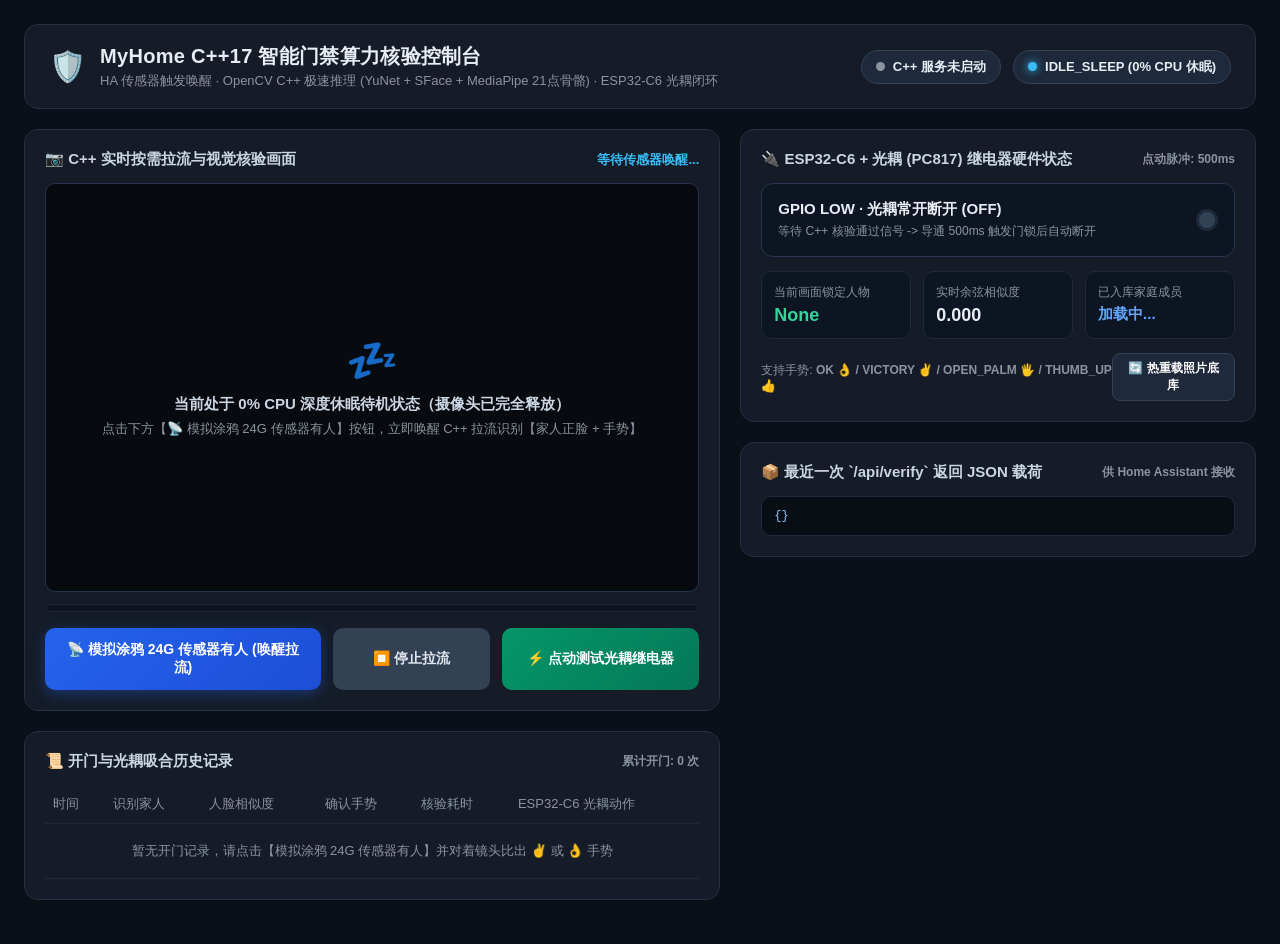
==== web/index.html @ 1ba44d10 "add web contorl" ====
<!DOCTYPE html>
<html lang="zh-CN">
<head>
  <meta charset="UTF-8" />
  <meta name="viewport" content="width=device-width, initial-scale=1.0" />
  <title>MyHome C++17 智能门禁核验服务控制台</title>
  <style>
    :root {
      --bg: #0b0f17;
      --card: #151c28;
      --card-border: #243044;
      --text: #e6edf3;
      --muted: #8b949e;
      --accent: #3b82f6;
      --success: #10b981;
      --warning: #f59e0b;
      --danger: #ef4444;
    }
    * { box-sizing: border-box; margin: 0; padding: 0; }
    body {
      font-family: -apple-system, BlinkMacSystemFont, "PingFang SC", "Helvetica Neue", sans-serif;
      background: var(--bg);
      color: var(--text);
      padding: 24px;
      min-height: 100vh;
    }
    .container {
      max-width: 1260px;
      margin: 0 auto;
    }
    header {
      display: flex;
      justify-content: space-between;
      align-items: center;
      background: var(--card);
      border: 1px solid var(--card-border);
      padding: 18px 24px;
      border-radius: 14px;
      margin-bottom: 20px;
      flex-wrap: wrap;
      gap: 12px;
    }
    .brand {
      display: flex;
      align-items: center;
      gap: 14px;
    }
    .brand h1 {
      font-size: 20px;
      font-weight: 700;
      letter-spacing: 0.3px;
    }
    .brand p {
      font-size: 13px;
      color: var(--muted);
      margin-top: 2px;
    }
    .status-pills {
      display: flex;
      align-items: center;
      gap: 12px;
    }
    .pill {
      display: inline-flex;
      align-items: center;
      gap: 8px;
      padding: 7px 14px;
      border-radius: 999px;
      font-size: 13px;
      font-weight: 600;
      background: #1e293b;
      border: 1px solid #334155;
    }
    .dot {
      width: 9px;
      height: 9px;
      border-radius: 50%;
      background: var(--muted);
    }
    .dot.idle { background: #38bdf8; box-shadow: 0 0 8px #38bdf8; }
    .dot.active { background: var(--warning); box-shadow: 0 0 10px var(--warning); animation: pulse 1s infinite; }
    .dot.online { background: var(--success); box-shadow: 0 0 8px var(--success); }
    @keyframes pulse {
      0%, 100% { transform: scale(1); opacity: 1; }
      50% { transform: scale(1.35); opacity: 0.7; }
    }

    .grid {
      display: grid;
      grid-template-columns: 1.35fr 1fr;
      gap: 20px;
    }
    @media (max-width: 960px) {
      .grid { grid-template-columns: 1fr; }
    }

    .card {
      background: var(--card);
      border: 1px solid var(--card-border);
      border-radius: 14px;
      padding: 20px;
      margin-bottom: 20px;
    }
    .card-title {
      font-size: 15px;
      font-weight: 600;
      margin-bottom: 14px;
      display: flex;
      justify-content: space-between;
      align-items: center;
      color: #cbd5e1;
    }

    /* 视频预览窗 */
    .video-box {
      position: relative;
      width: 100%;
      aspect-ratio: 16 / 10;
      background: #070a0f;
      border: 1px solid #26334d;
      border-radius: 10px;
      overflow: hidden;
      display: flex;
      align-items: center;
      justify-content: center;
    }
    .video-box img {
      width: 100%;
      height: 100%;
      object-fit: contain;
      display: none;
    }
    .video-placeholder {
      text-align: center;
      color: var(--muted);
      padding: 24px;
    }
    .video-placeholder .icon {
      font-size: 42px;
      margin-bottom: 10px;
    }
    .window-bar-wrap {
      margin-top: 12px;
      background: #0d131f;
      height: 8px;
      border-radius: 99px;
      overflow: hidden;
      border: 1px solid #1e293b;
    }
    .window-bar {
      height: 100%;
      width: 0%;
      background: linear-gradient(90deg, #3b82f6, #10b981);
      transition: width 0.2s linear;
    }

    /* 控制按钮组 */
    .btn-row {
      display: grid;
      grid-template-columns: 1.4fr 0.8fr 1fr;
      gap: 12px;
      margin-top: 16px;
    }
    button {
      cursor: pointer;
      border: none;
      border-radius: 10px;
      padding: 13px 16px;
      font-size: 14px;
      font-weight: 600;
      color: #fff;
      display: flex;
      align-items: center;
      justify-content: center;
      gap: 8px;
      transition: all 0.15s ease;
    }
    button:active { transform: translateY(1px); }
    .btn-primary {
      background: linear-gradient(135deg, #2563eb, #1d4ed8);
      box-shadow: 0 4px 14px rgba(37, 99, 235, 0.35);
    }
    .btn-primary:hover { background: linear-gradient(135deg, #3b82f6, #2563eb); }
    .btn-stop {
      background: #334155;
      color: #e2e8f0;
    }
    .btn-stop:hover { background: #475569; }
    .btn-relay {
      background: linear-gradient(135deg, #059669, #047857);
    }
    .btn-relay:hover { background: linear-gradient(135deg, #10b981, #059669); }
    .btn-sm {
      padding: 6px 12px;
      font-size: 12px;
      background: #1e293b;
      border: 1px solid #334155;
      border-radius: 8px;
    }
    .btn-sm:hover { background: #334155; }

    /* ESP32-C6 光耦继电器状态卡片 */
    .relay-box {
      border: 1px solid #28364f;
      background: #0e1522;
      border-radius: 12px;
      padding: 16px;
      display: flex;
      align-items: center;
      justify-content: space-between;
      transition: all 0.2s ease;
    }
    .relay-box.active {
      border-color: #10b981;
      background: rgba(16, 185, 129, 0.14);
      box-shadow: 0 0 24px rgba(16, 185, 129, 0.28);
    }
    .relay-led {
      width: 22px;
      height: 22px;
      border-radius: 50%;
      background: #334155;
      border: 3px solid #1e293b;
      transition: all 0.15s ease;
    }
    .relay-box.active .relay-led {
      background: #10b981;
      border-color: #a7f3d0;
      box-shadow: 0 0 18px #10b981;
    }

    /* 实时指标网格 */
    .metrics {
      display: grid;
      grid-template-columns: repeat(3, 1fr);
      gap: 12px;
      margin-top: 14px;
    }
    .metric-item {
      background: #0e1522;
      border: 1px solid #1e293b;
      padding: 12px;
      border-radius: 10px;
    }
    .metric-label { font-size: 12px; color: var(--muted); }
    .metric-val { font-size: 18px; font-weight: 700; margin-top: 4px; }

    /* 表格与 JSON */
    table {
      width: 100%;
      border-collapse: collapse;
      font-size: 13px;
    }
    th, td {
      text-align: left;
      padding: 10px 8px;
      border-bottom: 1px solid #1e293b;
    }
    th { color: var(--muted); font-weight: 500; }
    .tag-pass {
      background: rgba(16, 185, 129, 0.15);
      color: #34d399;
      padding: 3px 8px;
      border-radius: 6px;
      font-weight: 600;
      font-size: 12px;
    }
    pre {
      background: #090d14;
      border: 1px solid #1e293b;
      padding: 12px;
      border-radius: 10px;
      font-size: 12px;
      color: #93c5fd;
      overflow-x: auto;
      max-height: 170px;
    }
  </style>
</head>
<body>
  <div class="container">
    <header>
      <div class="brand">
        <span style="font-size: 30px;">🛡️</span>
        <div>
          <h1>MyHome C++17 智能门禁算力核验控制台</h1>
          <p>HA 传感器触发唤醒 · OpenCV C++ 极速推理 (YuNet + SFace + MediaPipe 21点骨骼) · ESP32-C6 光耦闭环</p>
        </div>
      </div>
      <div class="status-pills">
        <div class="pill">
          <span id="connDot" class="dot online"></span>
          <span id="connText">C++ 服务在线 (:8090)</span>
        </div>
        <div class="pill">
          <span id="stateDot" class="dot idle"></span>
          <span id="stateText">IDLE_SLEEP (0% CPU 休眠)</span>
        </div>
      </div>
    </header>

    <div class="grid">
      <!-- 左侧：实时拉流核验画面与传感器模拟按钮 -->
      <div>
        <div class="card">
          <div class="card-title">
            <span>📷 C++ 实时按需拉流与视觉核验画面</span>
            <span id="countdownText" style="font-size:13px; color:#38bdf8;">等待传感器唤醒...</span>
          </div>

          <div class="video-box">
            <img id="liveImg" alt="Live Stream" />
            <div id="videoPlaceholder" class="video-placeholder">
              <div class="icon">💤</div>
              <div style="font-size: 15px; font-weight: 600; color: #cbd5e1;">当前处于 0% CPU 深度休眠待机状态（摄像头已完全释放）</div>
              <div style="font-size: 13px; margin-top: 6px;">点击下方【📡 模拟涂鸦 24G 传感器有人】按钮，立即唤醒 C++ 拉流识别【家人正脸 + 手势】</div>
            </div>
          </div>

          <div class="window-bar-wrap">
            <div id="windowBar" class="window-bar"></div>
          </div>

          <div class="btn-row">
            <button class="btn-primary" onclick="triggerSensorWakeup()">
              📡 模拟涂鸦 24G 传感器有人 (唤醒拉流)
            </button>
            <button class="btn-stop" onclick="stopVerifyStream()">
              ⏹️ 停止拉流
            </button>
            <button class="btn-relay" onclick="testRelayPulse()">
              ⚡ 点动测试光耦继电器
            </button>
          </div>
        </div>

        <div class="card">
          <div class="card-title">
            <span>📜 开门与光耦吸合历史记录</span>
            <span id="unlockCountBadge" style="font-size:12px; color:var(--muted);">累计开门: 0 次</span>
          </div>
          <table>
            <thead>
              <tr>
                <th>时间</th>
                <th>识别家人</th>
                <th>人脸相似度</th>
                <th>确认手势</th>
                <th>核验耗时</th>
                <th>ESP32-C6 光耦动作</th>
              </tr>
            </thead>
            <tbody id="historyBody">
              <tr><td colspan="6" style="text-align:center; color:var(--muted); padding: 18px;">暂无开门记录，请点击【模拟涂鸦 24G 传感器有人】并对着镜头比出 ✌️ 或 👌 手势</td></tr>
            </tbody>
          </table>
        </div>
      </div>

      <!-- 右侧：ESP32-C6 光耦继电器状态与实时遥测 -->
      <div>
        <div class="card">
          <div class="card-title">
            <span>🔌 ESP32-C6 + 光耦 (PC817) 继电器硬件状态</span>
            <span style="font-size:12px; color:var(--muted);">点动脉冲: 500ms</span>
          </div>
          <div id="relayBox" class="relay-box">
            <div>
              <div id="relayTitle" style="font-size: 15px; font-weight: 700;">GPIO LOW · 光耦常开断开 (OFF)</div>
              <div id="relayDesc" style="font-size: 12px; color: var(--muted); margin-top: 4px;">
                等待 C++ 核验通过信号 -> 导通 500ms 触发门锁后自动断开
              </div>
            </div>
            <div class="relay-led"></div>
          </div>

          <div class="metrics">
            <div class="metric-item">
              <div class="metric-label">当前画面锁定人物</div>
              <div id="livePerson" class="metric-val" style="color:#34d399;">None</div>
            </div>
            <div class="metric-item">
              <div class="metric-label">实时余弦相似度</div>
              <div id="liveScore" class="metric-val">0.000</div>
            </div>
            <div class="metric-item">
              <div class="metric-label">已入库家庭成员</div>
              <div id="enrolledList" class="metric-val" style="font-size:15px; color:#60a5fa;">加载中...</div>
            </div>
          </div>

          <div style="margin-top: 14px; display:flex; justify-content:space-between; align-items:center;">
            <span style="font-size: 12px; color: var(--muted);">支持手势: <b>OK 👌 / VICTORY ✌️ / OPEN_PALM 🖐️ / THUMB_UP 👍</b></span>
            <button class="btn-sm" onclick="reloadFaceDb()">🔄 热重载照片底库</button>
          </div>
        </div>

        <div class="card">
          <div class="card-title">
            <span>📦 最近一次 `/api/verify` 返回 JSON 载荷</span>
            <span style="font-size:12px; color:var(--muted);">供 Home Assistant 接收</span>
          </div>
          <pre id="lastJsonBox">{}</pre>
        </div>
      </div>
    </div>
  </div>

  <script>
    const API_BASE = window.location.port === "8090" ? "" : "http://127.0.0.1:8090";
    let isVerifying = false;
    let hasShownFinalSnapshot = false;

    async function triggerSensorWakeup() {
      hasShownFinalSnapshot = false;
      try {
        await fetch(`${API_BASE}/api/start_verify`, { method: "POST" });
        pollStatus();
      } catch (e) {
        alert("无法连接 C++ 服务，请确认 ./cpp_service/build/myhome_verify_server 正在运行！");
      }
    }

    async function stopVerifyStream() {
      await fetch(`${API_BASE}/api/stop_verify`, { method: "POST" });
      pollStatus();
    }

    async function testRelayPulse() {
      await fetch(`${API_BASE}/api/test_relay`, { method: "POST" });
      pollStatus();
    }

    async function reloadFaceDb() {
      const res = await fetch(`${API_BASE}/api/reload`, { method: "POST" });
      const data = await res.json();
      alert(`已热重载家人照片底库！当前入库成员: ${(data.members || []).join(", ")}`);
      pollStatus();
    }

    async function pollStatus() {
      try {
        const res = await fetch(`${API_BASE}/api/status`);
        const data = await res.json();

        document.getElementById("connDot").className = "dot online";
        document.getElementById("connText").innerText = "C++ 服务在线 (:8090)";

        isVerifying = (data.state === "VERIFYING_STREAM");
        const stateDot = document.getElementById("stateDot");
        const stateText = document.getElementById("stateText");
        if (isVerifying) {
          stateDot.className = "dot active";
          stateText.innerText = `VERIFYING_STREAM (拉流核验中 ${data.remaining_sec.toFixed(1)}s)`;
          document.getElementById("countdownText").innerText = `剩余核验窗口: ${data.remaining_sec.toFixed(1)} 秒`;
          const pct = Math.min(100, (data.remaining_sec / (data.window_sec || 15)) * 100);
          document.getElementById("windowBar").style.width = `${pct}%`;
        } else {
          stateDot.className = "dot idle";
          stateText.innerText = "IDLE_SLEEP (0% CPU 休眠待机)";
          document.getElementById("countdownText").innerText = "摄像头已释放 · 等待传感器信号";
          document.getElementById("windowBar").style.width = "0%";
        }

        // 更新画面显示
        const liveImg = document.getElementById("liveImg");
        const placeholder = document.getElementById("videoPlaceholder");
        if (isVerifying) {
          liveImg.src = `${API_BASE}/api/frame.jpg?t=${Date.now()}`;
          liveImg.style.display = "block";
          placeholder.style.display = "none";
          hasShownFinalSnapshot = false;
        } else if (data.last_result && data.last_result.passed && !hasShownFinalSnapshot) {
          // 刚开门成功时，拉取并定格展示带绿色 UNLOCKED 横幅的最终抓拍帧
          liveImg.src = `${API_BASE}/api/frame.jpg?t=${Date.now()}`;
          liveImg.style.display = "block";
          placeholder.style.display = "none";
          hasShownFinalSnapshot = true;
        }

        // 更新 ESP32-C6 光耦继电器状态
        const relayBox = document.getElementById("relayBox");
        if (data.relay_active) {
          relayBox.className = "relay-box active";
          document.getElementById("relayTitle").innerText = "⚡ GPIO HIGH · 光耦导通吸合中 (500ms ON!)";
          document.getElementById("relayDesc").innerText = "正在向门锁输出低阻导通脉冲 + 已同步上报 Home Assistant";
        } else {
          relayBox.className = "relay-box";
          document.getElementById("relayTitle").innerText = "GPIO LOW · 光耦常开断开 (OFF)";
          document.getElementById("relayDesc").innerText = "等待 C++ 核验通过信号 -> 导通 500ms 触发门锁后自动断开";
        }

        // 更新指标
        document.getElementById("livePerson").innerText = data.live_person || "None";
        document.getElementById("liveScore").innerText = (data.live_face_score || 0).toFixed(3);
        document.getElementById("enrolledList").innerText = (data.enrolled_members || []).join(", ") || "无";
        document.getElementById("unlockCountBadge").innerText = `累计开门: ${data.unlock_count || 0} 次`;
        document.getElementById("lastJsonBox").innerText = JSON.stringify(data.last_result || {}, null, 2);

        // 更新历史表格
        const history = data.history || [];
        const tbody = document.getElementById("historyBody");
        if (history.length > 0) {
          tbody.innerHTML = history.map(item => `
            <tr>
              <td>${item.time}</td>
              <td style="font-weight:700; color:#60a5fa;">${item.person}</td>
              <td>${item.face_score}</td>
              <td><span class="tag-pass">🖐️ ${item.gesture}</span></td>
              <td>${item.elapsed_ms} ms</td>
              <td style="color:#34d399;">⚡ 导通 ${item.relay_pulse_ms}ms -> 自动断开</td>
            </tr>
          `).join("");
        }
      } catch (err) {
        document.getElementById("connDot").className = "dot";
        document.getElementById("connText").innerText = "C++ 服务未启动";
      }
    }

    setInterval(pollStatus, 180);
    pollStatus();
  </script>
</body>
</html>
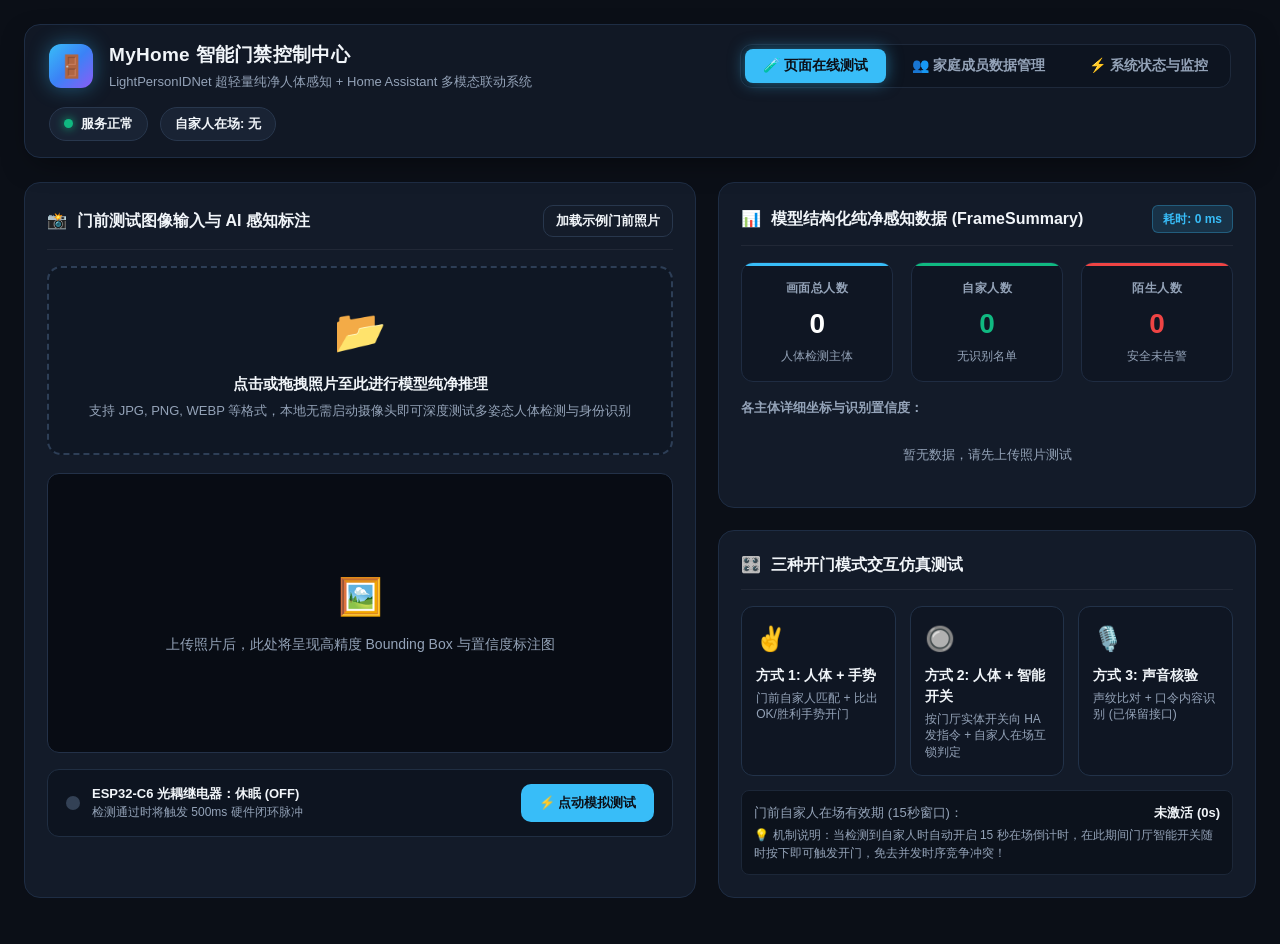
==== commit 62c88650: "修改页面" ====
--- a/web/index.html
+++ b/web/index.html
@@ -3,50 +3,73 @@
 <head>
   <meta charset="UTF-8" />
   <meta name="viewport" content="width=device-width, initial-scale=1.0" />
-  <title>MyHome C++17 智能门禁核验服务控制台</title>
+  <title>MyHome 智能门禁控制台 - LightPersonIDNet 纯净感知与多模态管理</title>
   <style>
     :root {
       --bg: #0b0f17;
-      --card: #151c28;
-      --card-border: #243044;
-      --text: #e6edf3;
-      --muted: #8b949e;
-      --accent: #3b82f6;
+      --card: #131b29;
+      --card-hover: #192437;
+      --card-border: #1e2d44;
+      --card-border-glow: #38bdf8;
+      --text: #f1f5f9;
+      --muted: #94a3b8;
+      --accent: #38bdf8;
+      --accent-gradient: linear-gradient(135deg, #38bdf8 0%, #3b82f6 50%, #8b5cf6 100%);
       --success: #10b981;
+      --success-bg: rgba(16, 185, 129, 0.15);
       --warning: #f59e0b;
+      --warning-bg: rgba(245, 158, 11, 0.15);
       --danger: #ef4444;
+      --danger-bg: rgba(239, 68, 68, 0.15);
+      --purple: #a855f7;
     }
     * { box-sizing: border-box; margin: 0; padding: 0; }
     body {
-      font-family: -apple-system, BlinkMacSystemFont, "PingFang SC", "Helvetica Neue", sans-serif;
+      font-family: -apple-system, BlinkMacSystemFont, "Segoe UI", Roboto, "PingFang SC", "Hiragino Sans GB", "Microsoft YaHei", sans-serif;
       background: var(--bg);
       color: var(--text);
       padding: 24px;
       min-height: 100vh;
+      line-height: 1.5;
     }
     .container {
-      max-width: 1260px;
+      max-width: 1360px;
       margin: 0 auto;
     }
+
+    /* 顶部导航与品牌 */
     header {
       display: flex;
       justify-content: space-between;
       align-items: center;
-      background: var(--card);
+      background: rgba(19, 27, 41, 0.85);
+      backdrop-filter: blur(12px);
       border: 1px solid var(--card-border);
-      padding: 18px 24px;
-      border-radius: 14px;
-      margin-bottom: 20px;
+      padding: 16px 24px;
+      border-radius: 16px;
+      margin-bottom: 24px;
       flex-wrap: wrap;
-      gap: 12px;
+      gap: 16px;
+      box-shadow: 0 10px 30px -10px rgba(0, 0, 0, 0.5);
     }
     .brand {
       display: flex;
       align-items: center;
-      gap: 14px;
+      gap: 16px;
+    }
+    .brand-logo {
+      width: 44px;
+      height: 44px;
+      border-radius: 12px;
+      background: var(--accent-gradient);
+      display: flex;
+      align-items: center;
+      justify-content: center;
+      font-size: 22px;
+      box-shadow: 0 0 20px rgba(56, 189, 248, 0.4);
     }
     .brand h1 {
-      font-size: 20px;
+      font-size: 19px;
       font-weight: 700;
       letter-spacing: 0.3px;
     }
@@ -55,7 +78,42 @@
       color: var(--muted);
       margin-top: 2px;
     }
-    .status-pills {
+
+    /* 顶部导航 Tabs */
+    .nav-tabs {
+      display: flex;
+      gap: 8px;
+      background: #0d1420;
+      padding: 4px;
+      border-radius: 12px;
+      border: 1px solid #1e293b;
+    }
+    .nav-tab {
+      padding: 8px 18px;
+      border-radius: 8px;
+      border: none;
+      background: transparent;
+      color: var(--muted);
+      font-size: 14px;
+      font-weight: 600;
+      cursor: pointer;
+      display: flex;
+      align-items: center;
+      gap: 8px;
+      transition: all 0.2s ease;
+    }
+    .nav-tab:hover {
+      color: #fff;
+      background: rgba(255, 255, 255, 0.05);
+    }
+    .nav-tab.active {
+      background: var(--accent);
+      color: #0b0f17;
+      box-shadow: 0 0 16px rgba(56, 189, 248, 0.5);
+    }
+
+    /* 顶部状态角标 */
+    .status-group {
       display: flex;
       align-items: center;
       gap: 12px;
@@ -64,462 +122,1237 @@
       display: inline-flex;
       align-items: center;
       gap: 8px;
-      padding: 7px 14px;
+      padding: 6px 14px;
       border-radius: 999px;
       font-size: 13px;
       font-weight: 600;
-      background: #1e293b;
-      border: 1px solid #334155;
+      background: #192334;
+      border: 1px solid #28374d;
     }
     .dot {
       width: 9px;
       height: 9px;
       border-radius: 50%;
-      background: var(--muted);
-    }
-    .dot.idle { background: #38bdf8; box-shadow: 0 0 8px #38bdf8; }
-    .dot.active { background: var(--warning); box-shadow: 0 0 10px var(--warning); animation: pulse 1s infinite; }
-    .dot.online { background: var(--success); box-shadow: 0 0 8px var(--success); }
+    }
+    .dot.online { background: var(--success); box-shadow: 0 0 10px var(--success); }
+    .dot.pulse { background: var(--warning); box-shadow: 0 0 12px var(--warning); animation: pulse 1s infinite; }
+    .dot.relay-on { background: #38bdf8; box-shadow: 0 0 14px #38bdf8; animation: pulse 0.5s infinite; }
     @keyframes pulse {
       0%, 100% { transform: scale(1); opacity: 1; }
       50% { transform: scale(1.35); opacity: 0.7; }
     }
 
-    .grid {
-      display: grid;
-      grid-template-columns: 1.35fr 1fr;
-      gap: 20px;
-    }
-    @media (max-width: 960px) {
-      .grid { grid-template-columns: 1fr; }
-    }
-
+    /* Tab 内容容器 */
+    .tab-content {
+      display: none;
+    }
+    .tab-content.active {
+      display: block;
+      animation: fadeIn 0.25s ease;
+    }
+    @keyframes fadeIn {
+      from { opacity: 0; transform: translateY(6px); }
+      to { opacity: 1; transform: translateY(0); }
+    }
+
+    /* 卡片体系 */
     .card {
       background: var(--card);
       border: 1px solid var(--card-border);
+      border-radius: 16px;
+      padding: 22px;
+      margin-bottom: 22px;
+      transition: border-color 0.2s ease, box-shadow 0.2s ease;
+    }
+    .card:hover {
+      border-color: #293d5a;
+    }
+    .card-title {
+      font-size: 16px;
+      font-weight: 700;
+      display: flex;
+      align-items: center;
+      justify-content: space-between;
+      margin-bottom: 16px;
+      padding-bottom: 12px;
+      border-bottom: 1px solid rgba(255, 255, 255, 0.06);
+    }
+    .card-title .title-left {
+      display: flex;
+      align-items: center;
+      gap: 10px;
+    }
+
+    /* 网格布局 */
+    .grid-2 {
+      display: grid;
+      grid-template-columns: 1.25fr 1fr;
+      gap: 22px;
+    }
+    .grid-3 {
+      display: grid;
+      grid-template-columns: repeat(3, 1fr);
+      gap: 18px;
+    }
+    .grid-4 {
+      display: grid;
+      grid-template-columns: repeat(4, 1fr);
+      gap: 16px;
+    }
+    @media (max-width: 1024px) {
+      .grid-2, .grid-3, .grid-4 { grid-template-columns: 1fr; }
+    }
+
+    /* 上传测试区 (拖拽) */
+    .upload-zone {
+      border: 2px dashed #2d3e56;
       border-radius: 14px;
-      padding: 20px;
-      margin-bottom: 20px;
-    }
-    .card-title {
-      font-size: 15px;
+      padding: 32px 20px;
+      text-align: center;
+      cursor: pointer;
+      background: #0f1724;
+      transition: all 0.2s ease;
+      position: relative;
+    }
+    .upload-zone:hover, .upload-zone.dragover {
+      border-color: var(--accent);
+      background: rgba(56, 189, 248, 0.06);
+    }
+    .upload-icon {
+      font-size: 42px;
+      margin-bottom: 10px;
+      display: block;
+    }
+    .upload-hint {
+      font-size: 13px;
+      color: var(--muted);
+      margin-top: 6px;
+    }
+
+    /* 图像展示预览 */
+    .preview-box {
+      margin-top: 18px;
+      border-radius: 12px;
+      overflow: hidden;
+      border: 1px solid #233148;
+      background: #080c14;
+      text-align: center;
+      position: relative;
+      min-height: 280px;
+      display: flex;
+      align-items: center;
+      justify-content: center;
+    }
+    .preview-box img {
+      max-width: 100%;
+      max-height: 480px;
+      object-fit: contain;
+      display: block;
+      margin: 0 auto;
+    }
+    .preview-placeholder {
+      color: var(--muted);
+      font-size: 14px;
+      display: flex;
+      flex-direction: column;
+      align-items: center;
+      gap: 10px;
+    }
+
+    /* 纯净感知数据统计指标 */
+    .metric-card {
+      background: #0f1623;
+      border: 1px solid #1f2c42;
+      border-radius: 12px;
+      padding: 16px;
+      text-align: center;
+      position: relative;
+      overflow: hidden;
+    }
+    .metric-card::before {
+      content: '';
+      position: absolute;
+      top: 0; left: 0; right: 0; height: 3px;
+      background: var(--accent);
+    }
+    .metric-card.green::before { background: var(--success); }
+    .metric-card.red::before { background: var(--danger); }
+    .metric-card.purple::before { background: var(--purple); }
+    .metric-label {
+      font-size: 12px;
+      color: var(--muted);
       font-weight: 600;
-      margin-bottom: 14px;
-      display: flex;
+      text-transform: uppercase;
+      letter-spacing: 0.5px;
+    }
+    .metric-val {
+      font-size: 28px;
+      font-weight: 800;
+      margin: 6px 0 2px 0;
+      color: #fff;
+    }
+    .metric-sub {
+      font-size: 12px;
+      color: var(--muted);
+    }
+
+    /* 识别明细列表 */
+    .person-item {
+      display: flex;
+      align-items: center;
       justify-content: space-between;
-      align-items: center;
-      color: #cbd5e1;
-    }
-
-    /* 视频预览窗 */
-    .video-box {
+      padding: 12px 14px;
+      background: #0d1420;
+      border: 1px solid #1f2c40;
+      border-radius: 10px;
+      margin-bottom: 10px;
+      transition: transform 0.15s ease;
+    }
+    .person-item:hover {
+      transform: translateX(4px);
+    }
+    .person-info {
+      display: flex;
+      align-items: center;
+      gap: 12px;
+    }
+    .person-avatar {
+      width: 36px;
+      height: 36px;
+      border-radius: 50%;
+      background: #1e293b;
+      display: flex;
+      align-items: center;
+      justify-content: center;
+      font-size: 18px;
+    }
+    .person-name {
+      font-size: 14px;
+      font-weight: 700;
+    }
+    .person-status {
+      font-size: 12px;
+      color: var(--muted);
+    }
+    .badge {
+      display: inline-block;
+      padding: 4px 10px;
+      border-radius: 6px;
+      font-size: 12px;
+      font-weight: 700;
+    }
+    .badge-family {
+      background: var(--success-bg);
+      color: var(--success);
+      border: 1px solid rgba(16, 185, 129, 0.3);
+    }
+    .badge-stranger {
+      background: var(--danger-bg);
+      color: var(--danger);
+      border: 1px solid rgba(239, 68, 68, 0.3);
+    }
+    .badge-mode {
+      background: rgba(56, 189, 248, 0.15);
+      color: var(--accent);
+      border: 1px solid rgba(56, 189, 248, 0.3);
+    }
+
+    /* 按钮组 */
+    .btn {
+      display: inline-flex;
+      align-items: center;
+      justify-content: center;
+      gap: 8px;
+      padding: 10px 18px;
+      border-radius: 10px;
+      border: none;
+      font-size: 13px;
+      font-weight: 700;
+      cursor: pointer;
+      transition: all 0.2s ease;
+    }
+    .btn-primary {
+      background: var(--accent);
+      color: #0b0f17;
+    }
+    .btn-primary:hover {
+      background: #7dd3fc;
+      box-shadow: 0 0 16px rgba(56, 189, 248, 0.5);
+    }
+    .btn-success {
+      background: var(--success);
+      color: #0b0f17;
+    }
+    .btn-success:hover {
+      background: #34d399;
+      box-shadow: 0 0 16px rgba(16, 185, 129, 0.5);
+    }
+    .btn-warning {
+      background: var(--warning);
+      color: #0b0f17;
+    }
+    .btn-danger {
+      background: var(--danger);
+      color: #fff;
+    }
+    .btn-outline {
+      background: #141c2a;
+      color: var(--text);
+      border: 1px solid #28374d;
+    }
+    .btn-outline:hover {
+      background: #1d283c;
+      border-color: #3b82f6;
+    }
+    .btn:disabled {
+      opacity: 0.5;
+      cursor: not-allowed;
+    }
+
+    /* 硬件仿真控制面板 */
+    .sim-panel {
+      display: grid;
+      grid-template-columns: repeat(3, 1fr);
+      gap: 14px;
+      margin-top: 14px;
+    }
+    .sim-btn-card {
+      background: #0f1623;
+      border: 1px solid #223249;
+      border-radius: 12px;
+      padding: 14px;
+      cursor: pointer;
+      transition: all 0.2s ease;
+      text-align: left;
+    }
+    .sim-btn-card:hover {
+      border-color: var(--accent);
+      background: #141f30;
+      transform: translateY(-2px);
+    }
+    .sim-btn-card .sim-icon {
+      font-size: 24px;
+      margin-bottom: 8px;
+    }
+    .sim-btn-card h4 {
+      font-size: 14px;
+      font-weight: 700;
+      margin-bottom: 4px;
+    }
+    .sim-btn-card p {
+      font-size: 12px;
+      color: var(--muted);
+      line-height: 1.4;
+    }
+
+    /* 光耦继电器动画指示灯 */
+    .relay-banner {
+      margin-top: 16px;
+      padding: 14px 18px;
+      border-radius: 12px;
+      background: #0d1420;
+      border: 1px solid #202e42;
+      display: flex;
+      align-items: center;
+      justify-content: space-between;
+    }
+    .relay-indicator {
+      display: flex;
+      align-items: center;
+      gap: 12px;
+    }
+    .relay-led {
+      width: 14px;
+      height: 14px;
+      border-radius: 50%;
+      background: #334155;
+      transition: all 0.3s ease;
+    }
+    .relay-led.active {
+      background: #10b981;
+      box-shadow: 0 0 18px #10b981;
+      animation: pulse 0.4s infinite;
+    }
+
+    /* 成员底库网格卡片 */
+    .members-grid {
+      display: grid;
+      grid-template-columns: repeat(auto-fill, minmax(280px, 1fr));
+      gap: 18px;
+    }
+    .member-card {
+      background: #111827;
+      border: 1px solid #1f2d42;
+      border-radius: 14px;
+      padding: 18px;
+      transition: all 0.2s ease;
+    }
+    .member-card:hover {
+      border-color: #38bdf8;
+      box-shadow: 0 8px 24px rgba(0, 0, 0, 0.4);
+    }
+    .member-card-header {
+      display: flex;
+      align-items: center;
+      justify-content: space-between;
+      margin-bottom: 12px;
+    }
+    .member-name-tag {
+      font-size: 16px;
+      font-weight: 700;
+      display: flex;
+      align-items: center;
+      gap: 8px;
+    }
+    .member-photos-carousel {
+      display: flex;
+      gap: 10px;
+      overflow-x: auto;
+      padding: 8px 0;
+      scrollbar-width: thin;
+    }
+    .photo-thumb-wrapper {
       position: relative;
-      width: 100%;
-      aspect-ratio: 16 / 10;
-      background: #070a0f;
-      border: 1px solid #26334d;
+      flex-shrink: 0;
+      width: 84px;
+      height: 84px;
       border-radius: 10px;
       overflow: hidden;
-      display: flex;
-      align-items: center;
-      justify-content: center;
-    }
-    .video-box img {
+      border: 1px solid #28374d;
+    }
+    .photo-thumb-wrapper img {
       width: 100%;
       height: 100%;
-      object-fit: contain;
-      display: none;
-    }
-    .video-placeholder {
-      text-align: center;
-      color: var(--muted);
-      padding: 24px;
-    }
-    .video-placeholder .icon {
-      font-size: 42px;
-      margin-bottom: 10px;
-    }
-    .window-bar-wrap {
-      margin-top: 12px;
-      background: #0d131f;
-      height: 8px;
-      border-radius: 99px;
-      overflow: hidden;
-      border: 1px solid #1e293b;
-    }
-    .window-bar {
-      height: 100%;
-      width: 0%;
-      background: linear-gradient(90deg, #3b82f6, #10b981);
-      transition: width 0.2s linear;
-    }
-
-    /* 控制按钮组 */
-    .btn-row {
-      display: grid;
-      grid-template-columns: 1.4fr 0.8fr 1fr;
-      gap: 12px;
-      margin-top: 16px;
-    }
-    button {
-      cursor: pointer;
-      border: none;
-      border-radius: 10px;
-      padding: 13px 16px;
-      font-size: 14px;
-      font-weight: 600;
-      color: #fff;
-      display: flex;
-      align-items: center;
-      justify-content: center;
-      gap: 8px;
-      transition: all 0.15s ease;
-    }
-    button:active { transform: translateY(1px); }
-    .btn-primary {
-      background: linear-gradient(135deg, #2563eb, #1d4ed8);
-      box-shadow: 0 4px 14px rgba(37, 99, 235, 0.35);
-    }
-    .btn-primary:hover { background: linear-gradient(135deg, #3b82f6, #2563eb); }
-    .btn-stop {
-      background: #334155;
-      color: #e2e8f0;
-    }
-    .btn-stop:hover { background: #475569; }
-    .btn-relay {
-      background: linear-gradient(135deg, #059669, #047857);
-    }
-    .btn-relay:hover { background: linear-gradient(135deg, #10b981, #059669); }
-    .btn-sm {
-      padding: 6px 12px;
-      font-size: 12px;
-      background: #1e293b;
-      border: 1px solid #334155;
-      border-radius: 8px;
-    }
-    .btn-sm:hover { background: #334155; }
-
-    /* ESP32-C6 光耦继电器状态卡片 */
-    .relay-box {
-      border: 1px solid #28364f;
-      background: #0e1522;
-      border-radius: 12px;
-      padding: 16px;
-      display: flex;
-      align-items: center;
-      justify-content: space-between;
-      transition: all 0.2s ease;
-    }
-    .relay-box.active {
-      border-color: #10b981;
-      background: rgba(16, 185, 129, 0.14);
-      box-shadow: 0 0 24px rgba(16, 185, 129, 0.28);
-    }
-    .relay-led {
+      object-fit: cover;
+    }
+    .photo-del-btn {
+      position: absolute;
+      top: 4px;
+      right: 4px;
       width: 22px;
       height: 22px;
       border-radius: 50%;
-      background: #334155;
-      border: 3px solid #1e293b;
-      transition: all 0.15s ease;
-    }
-    .relay-box.active .relay-led {
-      background: #10b981;
-      border-color: #a7f3d0;
-      box-shadow: 0 0 18px #10b981;
-    }
-
-    /* 实时指标网格 */
-    .metrics {
-      display: grid;
-      grid-template-columns: repeat(3, 1fr);
-      gap: 12px;
-      margin-top: 14px;
-    }
-    .metric-item {
-      background: #0e1522;
-      border: 1px solid #1e293b;
-      padding: 12px;
-      border-radius: 10px;
-    }
-    .metric-label { font-size: 12px; color: var(--muted); }
-    .metric-val { font-size: 18px; font-weight: 700; margin-top: 4px; }
-
-    /* 表格与 JSON */
+      background: rgba(239, 68, 68, 0.85);
+      color: #fff;
+      border: none;
+      display: flex;
+      align-items: center;
+      justify-content: center;
+      font-size: 12px;
+      cursor: pointer;
+      opacity: 0;
+      transition: opacity 0.15s ease;
+    }
+    .photo-thumb-wrapper:hover .photo-del-btn {
+      opacity: 1;
+    }
+
+    /* 弹窗 / 模态框 */
+    .modal-overlay {
+      position: fixed;
+      top: 0; left: 0; right: 0; bottom: 0;
+      background: rgba(0, 0, 0, 0.75);
+      backdrop-filter: blur(8px);
+      display: none;
+      align-items: center;
+      justify-content: center;
+      z-index: 999;
+    }
+    .modal-overlay.open {
+      display: flex;
+    }
+    .modal-card {
+      background: #141d2b;
+      border: 1px solid #273852;
+      border-radius: 16px;
+      width: 90%;
+      max-width: 520px;
+      padding: 24px;
+      box-shadow: 0 20px 40px rgba(0, 0, 0, 0.6);
+    }
+    .form-group {
+      margin-bottom: 16px;
+    }
+    .form-group label {
+      display: block;
+      font-size: 13px;
+      font-weight: 600;
+      margin-bottom: 6px;
+      color: var(--muted);
+    }
+    .form-control {
+      width: 100%;
+      padding: 10px 14px;
+      background: #0d1420;
+      border: 1px solid #233148;
+      border-radius: 8px;
+      color: #fff;
+      font-size: 14px;
+    }
+    .form-control:focus {
+      outline: none;
+      border-color: var(--accent);
+    }
+
+    /* 历史记录表格 */
+    .table-container {
+      overflow-x: auto;
+    }
     table {
       width: 100%;
       border-collapse: collapse;
       font-size: 13px;
     }
     th, td {
+      padding: 12px 14px;
       text-align: left;
-      padding: 10px 8px;
       border-bottom: 1px solid #1e293b;
     }
-    th { color: var(--muted); font-weight: 500; }
-    .tag-pass {
-      background: rgba(16, 185, 129, 0.15);
-      color: #34d399;
-      padding: 3px 8px;
-      border-radius: 6px;
+    th {
+      color: var(--muted);
       font-weight: 600;
-      font-size: 12px;
-    }
-    pre {
-      background: #090d14;
-      border: 1px solid #1e293b;
-      padding: 12px;
+      background: #0d1420;
+    }
+    tr:hover td {
+      background: rgba(255, 255, 255, 0.02);
+    }
+
+    /* 全局 Toast 通知 */
+    #toast {
+      position: fixed;
+      bottom: 28px;
+      right: 28px;
+      background: #1e293b;
+      border: 1px solid #334155;
+      padding: 12px 22px;
       border-radius: 10px;
-      font-size: 12px;
-      color: #93c5fd;
-      overflow-x: auto;
-      max-height: 170px;
+      font-size: 14px;
+      font-weight: 600;
+      box-shadow: 0 10px 30px rgba(0, 0, 0, 0.5);
+      transform: translateY(100px);
+      opacity: 0;
+      transition: all 0.25s ease;
+      z-index: 1000;
+    }
+    #toast.show {
+      transform: translateY(0);
+      opacity: 1;
     }
   </style>
 </head>
 <body>
   <div class="container">
+    <!-- 头部品牌与控制台状态 -->
     <header>
       <div class="brand">
-        <span style="font-size: 30px;">🛡️</span>
+        <div class="brand-logo">🚪</div>
         <div>
-          <h1>MyHome C++17 智能门禁算力核验控制台</h1>
-          <p>HA 传感器触发唤醒 · OpenCV C++ 极速推理 (YuNet + SFace + MediaPipe 21点骨骼) · ESP32-C6 光耦闭环</p>
+          <h1>MyHome 智能门禁控制中心</h1>
+          <p>LightPersonIDNet 超轻量纯净人体感知 + Home Assistant 多模态联动系统</p>
         </div>
       </div>
-      <div class="status-pills">
+
+      <!-- 选项卡切换按钮 -->
+      <div class="nav-tabs">
+        <button class="nav-tab active" id="tabBtnTest" onclick="switchTab('test')">
+          <span>🧪 页面在线测试</span>
+        </button>
+        <button class="nav-tab" id="tabBtnData" onclick="switchTab('data')">
+          <span>👥 家庭成员数据管理</span>
+        </button>
+        <button class="nav-tab" id="tabBtnSystem" onclick="switchTab('system')">
+          <span>⚡ 系统状态与监控</span>
+        </button>
+      </div>
+
+      <div class="status-group">
         <div class="pill">
-          <span id="connDot" class="dot online"></span>
-          <span id="connText">C++ 服务在线 (:8090)</span>
+          <span class="dot online" id="statusDot"></span>
+          <span id="serviceStatusText">服务正常</span>
         </div>
         <div class="pill">
-          <span id="stateDot" class="dot idle"></span>
-          <span id="stateText">IDLE_SLEEP (0% CPU 休眠)</span>
+          <span id="presencePillText">自家人在场: 无</span>
         </div>
       </div>
     </header>
 
-    <div class="grid">
-      <!-- 左侧：实时拉流核验画面与传感器模拟按钮 -->
-      <div>
+    <!-- ==================== TAB 1: 页面在线测试中心 ==================== -->
+    <div id="tabTest" class="tab-content active">
+      <div class="grid-2">
+        <!-- 左侧：图像上传与可视化标注 -->
         <div class="card">
           <div class="card-title">
-            <span>📷 C++ 实时按需拉流与视觉核验画面</span>
-            <span id="countdownText" style="font-size:13px; color:#38bdf8;">等待传感器唤醒...</span>
+            <div class="title-left">
+              <span>📸</span>
+              <span>门前测试图像输入与 AI 感知标注</span>
+            </div>
+            <button class="btn btn-outline" style="padding: 6px 12px;" onclick="loadSamplePhoto()">加载示例门前照片</button>
           </div>
 
-          <div class="video-box">
-            <img id="liveImg" alt="Live Stream" />
-            <div id="videoPlaceholder" class="video-placeholder">
-              <div class="icon">💤</div>
-              <div style="font-size: 15px; font-weight: 600; color: #cbd5e1;">当前处于 0% CPU 深度休眠待机状态（摄像头已完全释放）</div>
-              <div style="font-size: 13px; margin-top: 6px;">点击下方【📡 模拟涂鸦 24G 传感器有人】按钮，立即唤醒 C++ 拉流识别【家人正脸 + 手势】</div>
+          <div class="upload-zone" id="uploadDropZone" onclick="document.getElementById('fileInput').click()">
+            <span class="upload-icon">📂</span>
+            <div style="font-weight: 700; font-size: 15px;">点击或拖拽照片至此进行模型纯净推理</div>
+            <div class="upload-hint">支持 JPG, PNG, WEBP 等格式，本地无需启动摄像头即可深度测试多姿态人体检测与身份识别</div>
+            <input type="file" id="fileInput" accept="image/*" style="display: none;" onchange="handleFileSelect(event)" />
+          </div>
+
+          <div class="preview-box" id="previewContainer">
+            <div class="preview-placeholder" id="previewPlaceholder">
+              <span style="font-size: 36px;">🖼️</span>
+              <span>上传照片后，此处将呈现高精度 Bounding Box 与置信度标注图</span>
+            </div>
+            <img id="annotatedImg" style="display: none;" alt="Annotated Output" />
+          </div>
+
+          <!-- 光耦继电器与硬件联动动画栏 -->
+          <div class="relay-banner">
+            <div class="relay-indicator">
+              <div class="relay-led" id="relayLed"></div>
+              <div>
+                <div style="font-weight: 700; font-size: 13px;" id="relayStatusTitle">ESP32-C6 光耦继电器：休眠 (OFF)</div>
+                <div style="font-size: 12px; color: var(--muted);" id="relayStatusDesc">检测通过时将触发 500ms 硬件闭环脉冲</div>
+              </div>
+            </div>
+            <button class="btn btn-primary" onclick="triggerRelayTest()">⚡ 点动模拟测试</button>
+          </div>
+        </div>
+
+        <!-- 右侧：纯净感知数据卡片与仿真触发 -->
+        <div>
+          <!-- 核心指标卡片 -->
+          <div class="card">
+            <div class="card-title">
+              <div class="title-left">
+                <span>📊</span>
+                <span>模型结构化纯净感知数据 (FrameSummary)</span>
+              </div>
+              <span class="badge badge-mode" id="latencyBadge">耗时: 0 ms</span>
+            </div>
+
+            <div class="grid-3" style="margin-bottom: 16px;">
+              <div class="metric-card">
+                <div class="metric-label">画面总人数</div>
+                <div class="metric-val" id="totalPersonsVal">0</div>
+                <div class="metric-sub">人体检测主体</div>
+              </div>
+              <div class="metric-card green">
+                <div class="metric-label">自家人数</div>
+                <div class="metric-val" id="familyCountVal" style="color: var(--success);">0</div>
+                <div class="metric-sub" id="familyMembersText">无识别名单</div>
+              </div>
+              <div class="metric-card red">
+                <div class="metric-label">陌生人数</div>
+                <div class="metric-val" id="strangerCountVal" style="color: var(--danger);">0</div>
+                <div class="metric-sub" id="strangerAlertText">安全未告警</div>
+              </div>
+            </div>
+
+            <!-- 主体明细卡片 -->
+            <div style="font-size: 13px; font-weight: 700; color: var(--muted); margin-bottom: 8px;">各主体详细坐标与识别置信度：</div>
+            <div id="personsListContainer" style="max-height: 180px; overflow-y: auto;">
+              <div style="color: var(--muted); font-size: 13px; text-align: center; padding: 20px 0;">暂无数据，请先上传照片测试</div>
             </div>
           </div>
 
-          <div class="window-bar-wrap">
-            <div id="windowBar" class="window-bar"></div>
-          </div>
-
-          <div class="btn-row">
-            <button class="btn-primary" onclick="triggerSensorWakeup()">
-              📡 模拟涂鸦 24G 传感器有人 (唤醒拉流)
-            </button>
-            <button class="btn-stop" onclick="stopVerifyStream()">
-              ⏹️ 停止拉流
-            </button>
-            <button class="btn-relay" onclick="testRelayPulse()">
-              ⚡ 点动测试光耦继电器
-            </button>
+          <!-- 三种模式模拟触发面板 -->
+          <div class="card">
+            <div class="card-title">
+              <div class="title-left">
+                <span>🎛️</span>
+                <span>三种开门模式交互仿真测试</span>
+              </div>
+            </div>
+
+            <div class="sim-panel">
+              <!-- 方式 1 -->
+              <div class="sim-btn-card" onclick="simulateMode1()">
+                <div class="sim-icon">✌️</div>
+                <h4>方式 1: 人体 + 手势</h4>
+                <p>门前自家人匹配 + 比出 OK/胜利手势开门</p>
+              </div>
+
+              <!-- 方式 2 -->
+              <div class="sim-btn-card" onclick="simulateMode2()">
+                <div class="sim-icon">🔘</div>
+                <h4>方式 2: 人体 + 智能开关</h4>
+                <p>按门厅实体开关向 HA 发指令 + 自家人在场互锁判定</p>
+              </div>
+
+              <!-- 方式 3 -->
+              <div class="sim-btn-card" onclick="simulateMode3()">
+                <div class="sim-icon">🎙️</div>
+                <h4>方式 3: 声音核验</h4>
+                <p>声纹比对 + 口令内容识别 (已保留接口)</p>
+              </div>
+            </div>
+
+            <!-- 自家人在场窗口状态 -->
+            <div style="margin-top: 14px; padding: 12px; background: #0c121c; border-radius: 8px; border: 1px solid #1c2738; font-size: 13px;">
+              <div style="display: flex; justify-content: space-between; margin-bottom: 4px;">
+                <span style="color: var(--muted);">门前自家人在场有效期 (15秒窗口)：</span>
+                <strong id="presenceWindowTimer">未激活 (0s)</strong>
+              </div>
+              <div style="font-size: 12px; color: var(--muted);">
+                💡 机制说明：当检测到自家人时自动开启 15 秒在场倒计时，在此期间门厅智能开关随时按下即可触发开门，免去并发时序竞争冲突！
+              </div>
+            </div>
           </div>
         </div>
-
+      </div>
+    </div>
+
+    <!-- ==================== TAB 2: 家庭成员数据管理中心 ==================== -->
+    <div id="tabData" class="tab-content">
+      <div class="card">
+        <div class="card-title">
+          <div class="title-left">
+            <span>👥</span>
+            <span>已注册家庭成员底库 (上限 15 位)</span>
+          </div>
+          <div style="display: flex; gap: 10px;">
+            <button class="btn btn-outline" onclick="reloadDbFeatures()">🔄 一键热重载底库特征</button>
+            <button class="btn btn-primary" onclick="openUploadModal()">➕ 上传新成员照片</button>
+          </div>
+        </div>
+
+        <div style="margin-bottom: 18px; padding: 12px 16px; background: rgba(56, 189, 248, 0.08); border-radius: 10px; border: 1px solid rgba(56, 189, 248, 0.2); font-size: 13px; display: flex; justify-content: space-between; align-items: center;">
+          <div>
+            <strong>底库存储路径:</strong> <code style="color: var(--accent);">./vision/db/faces/</code>
+            <span style="color: var(--muted); margin-left: 12px;">(支持一人多张全姿态抓拍，自动均值聚合 512 维原型向量)</span>
+          </div>
+          <span class="badge badge-family" id="quotaBadge">已注册 0 / 15 人</span>
+        </div>
+
+        <!-- 成员卡片网格列表 -->
+        <div class="members-grid" id="membersGrid">
+          <!-- 动态渲染 -->
+        </div>
+      </div>
+    </div>
+
+    <!-- ==================== TAB 3: 系统状态与监控 ==================== -->
+    <div id="tabSystem" class="tab-content">
+      <div class="grid-2">
         <div class="card">
           <div class="card-title">
-            <span>📜 开门与光耦吸合历史记录</span>
-            <span id="unlockCountBadge" style="font-size:12px; color:var(--muted);">累计开门: 0 次</span>
+            <div class="title-left">
+              <span>⚙️</span>
+              <span>系统核心参数与架构状态</span>
+            </div>
           </div>
-          <table>
-            <thead>
-              <tr>
-                <th>时间</th>
-                <th>识别家人</th>
-                <th>人脸相似度</th>
-                <th>确认手势</th>
-                <th>核验耗时</th>
-                <th>ESP32-C6 光耦动作</th>
-              </tr>
-            </thead>
-            <tbody id="historyBody">
-              <tr><td colspan="6" style="text-align:center; color:var(--muted); padding: 18px;">暂无开门记录，请点击【模拟涂鸦 24G 传感器有人】并对着镜头比出 ✌️ 或 👌 手势</td></tr>
+          <table style="margin-top: 8px;">
+            <tbody>
+              <tr><td style="color: var(--muted); width: 180px;">服务架构</td><td><strong>C++17 高性能 HTTP 核心 + PyTorch MPS 加速微服务</strong></td></tr>
+              <tr><td style="color: var(--muted);">识别模型</td><td><strong style="color: var(--accent);">LightPersonIDNet (MobileNetV3 + GeM Pooling, 512-dim)</strong></td></tr>
+              <tr><td style="color: var(--muted);">前置检测</td><td>轻量人体主体对齐检测器 (YuNet/HOG 混合加速)</td></tr>
+              <tr><td style="color: var(--muted);">支持认证模式</td><td>
+                <span class="badge badge-mode">人体 + 手势</span>
+                <span class="badge badge-mode">人体 + 智能开关</span>
+                <span class="badge badge-mode">声音 (预留)</span>
+              </td></tr>
+              <tr><td style="color: var(--muted);">Home Assistant Webhook</td><td><code>/api/webhook/ai_door_unlock_event</code></td></tr>
+              <tr><td style="color: var(--muted);">硬件输出</td><td>ESP32-C6 GPIO 脉冲 500ms (自恢复断开，防线圈过热)</td></tr>
+              <tr><td style="color: var(--muted);">累计成功开门次数</td><td><strong id="unlockCountVal" style="color: var(--success); font-size: 18px;">0</strong> 次</td></tr>
             </tbody>
           </table>
         </div>
-      </div>
-
-      <!-- 右侧：ESP32-C6 光耦继电器状态与实时遥测 -->
-      <div>
+
         <div class="card">
           <div class="card-title">
-            <span>🔌 ESP32-C6 + 光耦 (PC817) 继电器硬件状态</span>
-            <span style="font-size:12px; color:var(--muted);">点动脉冲: 500ms</span>
+            <div class="title-left">
+              <span>📋</span>
+              <span>近期开门与核验事件流日志</span>
+            </div>
+            <button class="btn btn-outline" style="padding: 4px 10px; font-size: 12px;" onclick="fetchStatus()">刷新</button>
           </div>
-          <div id="relayBox" class="relay-box">
-            <div>
-              <div id="relayTitle" style="font-size: 15px; font-weight: 700;">GPIO LOW · 光耦常开断开 (OFF)</div>
-              <div id="relayDesc" style="font-size: 12px; color: var(--muted); margin-top: 4px;">
-                等待 C++ 核验通过信号 -> 导通 500ms 触发门锁后自动断开
-              </div>
-            </div>
-            <div class="relay-led"></div>
+          <div class="table-container">
+            <table>
+              <thead>
+                <tr>
+                  <th>时间</th>
+                  <th>人物</th>
+                  <th>模式</th>
+                  <th>动作/触发</th>
+                  <th>耗时</th>
+                  <th>状态</th>
+                </tr>
+              </thead>
+              <tbody id="historyTableBody">
+                <tr><td colspan="6" style="text-align: center; color: var(--muted); padding: 24px;">暂无历史记录</td></tr>
+              </tbody>
+            </table>
           </div>
-
-          <div class="metrics">
-            <div class="metric-item">
-              <div class="metric-label">当前画面锁定人物</div>
-              <div id="livePerson" class="metric-val" style="color:#34d399;">None</div>
-            </div>
-            <div class="metric-item">
-              <div class="metric-label">实时余弦相似度</div>
-              <div id="liveScore" class="metric-val">0.000</div>
-            </div>
-            <div class="metric-item">
-              <div class="metric-label">已入库家庭成员</div>
-              <div id="enrolledList" class="metric-val" style="font-size:15px; color:#60a5fa;">加载中...</div>
-            </div>
-          </div>
-
-          <div style="margin-top: 14px; display:flex; justify-content:space-between; align-items:center;">
-            <span style="font-size: 12px; color: var(--muted);">支持手势: <b>OK 👌 / VICTORY ✌️ / OPEN_PALM 🖐️ / THUMB_UP 👍</b></span>
-            <button class="btn-sm" onclick="reloadFaceDb()">🔄 热重载照片底库</button>
-          </div>
-        </div>
-
-        <div class="card">
-          <div class="card-title">
-            <span>📦 最近一次 `/api/verify` 返回 JSON 载荷</span>
-            <span style="font-size:12px; color:var(--muted);">供 Home Assistant 接收</span>
-          </div>
-          <pre id="lastJsonBox">{}</pre>
         </div>
       </div>
     </div>
   </div>
 
+  <!-- 上传照片/添加成员 模态弹窗 -->
+  <div class="modal-overlay" id="uploadModal">
+    <div class="modal-card">
+      <div style="display: flex; justify-content: space-between; align-items: center; margin-bottom: 18px;">
+        <h3 style="font-size: 16px; font-weight: 700;">➕ 添加家庭成员照片</h3>
+        <button onclick="closeUploadModal()" style="background: none; border: none; color: var(--muted); font-size: 20px; cursor: pointer;">✕</button>
+      </div>
+
+      <div class="form-group">
+        <label>家庭成员人名 (如: 爸爸, 妈妈, 孩子)</label>
+        <input type="text" id="modalMemberName" class="form-control" placeholder="请输入成员名称" />
+      </div>
+
+      <div class="form-group">
+        <label>选择照片文件 (建议包含全身/侧颜/正面自然姿态)</label>
+        <input type="file" id="modalPhotoInput" accept="image/*" class="form-control" onchange="previewModalPhoto(event)" />
+      </div>
+
+      <div style="text-align: center; margin-bottom: 18px; display: none;" id="modalPreviewBox">
+        <img id="modalPreviewImg" style="max-height: 140px; border-radius: 8px; border: 1px solid #28374d;" />
+      </div>
+
+      <div style="display: flex; justify-content: flex-end; gap: 10px;">
+        <button class="btn btn-outline" onclick="closeUploadModal()">取消</button>
+        <button class="btn btn-primary" onclick="submitUploadPhoto()">确认上传并热更新特征</button>
+      </div>
+    </div>
+  </div>
+
+  <!-- 全局 Toast 提示 -->
+  <div id="toast">操作成功</div>
+
   <script>
-    const API_BASE = window.location.port === "8090" ? "" : "http://127.0.0.1:8090";
-    let isVerifying = false;
-    let hasShownFinalSnapshot = false;
-
-    async function triggerSensorWakeup() {
-      hasShownFinalSnapshot = false;
+    let activeTab = 'test';
+    let currentTestBase64 = null;
+    let modalSelectedBase64 = null;
+    let presenceTimerInterval = null;
+    let presenceEndTime = 0;
+
+    function showToast(msg) {
+      const t = document.getElementById('toast');
+      t.innerText = msg;
+      t.classList.add('show');
+      setTimeout(() => t.classList.remove('show'), 2800);
+    }
+
+    function switchTab(tab) {
+      activeTab = tab;
+      document.querySelectorAll('.nav-tab').forEach(el => el.classList.remove('active'));
+      document.querySelectorAll('.tab-content').forEach(el => el.classList.remove('active'));
+
+      if (tab === 'test') {
+        document.getElementById('tabBtnTest').classList.add('active');
+        document.getElementById('tabTest').classList.add('active');
+      } else if (tab === 'data') {
+        document.getElementById('tabBtnData').classList.add('active');
+        document.getElementById('tabData').classList.add('active');
+        loadMembersData();
+      } else if (tab === 'system') {
+        document.getElementById('tabBtnSystem').classList.add('active');
+        document.getElementById('tabSystem').classList.add('active');
+        fetchStatus();
+      }
+    }
+
+    // 处理文件拖拽与上传
+    const dropZone = document.getElementById('uploadDropZone');
+    dropZone.addEventListener('dragover', (e) => {
+      e.preventDefault();
+      dropZone.classList.add('dragover');
+    });
+    dropZone.addEventListener('dragleave', () => dropZone.classList.remove('dragover'));
+    dropZone.addEventListener('drop', (e) => {
+      e.preventDefault();
+      dropZone.classList.remove('dragover');
+      if (e.dataTransfer.files.length > 0) {
+        processTestFile(e.dataTransfer.files[0]);
+      }
+    });
+
+    function handleFileSelect(e) {
+      if (e.target.files.length > 0) {
+        processTestFile(e.target.files[0]);
+      }
+    }
+
+    function processTestFile(file) {
+      const reader = new FileReader();
+      reader.onload = function(e) {
+        currentTestBase64 = e.target.result;
+        runInference(currentTestBase64);
+      };
+      reader.readAsDataURL(file);
+    }
+
+    // 执行纯净推理
+    async function runInference(b64) {
+      showToast("正在通过 LightPersonIDNet 进行纯净推理...");
       try {
-        await fetch(`${API_BASE}/api/start_verify`, { method: "POST" });
-        pollStatus();
-      } catch (e) {
-        alert("无法连接 C++ 服务，请确认 ./cpp_service/build/myhome_verify_server 正在运行！");
-      }
-    }
-
-    async function stopVerifyStream() {
-      await fetch(`${API_BASE}/api/stop_verify`, { method: "POST" });
-      pollStatus();
-    }
-
-    async function testRelayPulse() {
-      await fetch(`${API_BASE}/api/test_relay`, { method: "POST" });
-      pollStatus();
-    }
-
-    async function reloadFaceDb() {
-      const res = await fetch(`${API_BASE}/api/reload`, { method: "POST" });
-      const data = await res.json();
-      alert(`已热重载家人照片底库！当前入库成员: ${(data.members || []).join(", ")}`);
-      pollStatus();
-    }
-
-    async function pollStatus() {
+        const resp = await fetch('/api/test_image', {
+          method: 'POST',
+          headers: { 'Content-Type': 'application/json' },
+          body: JSON.stringify({ image: b64 })
+        });
+        const res = await resp.json();
+        renderInferenceResult(res);
+      } catch (err) {
+        showToast("推理请求失败: " + err);
+      }
+    }
+
+    function renderInferenceResult(res) {
+      document.getElementById('totalPersonsVal').innerText = res.total_persons || 0;
+      document.getElementById('familyCountVal').innerText = res.family_count || 0;
+      document.getElementById('strangerCountVal').innerText = res.stranger_count || 0;
+      document.getElementById('latencyBadge').innerText = '耗时: ' + (res.latency_ms || 0) + ' ms';
+
+      const familyNames = res.family_members && res.family_members.length > 0
+        ? res.family_members.join(', ')
+        : '无识别名单';
+      document.getElementById('familyMembersText').innerText = familyNames;
+
+      document.getElementById('strangerAlertText').innerText = (res.stranger_count > 0) ? '⚠️ 存在陌生人' : '安全未告警';
+      document.getElementById('strangerAlertText').style.color = (res.stranger_count > 0) ? 'var(--danger)' : 'var(--muted)';
+
+      // 渲染标注图
+      if (res.annotated_image) {
+        const img = document.getElementById('annotatedImg');
+        img.src = res.annotated_image;
+        img.style.display = 'block';
+        document.getElementById('previewPlaceholder').style.display = 'none';
+      }
+
+      // 渲染主体明细列表
+      const listContainer = document.getElementById('personsListContainer');
+      listContainer.innerHTML = '';
+      if (!res.persons || res.persons.length === 0) {
+        listContainer.innerHTML = '<div style="color: var(--muted); font-size: 13px; text-align: center; padding: 15px 0;">画面未捕获到人体主体</div>';
+      } else {
+        res.persons.forEach((p, idx) => {
+          const item = document.createElement('div');
+          item.className = 'person-item';
+          const badgeClass = p.is_family ? 'badge-family' : 'badge-stranger';
+          const statusText = p.status || '主体';
+          item.innerHTML = `
+            <div class="person-info">
+              <div class="person-avatar">${p.is_family ? '🟢' : '🔴'}</div>
+              <div>
+                <div class="person-name">#${idx + 1} ${p.name} <span class="badge ${badgeClass}" style="margin-left: 6px;">${p.is_family ? '自家人' : '陌生人'}</span></div>
+                <div class="person-status">姿态: ${statusText} | 耗时: ${p.latency_ms || 0}ms</div>
+              </div>
+            </div>
+            <div style="text-align: right;">
+              <strong style="font-size: 15px; color: ${p.is_family ? 'var(--success)' : 'var(--danger)'};">${(p.score * 100).toFixed(1)}%</strong>
+              <div style="font-size: 11px; color: var(--muted);">相似度得分</div>
+            </div>
+          `;
+          listContainer.appendChild(item);
+        });
+      }
+
+      // 如果有自家人，刷新自家人在场倒计时 (15s)
+      if (res.family_count > 0) {
+        startPresenceCountdown(15, familyNames);
+      }
+    }
+
+    function startPresenceCountdown(sec, name) {
+      presenceEndTime = Date.now() + sec * 1000;
+      document.getElementById('presencePillText').innerText = '自家人在场: ' + name;
+      document.getElementById('presencePillText').style.color = 'var(--success)';
+
+      if (presenceTimerInterval) clearInterval(presenceTimerInterval);
+      presenceTimerInterval = setInterval(() => {
+        const rem = Math.max(0, Math.round((presenceEndTime - Date.now()) / 1000));
+        if (rem > 0) {
+          document.getElementById('presenceWindowTimer').innerText = `有效 (${rem}s) [${name}]`;
+          document.getElementById('presenceWindowTimer').style.color = 'var(--success)';
+        } else {
+          document.getElementById('presenceWindowTimer').innerText = '未激活 (0s)';
+          document.getElementById('presenceWindowTimer').style.color = 'var(--muted)';
+          document.getElementById('presencePillText').innerText = '自家人在场: 无';
+          document.getElementById('presencePillText').style.color = 'var(--text)';
+          clearInterval(presenceTimerInterval);
+        }
+      }, 500);
+    }
+
+    // 触发硬件光耦脉冲模拟
+    async function triggerRelayTest() {
+      showToast("正在发送 ESP32-C6 500ms 光耦点动脉冲...");
+      animateRelayLed();
       try {
-        const res = await fetch(`${API_BASE}/api/status`);
-        const data = await res.json();
-
-        document.getElementById("connDot").className = "dot online";
-        document.getElementById("connText").innerText = "C++ 服务在线 (:8090)";
-
-        isVerifying = (data.state === "VERIFYING_STREAM");
-        const stateDot = document.getElementById("stateDot");
-        const stateText = document.getElementById("stateText");
-        if (isVerifying) {
-          stateDot.className = "dot active";
-          stateText.innerText = `VERIFYING_STREAM (拉流核验中 ${data.remaining_sec.toFixed(1)}s)`;
-          document.getElementById("countdownText").innerText = `剩余核验窗口: ${data.remaining_sec.toFixed(1)} 秒`;
-          const pct = Math.min(100, (data.remaining_sec / (data.window_sec || 15)) * 100);
-          document.getElementById("windowBar").style.width = `${pct}%`;
+        const resp = await fetch('/api/test_relay', { method: 'POST' });
+        const res = await resp.json();
+        showToast("已成功触发继电器点动模拟！");
+      } catch (err) {
+        showToast("继电器测试失败: " + err);
+      }
+    }
+
+    function animateRelayLed() {
+      const led = document.getElementById('relayLed');
+      const title = document.getElementById('relayStatusTitle');
+      const desc = document.getElementById('relayStatusDesc');
+      led.classList.add('active');
+      title.innerText = 'ESP32-C6 光耦继电器：已导通 (ON 500ms)';
+      title.style.color = 'var(--success)';
+      desc.innerText = 'GPIO 瞬间拉高，光耦导通驱动门锁开门信号';
+
+      setTimeout(() => {
+        led.classList.remove('active');
+        title.innerText = 'ESP32-C6 光耦继电器：已自动断开 (OFF)';
+        title.style.color = 'var(--text)';
+        desc.innerText = '已恢复断开常开状态，防线圈过热';
+      }, 500);
+    }
+
+    // 仿真模式 1: 人体 + 手势
+    async function simulateMode1() {
+      showToast("仿真方式 1: 人体 + 手势 (向服务请求核验)...");
+      try {
+        const resp = await fetch('/api/verify', { method: 'POST' });
+        const res = await resp.json();
+        if (res.passed) {
+          animateRelayLed();
+          showToast(`✅ 核验通过！[${res.person} + ${res.gesture || 'OK'}] 已触发开门`);
         } else {
-          stateDot.className = "dot idle";
-          stateText.innerText = "IDLE_SLEEP (0% CPU 休眠待机)";
-          document.getElementById("countdownText").innerText = "摄像头已释放 · 等待传感器信号";
-          document.getElementById("windowBar").style.width = "0%";
+          showToast("未检测到有效自家人与手势");
         }
-
-        // 更新画面显示
-        const liveImg = document.getElementById("liveImg");
-        const placeholder = document.getElementById("videoPlaceholder");
-        if (isVerifying) {
-          liveImg.src = `${API_BASE}/api/frame.jpg?t=${Date.now()}`;
-          liveImg.style.display = "block";
-          placeholder.style.display = "none";
-          hasShownFinalSnapshot = false;
-        } else if (data.last_result && data.last_result.passed && !hasShownFinalSnapshot) {
-          // 刚开门成功时，拉取并定格展示带绿色 UNLOCKED 横幅的最终抓拍帧
-          liveImg.src = `${API_BASE}/api/frame.jpg?t=${Date.now()}`;
-          liveImg.style.display = "block";
-          placeholder.style.display = "none";
-          hasShownFinalSnapshot = true;
+        fetchStatus();
+      } catch (err) {
+        showToast("请求异常: " + err);
+      }
+    }
+
+    // 仿真模式 2: 人体 + 智能开关
+    async function simulateMode2() {
+      showToast("仿真方式 2: 按下门厅智能开关，发送指令至 HA...");
+      try {
+        const resp = await fetch('/api/switch_trigger', { method: 'POST' });
+        const res = await resp.json();
+        if (res.passed) {
+          animateRelayLed();
+          showToast(`🎉 成功触发！自家人在场窗口有效，直接开门 (${res.person})`);
+        } else {
+          showToast(`⏳ ${res.message}`);
         }
-
-        // 更新 ESP32-C6 光耦继电器状态
-        const relayBox = document.getElementById("relayBox");
-        if (data.relay_active) {
-          relayBox.className = "relay-box active";
-          document.getElementById("relayTitle").innerText = "⚡ GPIO HIGH · 光耦导通吸合中 (500ms ON!)";
-          document.getElementById("relayDesc").innerText = "正在向门锁输出低阻导通脉冲 + 已同步上报 Home Assistant";
+        fetchStatus();
+      } catch (err) {
+        showToast("开关触发异常: " + err);
+      }
+    }
+
+    // 仿真模式 3: 声音核验 (预留)
+    async function simulateMode3() {
+      try {
+        const resp = await fetch('/api/verify_voice', {
+          method: 'POST',
+          headers: { 'Content-Type': 'application/json' },
+          body: JSON.stringify({ audio: "dummy", text: "芝麻开门" })
+        });
+        const res = await resp.json();
+        showToast("ℹ️ 提示: " + res.message);
+      } catch (err) {
+        showToast("声音请求异常: " + err);
+      }
+    }
+
+    // 加载示例门前照片
+    async function loadSamplePhoto() {
+      showToast("加载示例门前照片中...");
+      try {
+        // 请求爸爸底库照片做测试
+        const resp = await fetch('/api/photo?file=爸爸_1.jpg');
+        if (resp.ok) {
+          const blob = await resp.blob();
+          const reader = new FileReader();
+          reader.onload = function(e) {
+            currentTestBase64 = e.target.result;
+            runInference(currentTestBase64);
+          };
+          reader.readAsDataURL(blob);
         } else {
-          relayBox.className = "relay-box";
-          document.getElementById("relayTitle").innerText = "GPIO LOW · 光耦常开断开 (OFF)";
-          document.getElementById("relayDesc").innerText = "等待 C++ 核验通过信号 -> 导通 500ms 触发门锁后自动断开";
-        }
-
-        // 更新指标
-        document.getElementById("livePerson").innerText = data.live_person || "None";
-        document.getElementById("liveScore").innerText = (data.live_face_score || 0).toFixed(3);
-        document.getElementById("enrolledList").innerText = (data.enrolled_members || []).join(", ") || "无";
-        document.getElementById("unlockCountBadge").innerText = `累计开门: ${data.unlock_count || 0} 次`;
-        document.getElementById("lastJsonBox").innerText = JSON.stringify(data.last_result || {}, null, 2);
-
-        // 更新历史表格
-        const history = data.history || [];
-        const tbody = document.getElementById("historyBody");
-        if (history.length > 0) {
-          tbody.innerHTML = history.map(item => `
-            <tr>
-              <td>${item.time}</td>
-              <td style="font-weight:700; color:#60a5fa;">${item.person}</td>
-              <td>${item.face_score}</td>
-              <td><span class="tag-pass">🖐️ ${item.gesture}</span></td>
-              <td>${item.elapsed_ms} ms</td>
-              <td style="color:#34d399;">⚡ 导通 ${item.relay_pulse_ms}ms -> 自动断开</td>
-            </tr>
-          `).join("");
+          showToast("未能加载到示例照片");
         }
       } catch (err) {
-        document.getElementById("connDot").className = "dot";
-        document.getElementById("connText").innerText = "C++ 服务未启动";
-      }
-    }
-
-    setInterval(pollStatus, 180);
-    pollStatus();
+        showToast("加载示例照片失败: " + err);
+      }
+    }
+
+    // ==================== 数据管理中心逻辑 ====================
+    async function loadMembersData() {
+      try {
+        const resp = await fetch('/api/members');
+        const data = await resp.json();
+        renderMembersGrid(data);
+      } catch (err) {
+        showToast("加载成员底库失败: " + err);
+      }
+    }
+
+    function renderMembersGrid(data) {
+      const grid = document.getElementById('membersGrid');
+      grid.innerHTML = '';
+      const total = data.total_members || 0;
+      document.getElementById('quotaBadge').innerText = `已注册 ${total} / 15 人`;
+
+      if (!data.members || data.members.length === 0) {
+        grid.innerHTML = '<div style="color: var(--muted); grid-column: 1/-1; text-align: center; padding: 40px;">暂无成员数据，请点击上方「上传新成员照片」添加</div>';
+        return;
+      }
+
+      data.members.forEach(m => {
+        const card = document.createElement('div');
+        card.className = 'member-card';
+
+        let photosHtml = '';
+        if (m.photos && m.photos.length > 0) {
+          m.photos.forEach(fname => {
+            photosHtml += `
+              <div class="photo-thumb-wrapper">
+                <img src="/api/photo?file=${encodeURIComponent(fname)}" loading="lazy" alt="${fname}" />
+                <button class="photo-del-btn" title="删除照片" onclick="deleteMemberPhoto('${fname}')">✕</button>
+              </div>
+            `;
+          });
+        } else {
+          photosHtml = '<div style="color: var(--muted); font-size: 12px; padding: 10px 0;">暂无照片</div>';
+        }
+
+        card.innerHTML = `
+          <div class="member-card-header">
+            <div class="member-name-tag">
+              <span>👤</span>
+              <span>${m.name}</span>
+            </div>
+            <span class="badge ${m.has_embedding ? 'badge-family' : 'badge-stranger'}">${m.photo_count} 张照片</span>
+          </div>
+          <div style="font-size: 12px; color: var(--muted); margin-bottom: 8px;">照片样本预览 (悬停可删除)：</div>
+          <div class="member-photos-carousel">
+            ${photosHtml}
+          </div>
+        `;
+        grid.appendChild(card);
+      });
+    }
+
+    async function deleteMemberPhoto(filename) {
+      if (!confirm(`确定要删除照片 ${filename} 吗？删除后将自动重建特征底库。`)) return;
+      showToast("正在删除并热更新底库...");
+      try {
+        const resp = await fetch('/api/delete_photo', {
+          method: 'POST',
+          headers: { 'Content-Type': 'application/json' },
+          body: JSON.stringify({ file: filename })
+        });
+        const res = await resp.json();
+        showToast("照片已删除，底库已更新！");
+        loadMembersData();
+      } catch (err) {
+        showToast("删除失败: " + err);
+      }
+    }
+
+    async function reloadDbFeatures() {
+      showToast("正在重新扫描并提取所有成员原型特征向量...");
+      try {
+        const resp = await fetch('/api/reload', { method: 'POST' });
+        const res = await resp.json();
+        showToast(`✅ 热重载完成！已载入 ${res.enrolled_count || 0} 位成员特征`);
+        loadMembersData();
+      } catch (err) {
+        showToast("热重载失败: " + err);
+      }
+    }
+
+    function openUploadModal() {
+      document.getElementById('modalMemberName').value = '';
+      document.getElementById('modalPhotoInput').value = '';
+      document.getElementById('modalPreviewBox').style.display = 'none';
+      modalSelectedBase64 = null;
+      document.getElementById('uploadModal').classList.add('open');
+    }
+
+    function closeUploadModal() {
+      document.getElementById('uploadModal').classList.remove('open');
+    }
+
+    function previewModalPhoto(e) {
+      if (e.target.files.length > 0) {
+        const reader = new FileReader();
+        reader.onload = function(evt) {
+          modalSelectedBase64 = evt.target.result;
+          document.getElementById('modalPreviewImg').src = modalSelectedBase64;
+          document.getElementById('modalPreviewBox').style.display = 'block';
+        };
+        reader.readAsDataURL(e.target.files[0]);
+      }
+    }
+
+    async function submitUploadPhoto() {
+      const name = document.getElementById('modalMemberName').value.trim();
+      if (!name) {
+        alert("请输入成员姓名！");
+        return;
+      }
+      if (!modalSelectedBase64) {
+        alert("请选择照片文件！");
+        return;
+      }
+
+      showToast("正在上传照片并重建 512 维特征原型...");
+      try {
+        const resp = await fetch('/api/upload_photo', {
+          method: 'POST',
+          headers: { 'Content-Type': 'application/json' },
+          body: JSON.stringify({ name: name, image: modalSelectedBase64 })
+        });
+        const res = await resp.json();
+        if (res.status === 'ok') {
+          showToast(`✅ 成功为【${name}】添加照片！底库已更新`);
+          closeUploadModal();
+          loadMembersData();
+        } else {
+          showToast("上传失败: " + (res.error || '未知错误'));
+        }
+      } catch (err) {
+        showToast("上传异常: " + err);
+      }
+    }
+
+    // ==================== 系统状态与历史日志 ====================
+    async function fetchStatus() {
+      try {
+        const resp = await fetch('/api/status');
+        const st = await resp.json();
+
+        document.getElementById('unlockCountVal').innerText = st.unlock_count || 0;
+        document.getElementById('serviceStatusText').innerText = st.state === 'VERIFYING_STREAM' ? '视频拉流中' : '0% CPU 待机';
+
+        // 渲染历史记录
+        const tbody = document.getElementById('historyTableBody');
+        tbody.innerHTML = '';
+        if (!st.history || st.history.length === 0) {
+          tbody.innerHTML = '<tr><td colspan="6" style="text-align: center; color: var(--muted); padding: 24px;">暂无历史记录</td></tr>';
+        } else {
+          st.history.forEach(h => {
+            const tr = document.createElement('tr');
+            tr.innerHTML = `
+              <td>${h.time}</td>
+              <td><strong>${h.person}</strong></td>
+              <td><span class="badge badge-mode">${h.auth_mode || '多模态'}</span></td>
+              <td>${h.action || '开门'}</td>
+              <td>${h.elapsed_ms}ms</td>
+              <td><span class="badge badge-family">开门成功 (500ms脉冲)</span></td>
+            `;
+            tbody.appendChild(tr);
+          });
+        }
+      } catch (err) {}
+    }
+
+    // 页面定时器刷新
+    setInterval(fetchStatus, 3000);
+    fetchStatus();
   </script>
 </body>
 </html>
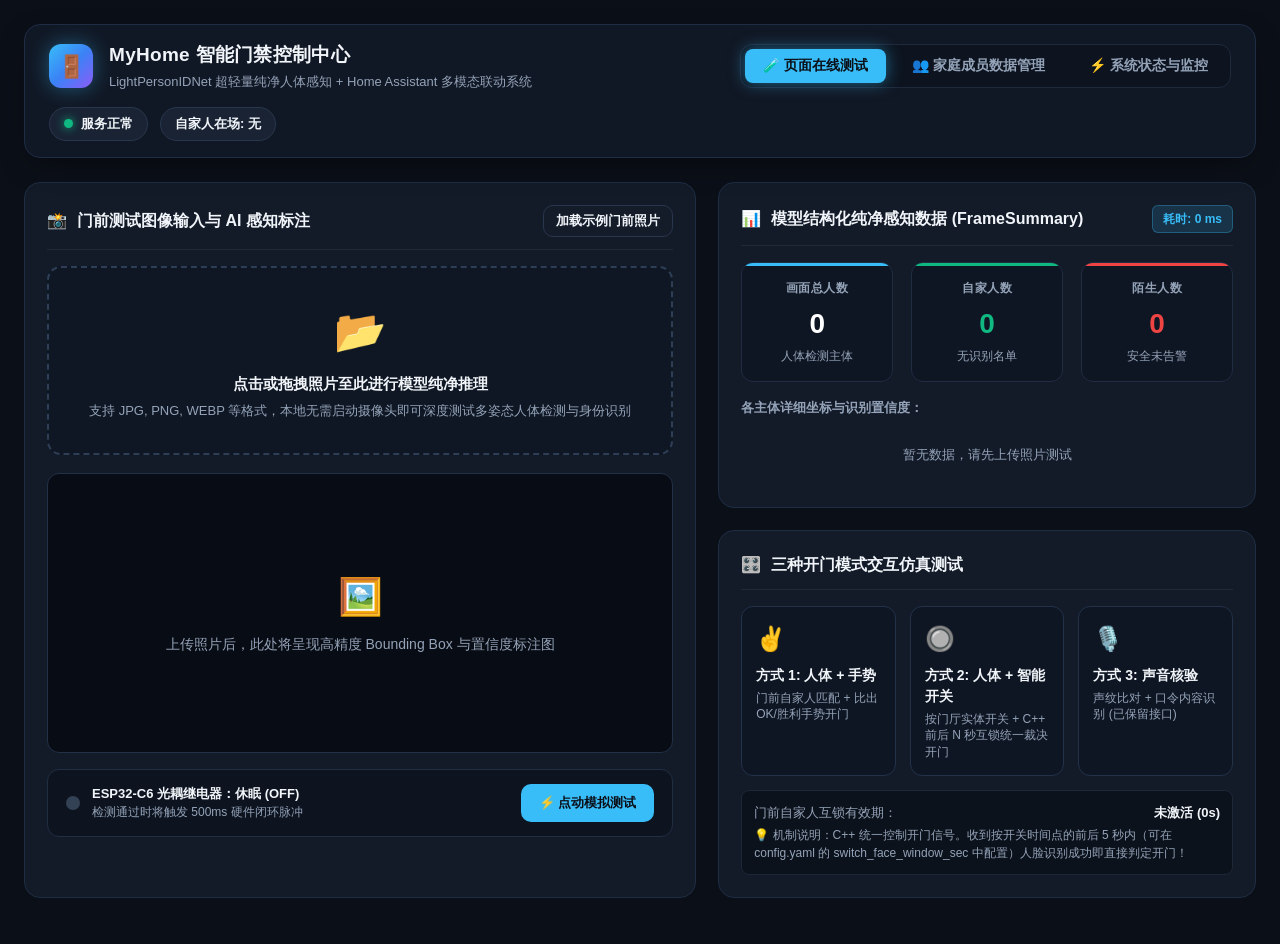
==== commit e97d104c: "完善c++服务" ====
--- a/web/index.html
+++ b/web/index.html
@@ -775,7 +775,7 @@
               <div class="sim-btn-card" onclick="simulateMode2()">
                 <div class="sim-icon">🔘</div>
                 <h4>方式 2: 人体 + 智能开关</h4>
-                <p>按门厅实体开关向 HA 发指令 + 自家人在场互锁判定</p>
+                <p>按门厅实体开关 + C++ 前后 N 秒互锁统一裁决开门</p>
               </div>
 
               <!-- 方式 3 -->
@@ -789,11 +789,11 @@
             <!-- 自家人在场窗口状态 -->
             <div style="margin-top: 14px; padding: 12px; background: #0c121c; border-radius: 8px; border: 1px solid #1c2738; font-size: 13px;">
               <div style="display: flex; justify-content: space-between; margin-bottom: 4px;">
-                <span style="color: var(--muted);">门前自家人在场有效期 (15秒窗口)：</span>
+                <span style="color: var(--muted);" id="presenceWindowLabel">门前自家人互锁有效期：</span>
                 <strong id="presenceWindowTimer">未激活 (0s)</strong>
               </div>
-              <div style="font-size: 12px; color: var(--muted);">
-                💡 机制说明：当检测到自家人时自动开启 15 秒在场倒计时，在此期间门厅智能开关随时按下即可触发开门，免去并发时序竞争冲突！
+              <div style="font-size: 12px; color: var(--muted);" id="presenceWindowDesc">
+                💡 机制说明：C++ 统一控制开门信号。收到按开关时间点的前后 5 秒内（可在 config.yaml 的 switch_face_window_sec 中配置）人脸识别成功即直接判定开门！
               </div>
             </div>
           </div>
@@ -801,26 +801,26 @@
       </div>
     </div>
 
-    <!-- ==================== TAB 2: 家庭成员数据管理中心 ==================== -->
+    <!-- ==================== TAB 2: 方案 A 模型成员与训练数据中心 ==================== -->
     <div id="tabData" class="tab-content">
       <div class="card">
         <div class="card-title">
           <div class="title-left">
-            <span>👥</span>
-            <span>已注册家庭成员底库 (上限 15 位)</span>
+            <span>🧠</span>
+            <span>方案 A 模型已学成成员与训练集中心 (端到端分类，0照片依赖)</span>
           </div>
           <div style="display: flex; gap: 10px;">
-            <button class="btn btn-outline" onclick="reloadDbFeatures()">🔄 一键热重载底库特征</button>
-            <button class="btn btn-primary" onclick="openUploadModal()">➕ 上传新成员照片</button>
+            <button class="btn btn-outline" onclick="reloadDbFeatures()">🔄 重新载入模型权重</button>
+            <button class="btn btn-primary" onclick="openUploadModal()">➕ 上传新训练样本</button>
           </div>
         </div>
 
-        <div style="margin-bottom: 18px; padding: 12px 16px; background: rgba(56, 189, 248, 0.08); border-radius: 10px; border: 1px solid rgba(56, 189, 248, 0.2); font-size: 13px; display: flex; justify-content: space-between; align-items: center;">
+        <div style="margin-bottom: 18px; padding: 14px 18px; background: rgba(56, 189, 248, 0.08); border-radius: 12px; border: 1px solid rgba(56, 189, 248, 0.2); font-size: 13px; display: flex; justify-content: space-between; align-items: center; flex-wrap: wrap; gap: 10px;">
           <div>
-            <strong>底库存储路径:</strong> <code style="color: var(--accent);">./vision/db/faces/</code>
-            <span style="color: var(--muted); margin-left: 12px;">(支持一人多张全姿态抓拍，自动均值聚合 512 维原型向量)</span>
-          </div>
-          <span class="badge badge-family" id="quotaBadge">已注册 0 / 15 人</span>
+            <strong>认证运行模式:</strong> <span style="color: var(--accent); font-weight: 700;">方案 A（端到端深度分类）</span>
+            <span style="color: var(--muted); margin-left: 12px;">家庭成员身份特征已完全固化在神经网络权重中，硬盘 0 原始照片依赖，具备极强抗换衣、抗逆光、抗姿态变化容错能力！</span>
+          </div>
+          <span class="badge badge-family" id="quotaBadge">模型已固化 3 位成员</span>
         </div>
 
         <!-- 成员卡片网格列表 -->
@@ -1048,11 +1048,13 @@
         });
       }
 
-      // 如果有自家人，刷新自家人在场倒计时 (15s)
+      // 如果有自家人，刷新自家人在场倒计时
       if (res.family_count > 0) {
-        startPresenceCountdown(15, familyNames);
-      }
-    }
+        startPresenceCountdown(currentSwitchWindowSec, familyNames);
+      }
+    }
+
+    let currentSwitchWindowSec = 5.0;
 
     function startPresenceCountdown(sec, name) {
       presenceEndTime = Date.now() + sec * 1000;
@@ -1125,13 +1127,13 @@
 
     // 仿真模式 2: 人体 + 智能开关
     async function simulateMode2() {
-      showToast("仿真方式 2: 按下门厅智能开关，发送指令至 HA...");
+      showToast("仿真方式 2: 按下门厅智能开关，请求 C++ 统一裁决开门...");
       try {
         const resp = await fetch('/api/switch_trigger', { method: 'POST' });
         const res = await resp.json();
         if (res.passed) {
           animateRelayLed();
-          showToast(`🎉 成功触发！自家人在场窗口有效，直接开门 (${res.person})`);
+          showToast(`🎉 成功触发！开关前后 ${res.window_sec || currentSwitchWindowSec}s 互锁有效，直接开门 (${res.person})`);
         } else {
           showToast(`⏳ ${res.message}`);
         }
@@ -1192,11 +1194,11 @@
     function renderMembersGrid(data) {
       const grid = document.getElementById('membersGrid');
       grid.innerHTML = '';
-      const total = data.total_members || 0;
-      document.getElementById('quotaBadge').innerText = `已注册 ${total} / 15 人`;
+      const total = data.total_members || (data.classes ? data.classes.length : 0);
+      document.getElementById('quotaBadge').innerText = `模型已固化 ${total} 位成员`;
 
       if (!data.members || data.members.length === 0) {
-        grid.innerHTML = '<div style="color: var(--muted); grid-column: 1/-1; text-align: center; padding: 40px;">暂无成员数据，请点击上方「上传新成员照片」添加</div>';
+        grid.innerHTML = '<div style="color: var(--muted); grid-column: 1/-1; text-align: center; padding: 40px;">暂无成员数据</div>';
         return;
       }
 
@@ -1204,19 +1206,8 @@
         const card = document.createElement('div');
         card.className = 'member-card';
 
-        let photosHtml = '';
-        if (m.photos && m.photos.length > 0) {
-          m.photos.forEach(fname => {
-            photosHtml += `
-              <div class="photo-thumb-wrapper">
-                <img src="/api/photo?file=${encodeURIComponent(fname)}" loading="lazy" alt="${fname}" />
-                <button class="photo-del-btn" title="删除照片" onclick="deleteMemberPhoto('${fname}')">✕</button>
-              </div>
-            `;
-          });
-        } else {
-          photosHtml = '<div style="color: var(--muted); font-size: 12px; padding: 10px 0;">暂无照片</div>';
-        }
+        const sampleCount = m.sample_count || 0;
+        const statusText = m.status || '已内化至模型权重 (0 照片存储)';
 
         card.innerHTML = `
           <div class="member-card-header">
@@ -1224,43 +1215,46 @@
               <span>👤</span>
               <span>${m.name}</span>
             </div>
-            <span class="badge ${m.has_embedding ? 'badge-family' : 'badge-stranger'}">${m.photo_count} 张照片</span>
-          </div>
-          <div style="font-size: 12px; color: var(--muted); margin-bottom: 8px;">照片样本预览 (悬停可删除)：</div>
-          <div class="member-photos-carousel">
-            ${photosHtml}
+            <span class="badge badge-family">方案 A 深度模型固化</span>
+          </div>
+          <div style="font-size: 13px; color: var(--text); margin-bottom: 8px;">
+            <strong>识别方式:</strong> <span style="color: var(--accent);">端到端神经网络分类 (0 照片依赖)</span>
+          </div>
+          <div style="font-size: 12px; color: var(--muted); margin-bottom: 6px;">
+            <strong>训练集样本:</strong> ${sampleCount} 张不同衣着/角度切片
+          </div>
+          <div style="font-size: 12px; color: var(--muted); margin-bottom: 14px;">
+            <strong>容错特性:</strong> 换装抗扰极高 · 复杂逆光适应 · 隐私保护 100%
+          </div>
+          <div style="display: flex; gap: 8px;">
+            <button class="btn btn-outline" style="padding: 6px 12px; font-size: 12px; flex: 1;" onclick="openUploadForMember('${m.name}')">➕ 添加该成员训练样本</button>
           </div>
         `;
         grid.appendChild(card);
       });
     }
 
+    function openUploadForMember(name) {
+      document.getElementById('modalMemberName').value = name;
+      document.getElementById('modalPhotoInput').value = '';
+      document.getElementById('modalPreviewBox').style.display = 'none';
+      modalSelectedBase64 = null;
+      document.getElementById('uploadModal').classList.add('open');
+    }
+
     async function deleteMemberPhoto(filename) {
-      if (!confirm(`确定要删除照片 ${filename} 吗？删除后将自动重建特征底库。`)) return;
-      showToast("正在删除并热更新底库...");
-      try {
-        const resp = await fetch('/api/delete_photo', {
-          method: 'POST',
-          headers: { 'Content-Type': 'application/json' },
-          body: JSON.stringify({ file: filename })
-        });
-        const res = await resp.json();
-        showToast("照片已删除，底库已更新！");
-        loadMembersData();
-      } catch (err) {
-        showToast("删除失败: " + err);
-      }
+      showToast("方案 A 无需维护单独照片底库，所有特征均已内化至模型权重中。");
     }
 
     async function reloadDbFeatures() {
-      showToast("正在重新扫描并提取所有成员原型特征向量...");
+      showToast("正在重新载入最新模型权重与分类头...");
       try {
         const resp = await fetch('/api/reload', { method: 'POST' });
         const res = await resp.json();
-        showToast(`✅ 热重载完成！已载入 ${res.enrolled_count || 0} 位成员特征`);
+        showToast("✅ 模型权重已重新载入！");
         loadMembersData();
       } catch (err) {
-        showToast("热重载失败: " + err);
+        showToast("重载失败: " + err);
       }
     }
 
@@ -1324,6 +1318,21 @@
       try {
         const resp = await fetch('/api/status');
         const st = await resp.json();
+
+        if (st.switch_face_window_sec) {
+          currentSwitchWindowSec = st.switch_face_window_sec;
+          const descEl = document.getElementById('presenceWindowDesc');
+          if (descEl) {
+            descEl.innerText = `💡 机制说明：C++ 统一控制开门信号。收到按开关时间点的前后 ${currentSwitchWindowSec} 秒（可在 config.yaml 的 switch_face_window_sec 中配置）内人脸识别成功即直接判定开门！`;
+          }
+        }
+
+        if (st.family_presence_active) {
+          document.getElementById('presencePillText').innerText = '自家人在场: ' + (st.last_verified_family || '有');
+          document.getElementById('presencePillText').style.color = 'var(--success)';
+          document.getElementById('presenceWindowTimer').innerText = `有效 (${st.presence_remaining_sec}s) [${st.last_verified_family}]`;
+          document.getElementById('presenceWindowTimer').style.color = 'var(--success)';
+        }
 
         document.getElementById('unlockCountVal').innerText = st.unlock_count || 0;
         document.getElementById('serviceStatusText').innerText = st.state === 'VERIFYING_STREAM' ? '视频拉流中' : '0% CPU 待机';
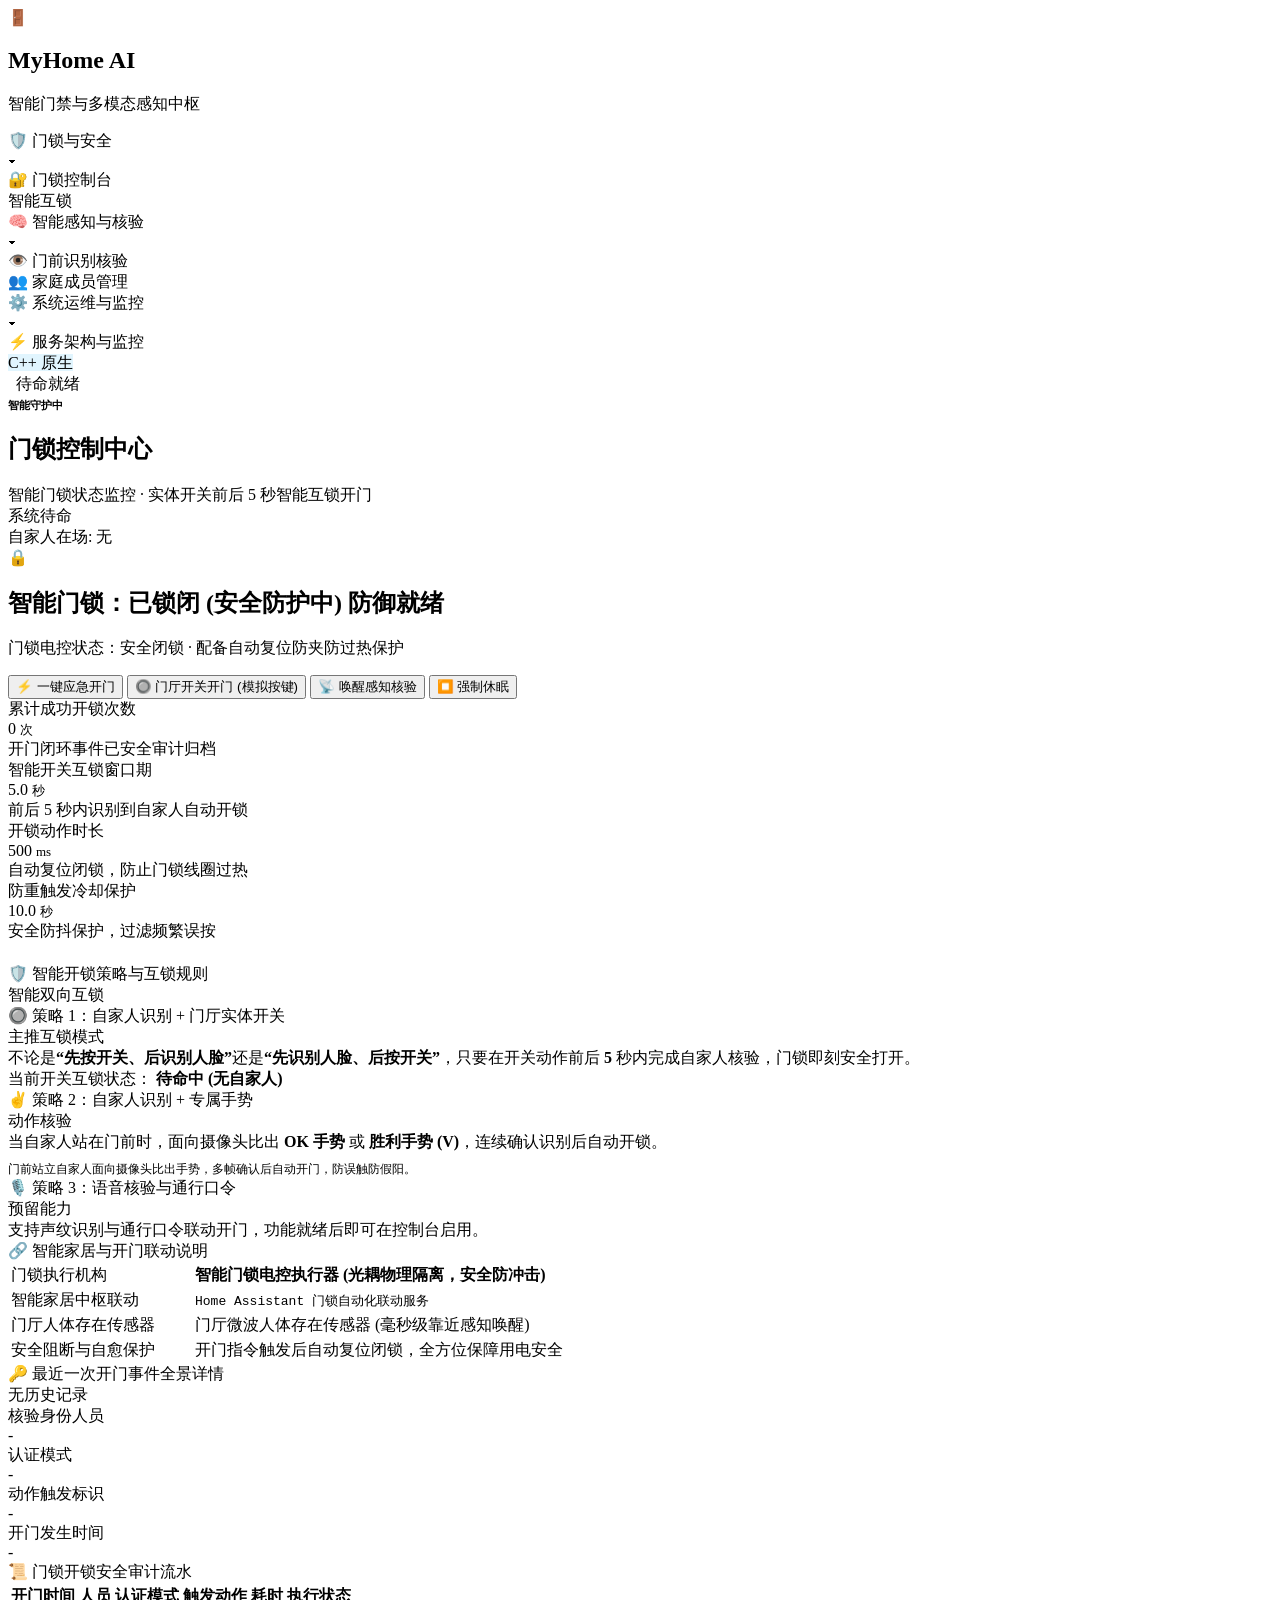
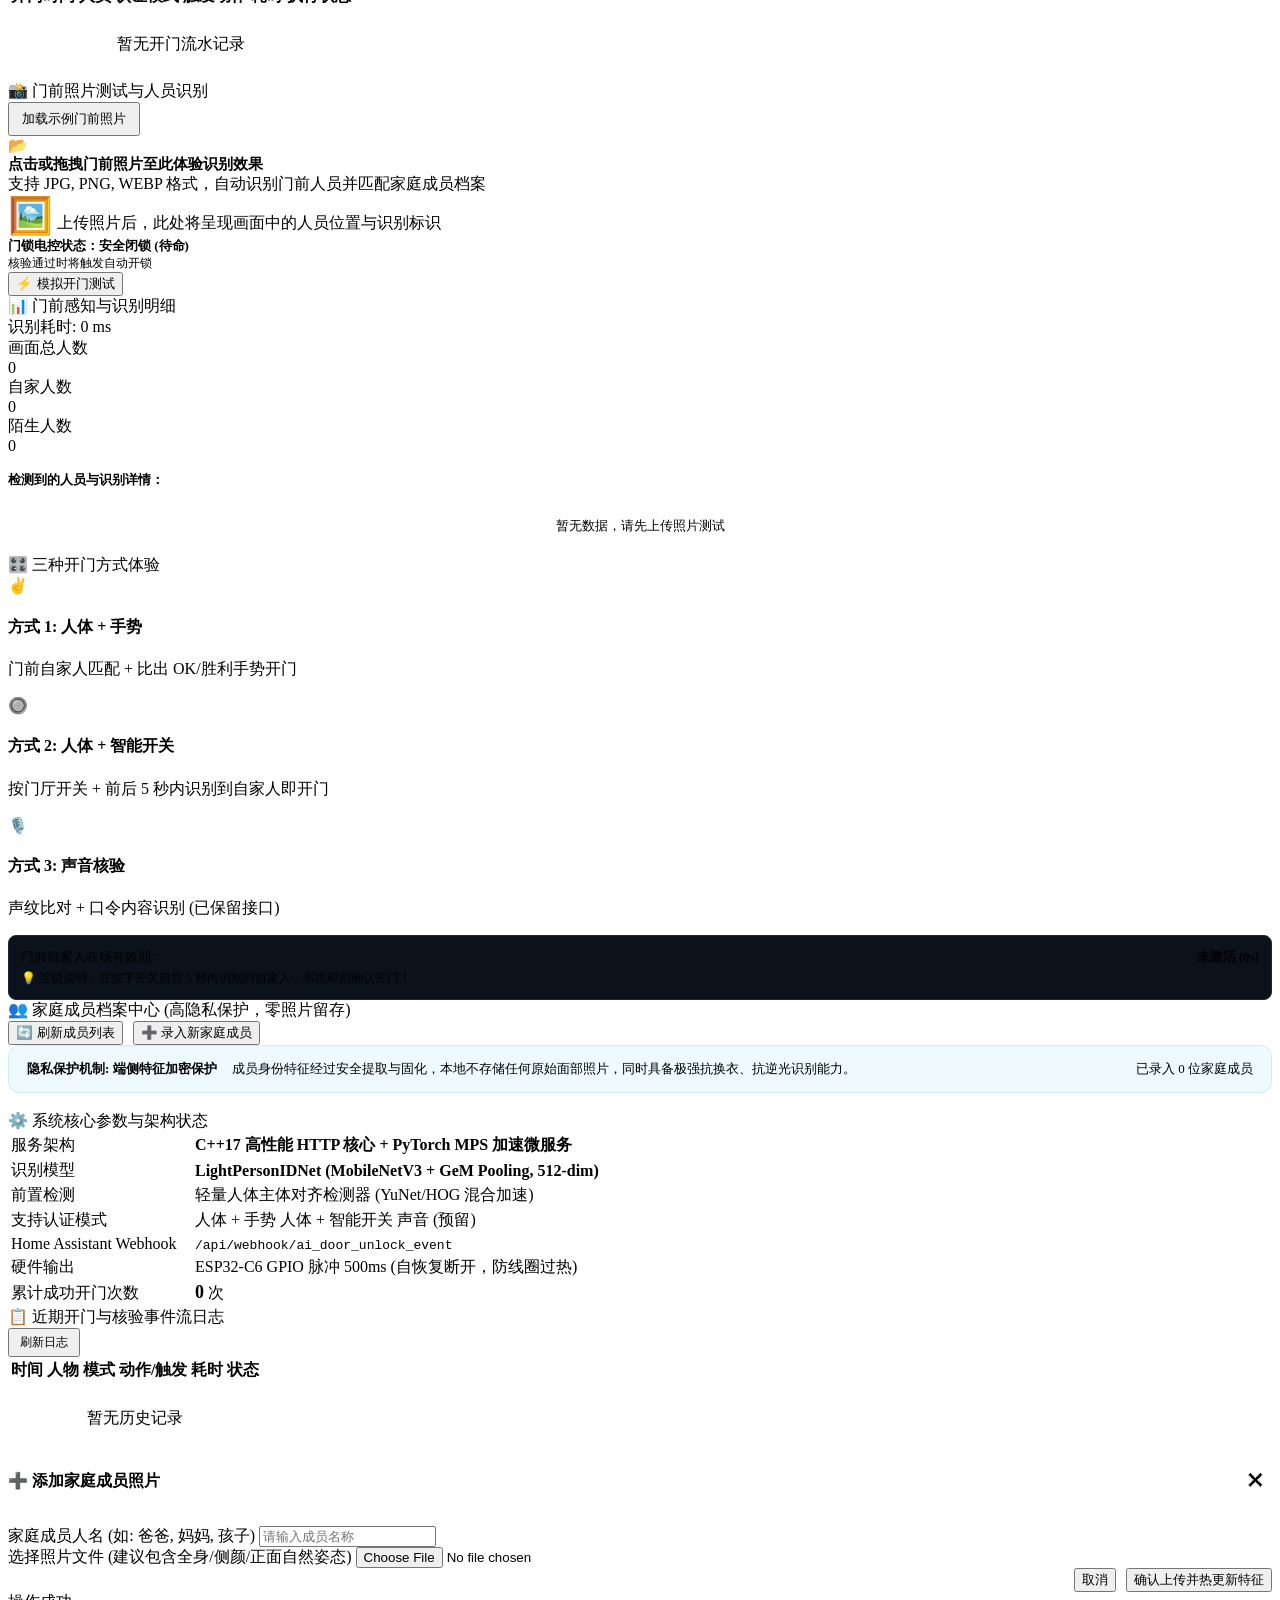
==== commit 4bd3297b: "完善页面" ====
--- a/web/index.html
+++ b/web/index.html
@@ -3,888 +3,547 @@
 <head>
   <meta charset="UTF-8" />
   <meta name="viewport" content="width=device-width, initial-scale=1.0" />
-  <title>MyHome 智能门禁控制台 - LightPersonIDNet 纯净感知与多模态管理</title>
-  <style>
-    :root {
-      --bg: #0b0f17;
-      --card: #131b29;
-      --card-hover: #192437;
-      --card-border: #1e2d44;
-      --card-border-glow: #38bdf8;
-      --text: #f1f5f9;
-      --muted: #94a3b8;
-      --accent: #38bdf8;
-      --accent-gradient: linear-gradient(135deg, #38bdf8 0%, #3b82f6 50%, #8b5cf6 100%);
-      --success: #10b981;
-      --success-bg: rgba(16, 185, 129, 0.15);
-      --warning: #f59e0b;
-      --warning-bg: rgba(245, 158, 11, 0.15);
-      --danger: #ef4444;
-      --danger-bg: rgba(239, 68, 68, 0.15);
-      --purple: #a855f7;
-    }
-    * { box-sizing: border-box; margin: 0; padding: 0; }
-    body {
-      font-family: -apple-system, BlinkMacSystemFont, "Segoe UI", Roboto, "PingFang SC", "Hiragino Sans GB", "Microsoft YaHei", sans-serif;
-      background: var(--bg);
-      color: var(--text);
-      padding: 24px;
-      min-height: 100vh;
-      line-height: 1.5;
-    }
-    .container {
-      max-width: 1360px;
-      margin: 0 auto;
-    }
-
-    /* 顶部导航与品牌 */
-    header {
-      display: flex;
-      justify-content: space-between;
-      align-items: center;
-      background: rgba(19, 27, 41, 0.85);
-      backdrop-filter: blur(12px);
-      border: 1px solid var(--card-border);
-      padding: 16px 24px;
-      border-radius: 16px;
-      margin-bottom: 24px;
-      flex-wrap: wrap;
-      gap: 16px;
-      box-shadow: 0 10px 30px -10px rgba(0, 0, 0, 0.5);
-    }
-    .brand {
-      display: flex;
-      align-items: center;
-      gap: 16px;
-    }
-    .brand-logo {
-      width: 44px;
-      height: 44px;
-      border-radius: 12px;
-      background: var(--accent-gradient);
-      display: flex;
-      align-items: center;
-      justify-content: center;
-      font-size: 22px;
-      box-shadow: 0 0 20px rgba(56, 189, 248, 0.4);
-    }
-    .brand h1 {
-      font-size: 19px;
-      font-weight: 700;
-      letter-spacing: 0.3px;
-    }
-    .brand p {
-      font-size: 13px;
-      color: var(--muted);
-      margin-top: 2px;
-    }
-
-    /* 顶部导航 Tabs */
-    .nav-tabs {
-      display: flex;
-      gap: 8px;
-      background: #0d1420;
-      padding: 4px;
-      border-radius: 12px;
-      border: 1px solid #1e293b;
-    }
-    .nav-tab {
-      padding: 8px 18px;
-      border-radius: 8px;
-      border: none;
-      background: transparent;
-      color: var(--muted);
-      font-size: 14px;
-      font-weight: 600;
-      cursor: pointer;
-      display: flex;
-      align-items: center;
-      gap: 8px;
-      transition: all 0.2s ease;
-    }
-    .nav-tab:hover {
-      color: #fff;
-      background: rgba(255, 255, 255, 0.05);
-    }
-    .nav-tab.active {
-      background: var(--accent);
-      color: #0b0f17;
-      box-shadow: 0 0 16px rgba(56, 189, 248, 0.5);
-    }
-
-    /* 顶部状态角标 */
-    .status-group {
-      display: flex;
-      align-items: center;
-      gap: 12px;
-    }
-    .pill {
-      display: inline-flex;
-      align-items: center;
-      gap: 8px;
-      padding: 6px 14px;
-      border-radius: 999px;
-      font-size: 13px;
-      font-weight: 600;
-      background: #192334;
-      border: 1px solid #28374d;
-    }
-    .dot {
-      width: 9px;
-      height: 9px;
-      border-radius: 50%;
-    }
-    .dot.online { background: var(--success); box-shadow: 0 0 10px var(--success); }
-    .dot.pulse { background: var(--warning); box-shadow: 0 0 12px var(--warning); animation: pulse 1s infinite; }
-    .dot.relay-on { background: #38bdf8; box-shadow: 0 0 14px #38bdf8; animation: pulse 0.5s infinite; }
-    @keyframes pulse {
-      0%, 100% { transform: scale(1); opacity: 1; }
-      50% { transform: scale(1.35); opacity: 0.7; }
-    }
-
-    /* Tab 内容容器 */
-    .tab-content {
-      display: none;
-    }
-    .tab-content.active {
-      display: block;
-      animation: fadeIn 0.25s ease;
-    }
-    @keyframes fadeIn {
-      from { opacity: 0; transform: translateY(6px); }
-      to { opacity: 1; transform: translateY(0); }
-    }
-
-    /* 卡片体系 */
-    .card {
-      background: var(--card);
-      border: 1px solid var(--card-border);
-      border-radius: 16px;
-      padding: 22px;
-      margin-bottom: 22px;
-      transition: border-color 0.2s ease, box-shadow 0.2s ease;
-    }
-    .card:hover {
-      border-color: #293d5a;
-    }
-    .card-title {
-      font-size: 16px;
-      font-weight: 700;
-      display: flex;
-      align-items: center;
-      justify-content: space-between;
-      margin-bottom: 16px;
-      padding-bottom: 12px;
-      border-bottom: 1px solid rgba(255, 255, 255, 0.06);
-    }
-    .card-title .title-left {
-      display: flex;
-      align-items: center;
-      gap: 10px;
-    }
-
-    /* 网格布局 */
-    .grid-2 {
-      display: grid;
-      grid-template-columns: 1.25fr 1fr;
-      gap: 22px;
-    }
-    .grid-3 {
-      display: grid;
-      grid-template-columns: repeat(3, 1fr);
-      gap: 18px;
-    }
-    .grid-4 {
-      display: grid;
-      grid-template-columns: repeat(4, 1fr);
-      gap: 16px;
-    }
-    @media (max-width: 1024px) {
-      .grid-2, .grid-3, .grid-4 { grid-template-columns: 1fr; }
-    }
-
-    /* 上传测试区 (拖拽) */
-    .upload-zone {
-      border: 2px dashed #2d3e56;
-      border-radius: 14px;
-      padding: 32px 20px;
-      text-align: center;
-      cursor: pointer;
-      background: #0f1724;
-      transition: all 0.2s ease;
-      position: relative;
-    }
-    .upload-zone:hover, .upload-zone.dragover {
-      border-color: var(--accent);
-      background: rgba(56, 189, 248, 0.06);
-    }
-    .upload-icon {
-      font-size: 42px;
-      margin-bottom: 10px;
-      display: block;
-    }
-    .upload-hint {
-      font-size: 13px;
-      color: var(--muted);
-      margin-top: 6px;
-    }
-
-    /* 图像展示预览 */
-    .preview-box {
-      margin-top: 18px;
-      border-radius: 12px;
-      overflow: hidden;
-      border: 1px solid #233148;
-      background: #080c14;
-      text-align: center;
-      position: relative;
-      min-height: 280px;
-      display: flex;
-      align-items: center;
-      justify-content: center;
-    }
-    .preview-box img {
-      max-width: 100%;
-      max-height: 480px;
-      object-fit: contain;
-      display: block;
-      margin: 0 auto;
-    }
-    .preview-placeholder {
-      color: var(--muted);
-      font-size: 14px;
-      display: flex;
-      flex-direction: column;
-      align-items: center;
-      gap: 10px;
-    }
-
-    /* 纯净感知数据统计指标 */
-    .metric-card {
-      background: #0f1623;
-      border: 1px solid #1f2c42;
-      border-radius: 12px;
-      padding: 16px;
-      text-align: center;
-      position: relative;
-      overflow: hidden;
-    }
-    .metric-card::before {
-      content: '';
-      position: absolute;
-      top: 0; left: 0; right: 0; height: 3px;
-      background: var(--accent);
-    }
-    .metric-card.green::before { background: var(--success); }
-    .metric-card.red::before { background: var(--danger); }
-    .metric-card.purple::before { background: var(--purple); }
-    .metric-label {
-      font-size: 12px;
-      color: var(--muted);
-      font-weight: 600;
-      text-transform: uppercase;
-      letter-spacing: 0.5px;
-    }
-    .metric-val {
-      font-size: 28px;
-      font-weight: 800;
-      margin: 6px 0 2px 0;
-      color: #fff;
-    }
-    .metric-sub {
-      font-size: 12px;
-      color: var(--muted);
-    }
-
-    /* 识别明细列表 */
-    .person-item {
-      display: flex;
-      align-items: center;
-      justify-content: space-between;
-      padding: 12px 14px;
-      background: #0d1420;
-      border: 1px solid #1f2c40;
-      border-radius: 10px;
-      margin-bottom: 10px;
-      transition: transform 0.15s ease;
-    }
-    .person-item:hover {
-      transform: translateX(4px);
-    }
-    .person-info {
-      display: flex;
-      align-items: center;
-      gap: 12px;
-    }
-    .person-avatar {
-      width: 36px;
-      height: 36px;
-      border-radius: 50%;
-      background: #1e293b;
-      display: flex;
-      align-items: center;
-      justify-content: center;
-      font-size: 18px;
-    }
-    .person-name {
-      font-size: 14px;
-      font-weight: 700;
-    }
-    .person-status {
-      font-size: 12px;
-      color: var(--muted);
-    }
-    .badge {
-      display: inline-block;
-      padding: 4px 10px;
-      border-radius: 6px;
-      font-size: 12px;
-      font-weight: 700;
-    }
-    .badge-family {
-      background: var(--success-bg);
-      color: var(--success);
-      border: 1px solid rgba(16, 185, 129, 0.3);
-    }
-    .badge-stranger {
-      background: var(--danger-bg);
-      color: var(--danger);
-      border: 1px solid rgba(239, 68, 68, 0.3);
-    }
-    .badge-mode {
-      background: rgba(56, 189, 248, 0.15);
-      color: var(--accent);
-      border: 1px solid rgba(56, 189, 248, 0.3);
-    }
-
-    /* 按钮组 */
-    .btn {
-      display: inline-flex;
-      align-items: center;
-      justify-content: center;
-      gap: 8px;
-      padding: 10px 18px;
-      border-radius: 10px;
-      border: none;
-      font-size: 13px;
-      font-weight: 700;
-      cursor: pointer;
-      transition: all 0.2s ease;
-    }
-    .btn-primary {
-      background: var(--accent);
-      color: #0b0f17;
-    }
-    .btn-primary:hover {
-      background: #7dd3fc;
-      box-shadow: 0 0 16px rgba(56, 189, 248, 0.5);
-    }
-    .btn-success {
-      background: var(--success);
-      color: #0b0f17;
-    }
-    .btn-success:hover {
-      background: #34d399;
-      box-shadow: 0 0 16px rgba(16, 185, 129, 0.5);
-    }
-    .btn-warning {
-      background: var(--warning);
-      color: #0b0f17;
-    }
-    .btn-danger {
-      background: var(--danger);
-      color: #fff;
-    }
-    .btn-outline {
-      background: #141c2a;
-      color: var(--text);
-      border: 1px solid #28374d;
-    }
-    .btn-outline:hover {
-      background: #1d283c;
-      border-color: #3b82f6;
-    }
-    .btn:disabled {
-      opacity: 0.5;
-      cursor: not-allowed;
-    }
-
-    /* 硬件仿真控制面板 */
-    .sim-panel {
-      display: grid;
-      grid-template-columns: repeat(3, 1fr);
-      gap: 14px;
-      margin-top: 14px;
-    }
-    .sim-btn-card {
-      background: #0f1623;
-      border: 1px solid #223249;
-      border-radius: 12px;
-      padding: 14px;
-      cursor: pointer;
-      transition: all 0.2s ease;
-      text-align: left;
-    }
-    .sim-btn-card:hover {
-      border-color: var(--accent);
-      background: #141f30;
-      transform: translateY(-2px);
-    }
-    .sim-btn-card .sim-icon {
-      font-size: 24px;
-      margin-bottom: 8px;
-    }
-    .sim-btn-card h4 {
-      font-size: 14px;
-      font-weight: 700;
-      margin-bottom: 4px;
-    }
-    .sim-btn-card p {
-      font-size: 12px;
-      color: var(--muted);
-      line-height: 1.4;
-    }
-
-    /* 光耦继电器动画指示灯 */
-    .relay-banner {
-      margin-top: 16px;
-      padding: 14px 18px;
-      border-radius: 12px;
-      background: #0d1420;
-      border: 1px solid #202e42;
-      display: flex;
-      align-items: center;
-      justify-content: space-between;
-    }
-    .relay-indicator {
-      display: flex;
-      align-items: center;
-      gap: 12px;
-    }
-    .relay-led {
-      width: 14px;
-      height: 14px;
-      border-radius: 50%;
-      background: #334155;
-      transition: all 0.3s ease;
-    }
-    .relay-led.active {
-      background: #10b981;
-      box-shadow: 0 0 18px #10b981;
-      animation: pulse 0.4s infinite;
-    }
-
-    /* 成员底库网格卡片 */
-    .members-grid {
-      display: grid;
-      grid-template-columns: repeat(auto-fill, minmax(280px, 1fr));
-      gap: 18px;
-    }
-    .member-card {
-      background: #111827;
-      border: 1px solid #1f2d42;
-      border-radius: 14px;
-      padding: 18px;
-      transition: all 0.2s ease;
-    }
-    .member-card:hover {
-      border-color: #38bdf8;
-      box-shadow: 0 8px 24px rgba(0, 0, 0, 0.4);
-    }
-    .member-card-header {
-      display: flex;
-      align-items: center;
-      justify-content: space-between;
-      margin-bottom: 12px;
-    }
-    .member-name-tag {
-      font-size: 16px;
-      font-weight: 700;
-      display: flex;
-      align-items: center;
-      gap: 8px;
-    }
-    .member-photos-carousel {
-      display: flex;
-      gap: 10px;
-      overflow-x: auto;
-      padding: 8px 0;
-      scrollbar-width: thin;
-    }
-    .photo-thumb-wrapper {
-      position: relative;
-      flex-shrink: 0;
-      width: 84px;
-      height: 84px;
-      border-radius: 10px;
-      overflow: hidden;
-      border: 1px solid #28374d;
-    }
-    .photo-thumb-wrapper img {
-      width: 100%;
-      height: 100%;
-      object-fit: cover;
-    }
-    .photo-del-btn {
-      position: absolute;
-      top: 4px;
-      right: 4px;
-      width: 22px;
-      height: 22px;
-      border-radius: 50%;
-      background: rgba(239, 68, 68, 0.85);
-      color: #fff;
-      border: none;
-      display: flex;
-      align-items: center;
-      justify-content: center;
-      font-size: 12px;
-      cursor: pointer;
-      opacity: 0;
-      transition: opacity 0.15s ease;
-    }
-    .photo-thumb-wrapper:hover .photo-del-btn {
-      opacity: 1;
-    }
-
-    /* 弹窗 / 模态框 */
-    .modal-overlay {
-      position: fixed;
-      top: 0; left: 0; right: 0; bottom: 0;
-      background: rgba(0, 0, 0, 0.75);
-      backdrop-filter: blur(8px);
-      display: none;
-      align-items: center;
-      justify-content: center;
-      z-index: 999;
-    }
-    .modal-overlay.open {
-      display: flex;
-    }
-    .modal-card {
-      background: #141d2b;
-      border: 1px solid #273852;
-      border-radius: 16px;
-      width: 90%;
-      max-width: 520px;
-      padding: 24px;
-      box-shadow: 0 20px 40px rgba(0, 0, 0, 0.6);
-    }
-    .form-group {
-      margin-bottom: 16px;
-    }
-    .form-group label {
-      display: block;
-      font-size: 13px;
-      font-weight: 600;
-      margin-bottom: 6px;
-      color: var(--muted);
-    }
-    .form-control {
-      width: 100%;
-      padding: 10px 14px;
-      background: #0d1420;
-      border: 1px solid #233148;
-      border-radius: 8px;
-      color: #fff;
-      font-size: 14px;
-    }
-    .form-control:focus {
-      outline: none;
-      border-color: var(--accent);
-    }
-
-    /* 历史记录表格 */
-    .table-container {
-      overflow-x: auto;
-    }
-    table {
-      width: 100%;
-      border-collapse: collapse;
-      font-size: 13px;
-    }
-    th, td {
-      padding: 12px 14px;
-      text-align: left;
-      border-bottom: 1px solid #1e293b;
-    }
-    th {
-      color: var(--muted);
-      font-weight: 600;
-      background: #0d1420;
-    }
-    tr:hover td {
-      background: rgba(255, 255, 255, 0.02);
-    }
-
-    /* 全局 Toast 通知 */
-    #toast {
-      position: fixed;
-      bottom: 28px;
-      right: 28px;
-      background: #1e293b;
-      border: 1px solid #334155;
-      padding: 12px 22px;
-      border-radius: 10px;
-      font-size: 14px;
-      font-weight: 600;
-      box-shadow: 0 10px 30px rgba(0, 0, 0, 0.5);
-      transform: translateY(100px);
-      opacity: 0;
-      transition: all 0.25s ease;
-      z-index: 1000;
-    }
-    #toast.show {
-      transform: translateY(0);
-      opacity: 1;
-    }
-  </style>
+  <title>MyHome AI - 智能门禁与门锁管理中枢</title>
+  
+  <!-- 模块化 CSS 样式架构 -->
+  <link rel="stylesheet" href="/css/variables.css" />
+  <link rel="stylesheet" href="/css/sidebar.css" />
+  <link rel="stylesheet" href="/css/layout.css" />
+  <link rel="stylesheet" href="/css/components.css" />
+  <link rel="stylesheet" href="/css/lock.css" />
+  <link rel="stylesheet" href="/css/test.css" />
+  <link rel="stylesheet" href="/css/members.css" />
 </head>
 <body>
-  <div class="container">
-    <!-- 头部品牌与控制台状态 -->
-    <header>
-      <div class="brand">
-        <div class="brand-logo">🚪</div>
-        <div>
-          <h1>MyHome 智能门禁控制中心</h1>
-          <p>LightPersonIDNet 超轻量纯净人体感知 + Home Assistant 多模态联动系统</p>
-        </div>
-      </div>
-
-      <!-- 选项卡切换按钮 -->
-      <div class="nav-tabs">
-        <button class="nav-tab active" id="tabBtnTest" onclick="switchTab('test')">
-          <span>🧪 页面在线测试</span>
-        </button>
-        <button class="nav-tab" id="tabBtnData" onclick="switchTab('data')">
-          <span>👥 家庭成员数据管理</span>
-        </button>
-        <button class="nav-tab" id="tabBtnSystem" onclick="switchTab('system')">
-          <span>⚡ 系统状态与监控</span>
-        </button>
-      </div>
-
-      <div class="status-group">
-        <div class="pill">
-          <span class="dot online" id="statusDot"></span>
-          <span id="serviceStatusText">服务正常</span>
-        </div>
-        <div class="pill">
-          <span id="presencePillText">自家人在场: 无</span>
-        </div>
-      </div>
-    </header>
-
-    <!-- ==================== TAB 1: 页面在线测试中心 ==================== -->
-    <div id="tabTest" class="tab-content active">
-      <div class="grid-2">
-        <!-- 左侧：图像上传与可视化标注 -->
+  <div class="app-wrapper">
+    <!-- ==================== 左侧模块功能树导航栏 ==================== -->
+    <aside class="sidebar" id="sidebar">
+      <div class="sidebar-header">
+        <div class="sidebar-logo">🚪</div>
+        <div class="sidebar-brand-text">
+          <h1>MyHome AI</h1>
+          <p>智能门禁与多模态感知中枢</p>
+        </div>
+      </div>
+
+      <nav class="sidebar-nav">
+        <!-- 分组 1: 门禁控制 -->
+        <div class="tree-group">
+          <div class="tree-group-title" title="点击折叠/展开">
+            <div class="group-title-left">
+              <span class="group-icon">🛡️</span>
+              <span class="group-text">门锁与安全</span>
+            </div>
+            <span class="group-arrow">▾</span>
+          </div>
+          <div class="tree-sub-items">
+            <a class="tree-item active" data-tab="lock">
+              <div class="tree-item-left">
+                <span class="tree-item-icon">🔐</span>
+                <span class="tree-item-label">门锁控制台</span>
+              </div>
+              <span class="tree-item-tag">智能互锁</span>
+            </a>
+          </div>
+        </div>
+
+        <!-- 分组 2: AI 感知与核验 -->
+        <div class="tree-group">
+          <div class="tree-group-title" title="点击折叠/展开">
+            <div class="group-title-left">
+              <span class="group-icon">🧠</span>
+              <span class="group-text">智能感知与核验</span>
+            </div>
+            <span class="group-arrow">▾</span>
+          </div>
+          <div class="tree-sub-items">
+            <a class="tree-item" data-tab="test">
+              <div class="tree-item-left">
+                <span class="tree-item-icon">👁️</span>
+                <span class="tree-item-label">门前识别核验</span>
+              </div>
+            </a>
+            <a class="tree-item" data-tab="data">
+              <div class="tree-item-left">
+                <span class="tree-item-icon">👥</span>
+                <span class="tree-item-label">家庭成员管理</span>
+              </div>
+            </a>
+          </div>
+        </div>
+
+        <!-- 分组 3: 系统运维 (保留专业技术性描述) -->
+        <div class="tree-group">
+          <div class="tree-group-title" title="点击折叠/展开">
+            <div class="group-title-left">
+              <span class="group-icon">⚙️</span>
+              <span class="group-text">系统运维与监控</span>
+            </div>
+            <span class="group-arrow">▾</span>
+          </div>
+          <div class="tree-sub-items">
+            <a class="tree-item" data-tab="system">
+              <div class="tree-item-left">
+                <span class="tree-item-icon">⚡</span>
+                <span class="tree-item-label">服务架构与监控</span>
+              </div>
+              <span class="tree-item-tag" style="background: rgba(56, 189, 248, 0.15); color: var(--accent);">C++ 原生</span>
+            </a>
+          </div>
+        </div>
+      </nav>
+
+      <!-- 侧边栏底部硬件与运行状态 -->
+      <div class="sidebar-footer">
+        <div class="sidebar-status-badge">
+          <div style="display: flex; align-items: center; gap: 8px;">
+            <span class="status-dot-indicator" id="sidebarDot"></span>
+            <span id="sidebarStatusText">待命就绪</span>
+          </div>
+          <span style="font-size: 11px; color: var(--accent); font-weight: 700;">智能守护中</span>
+        </div>
+      </div>
+
+      <!-- 拖拽调整宽度分割手柄 -->
+      <div class="sidebar-resizer" id="sidebarResizer" title="按住拖拽调整侧边栏宽度，双击恢复默认"></div>
+    </aside>
+
+    <!-- ==================== 右侧主工作区 ==================== -->
+    <main class="main-content">
+      <!-- 顶部标题与实时状态栏 -->
+      <div class="top-bar">
+        <div class="top-bar-left">
+          <h2 class="page-title" id="pageTitle">门锁控制中心</h2>
+          <span class="page-subtitle" id="pageSubtitle">智能门锁状态监控 · 实体开关前后 5 秒智能互锁开门</span>
+        </div>
+        <div class="top-bar-actions">
+          <div class="pill">
+            <span class="status-dot-indicator" id="statusDot"></span>
+            <span id="serviceStatusText">系统待命</span>
+          </div>
+          <div class="pill">
+            <span id="presencePillText">自家人在场: 无</span>
+          </div>
+        </div>
+      </div>
+
+      <!-- ============================================================
+           模块 1: 门锁管理中枢 (Tab: lock)
+           ============================================================ -->
+      <section id="tab_lock" class="tab-content active">
+        <!-- 门锁状态全景 Hero 面板 -->
+        <div class="lock-hero-card">
+          <div class="lock-hero-body">
+            <div class="lock-status-area">
+              <div class="lock-dial" id="lockDial">
+                <span id="lockDialIcon">🔒</span>
+              </div>
+              <div class="lock-title-group">
+                <h2>
+                  <span id="lockStatusTitle">智能门锁：已锁闭 (安全防护中)</span>
+                  <span class="badge badge-family" id="lockSecureBadge">防御就绪</span>
+                </h2>
+                <p id="lockRelayDesc">门锁电控状态：安全闭锁 · 配备自动复位防夹防过热保护</p>
+              </div>
+            </div>
+
+            <!-- 控制按钮组 -->
+            <div class="lock-controls-grid">
+              <button class="btn-lock-emergency" id="btnLockEmergency">
+                <span>⚡ 一键应急开门</span>
+              </button>
+              <button class="btn-lock-action" id="btnLockSwitch">
+                <span>🔘 门厅开关开门 (模拟按键)</span>
+              </button>
+              <button class="btn-lock-action" id="btnWakeupVerify">
+                <span>📡 唤醒感知核验</span>
+              </button>
+              <button class="btn-lock-action" id="btnLockStop">
+                <span>⏹️ 强制休眠</span>
+              </button>
+            </div>
+          </div>
+        </div>
+
+        <!-- 2x2 / 4 列指标栅格 -->
+        <div class="grid-4" style="margin-bottom: 22px;">
+          <div class="metric-tile">
+            <span class="tile-label">累计成功开锁次数</span>
+            <div class="tile-value" id="lockMetricUnlockCount" style="color: var(--success);">0 <span style="font-size: 13px; font-weight: normal; color: var(--muted);">次</span></div>
+            <span class="tile-sub">开门闭环事件已安全审计归档</span>
+          </div>
+          <div class="metric-tile">
+            <span class="tile-label">智能开关互锁窗口期</span>
+            <div class="tile-value" id="lockMetricWindowSec" style="color: var(--accent);">5.0 <span style="font-size: 13px; font-weight: normal; color: var(--muted);">秒</span></div>
+            <span class="tile-sub">前后 5 秒内识别到自家人自动开锁</span>
+          </div>
+          <div class="metric-tile">
+            <span class="tile-label">开锁动作时长</span>
+            <div class="tile-value" style="color: var(--purple);">500 <span style="font-size: 13px; font-weight: normal; color: var(--muted);">ms</span></div>
+            <span class="tile-sub">自动复位闭锁，防止门锁线圈过热</span>
+          </div>
+          <div class="metric-tile">
+            <span class="tile-label">防重触发冷却保护</span>
+            <div class="tile-value" style="color: var(--warning);">10.0 <span style="font-size: 13px; font-weight: normal; color: var(--muted);">秒</span></div>
+            <span class="tile-sub">安全防抖保护，过滤频繁误按</span>
+          </div>
+        </div>
+
+        <div class="grid-2">
+          <!-- 左侧：门锁安全策略与互锁机制 -->
+          <div>
+            <div class="card">
+              <div class="card-title">
+                <div class="title-left">
+                  <span>🛡️</span>
+                  <span>智能开锁策略与互锁规则</span>
+                </div>
+                <span class="badge badge-family">智能双向互锁</span>
+              </div>
+
+              <!-- 策略 1: 智能开关互锁 -->
+              <div class="policy-box">
+                <div class="policy-header">
+                  <div class="policy-title">
+                    <span>🔘</span>
+                    <span>策略 1：自家人识别 + 门厅实体开关</span>
+                  </div>
+                  <span class="badge badge-family">主推互锁模式</span>
+                </div>
+                <div class="policy-desc">
+                  不论是<strong>“先按开关、后识别人脸”</strong>还是<strong>“先识别人脸、后按开关”</strong>，只要在开关动作前后 <span id="policyWindowSecText" style="color: var(--accent); font-weight: 700;">5</span> 秒内完成自家人核验，门锁即刻安全打开。
+                </div>
+                <div class="policy-status-pill">
+                  <span style="color: var(--muted);">当前开关互锁状态：</span>
+                  <span id="lockPresenceStatus" style="font-weight: 700; color: var(--muted);">待命中 (无自家人)</span>
+                </div>
+              </div>
+
+              <!-- 策略 2: 人体 + 手势 -->
+              <div class="policy-box">
+                <div class="policy-header">
+                  <div class="policy-title">
+                    <span>✌️</span>
+                    <span>策略 2：自家人识别 + 专属手势</span>
+                  </div>
+                  <span class="badge badge-mode">动作核验</span>
+                </div>
+                <div class="policy-desc">
+                  当自家人站在门前时，面向摄像头比出 <strong>OK 手势</strong> 或 <strong>胜利手势 (V)</strong>，连续确认识别后自动开锁。
+                </div>
+                <div style="margin-top: 8px; font-size: 12px; color: var(--muted);">
+                  门前站立自家人面向摄像头比出手势，多帧确认后自动开门，防误触防假阳。
+                </div>
+              </div>
+
+              <!-- 策略 3: 声音核验 -->
+              <div class="policy-box">
+                <div class="policy-header">
+                  <div class="policy-title">
+                    <span>🎙️</span>
+                    <span>策略 3：语音核验与通行口令</span>
+                  </div>
+                  <span class="badge badge-warning">预留能力</span>
+                </div>
+                <div class="policy-desc">
+                  支持声纹识别与通行口令联动开门，功能就绪后即可在控制台启用。
+                </div>
+              </div>
+            </div>
+
+            <!-- 硬件链路卡片 -->
+            <div class="card">
+              <div class="card-title">
+                <div class="title-left">
+                  <span>🔗</span>
+                  <span>智能家居与开门联动说明</span>
+                </div>
+              </div>
+              <table>
+                <tbody>
+                  <tr>
+                    <td style="color: var(--muted); width: 180px;">门锁执行机构</td>
+                    <td><strong>智能门锁电控执行器 (光耦物理隔离，安全防冲击)</strong></td>
+                  </tr>
+                  <tr>
+                    <td style="color: var(--muted);">智能家居中枢联动</td>
+                    <td><code>Home Assistant 门锁自动化联动服务</code></td>
+                  </tr>
+                  <tr>
+                    <td style="color: var(--muted);">门厅人体存在传感器</td>
+                    <td>门厅微波人体存在传感器 (毫秒级靠近感知唤醒)</td>
+                  </tr>
+                  <tr>
+                    <td style="color: var(--muted);">安全阻断与自愈保护</td>
+                    <td>开门指令触发后自动复位闭锁，全方位保障用电安全</td>
+                  </tr>
+                </tbody>
+              </table>
+            </div>
+          </div>
+
+          <!-- 右侧：最近开锁全景卡片与开门流水表 -->
+          <div>
+            <div class="card">
+              <div class="card-title">
+                <div class="title-left">
+                  <span>🔑</span>
+                  <span>最近一次开门事件全景详情</span>
+                </div>
+                <span class="badge badge-family" id="lockLastPassedBadge">无历史记录</span>
+              </div>
+              <div class="showcase-row">
+                <div class="showcase-item">
+                  <div class="item-label">核验身份人员</div>
+                  <div class="item-val" style="color: var(--accent);" id="lockLastPerson">-</div>
+                </div>
+                <div class="showcase-item">
+                  <div class="item-label">认证模式</div>
+                  <div class="item-val" id="lockLastMode">-</div>
+                </div>
+                <div class="showcase-item">
+                  <div class="item-label">动作触发标识</div>
+                  <div class="item-val" style="color: var(--purple);" id="lockLastAction">-</div>
+                </div>
+                <div class="showcase-item">
+                  <div class="item-label">开门发生时间</div>
+                  <div class="item-val" style="color: var(--muted);" id="lockLastTime">-</div>
+                </div>
+              </div>
+            </div>
+
+            <!-- 专属开门流水表 -->
+            <div class="card">
+              <div class="card-title">
+                <div class="title-left">
+                  <span>📜</span>
+                  <span>门锁开锁安全审计流水</span>
+                </div>
+              </div>
+              <div class="table-container" style="max-height: 420px; overflow-y: auto;">
+                <table>
+                  <thead>
+                    <tr>
+                      <th>开门时间</th>
+                      <th>人员</th>
+                      <th>认证模式</th>
+                      <th>触发动作</th>
+                      <th>耗时</th>
+                      <th>执行状态</th>
+                    </tr>
+                  </thead>
+                  <tbody id="lockHistoryTableBody">
+                    <tr><td colspan="6" style="text-align: center; color: var(--muted); padding: 24px;">暂无开门流水记录</td></tr>
+                  </tbody>
+                </table>
+              </div>
+            </div>
+          </div>
+        </div>
+      </section>
+
+      <!-- ============================================================
+           模块 2: 视觉核验与仿真测试 (Tab: test)
+           ============================================================ -->
+      <section id="tab_test" class="tab-content">
+        <div class="grid-2">
+          <!-- 左侧：图像上传与标注预览 -->
+          <div class="card">
+            <div class="card-title">
+              <div class="title-left">
+                <span>📸</span>
+                <span>门前照片测试与人员识别</span>
+              </div>
+              <button class="btn btn-outline" style="padding: 6px 12px;" id="btnLoadSample">加载示例门前照片</button>
+            </div>
+
+            <div class="upload-zone" id="uploadDropZone" onclick="document.getElementById('fileInput').click()">
+              <span class="upload-icon">📂</span>
+              <div style="font-weight: 700; font-size: 15px;">点击或拖拽门前照片至此体验识别效果</div>
+              <div class="upload-hint">支持 JPG, PNG, WEBP 格式，自动识别门前人员并匹配家庭成员档案</div>
+              <input type="file" id="fileInput" accept="image/*" style="display: none;" />
+            </div>
+
+            <div class="preview-box">
+              <div class="preview-placeholder" id="previewPlaceholder">
+                <span style="font-size: 36px;">🖼️</span>
+                <span>上传照片后，此处将呈现画面中的人员位置与识别标识</span>
+              </div>
+              <img id="annotatedImg" style="display: none;" alt="Annotated Output" />
+            </div>
+
+            <!-- 光耦继电器动画条 -->
+            <div class="relay-banner">
+              <div class="relay-indicator">
+                <div class="relay-led" id="relayLed"></div>
+                <div>
+                  <div style="font-weight: 700; font-size: 13px;" id="relayStatusTitle">门锁电控状态：安全闭锁 (待命)</div>
+                  <div style="font-size: 12px; color: var(--muted);" id="relayStatusDesc">核验通过时将触发自动开锁</div>
+                </div>
+              </div>
+              <button class="btn btn-primary" id="btnTriggerRelay">⚡ 模拟开门测试</button>
+            </div>
+          </div>
+
+          <!-- 右侧：纯净感知数据与仿真测试 -->
+          <div>
+            <div class="card">
+              <div class="card-title">
+                <div class="title-left">
+                  <span>📊</span>
+                  <span>门前感知与识别明细</span>
+                </div>
+                <span class="badge badge-mode" id="latencyBadge">识别耗时: 0 ms</span>
+              </div>
+
+              <div class="grid-3" style="margin-bottom: 16px;">
+                <div class="metric-tile">
+                  <span class="tile-label">画面总人数</span>
+                  <div class="tile-value" id="totalPersonsVal">0</div>
+                </div>
+                <div class="metric-tile">
+                  <span class="tile-label">自家人数</span>
+                  <div class="tile-value" id="familyCountVal" style="color: var(--success);">0</div>
+                </div>
+                <div class="metric-tile">
+                  <span class="tile-label">陌生人数</span>
+                  <div class="tile-value" id="strangerCountVal" style="color: var(--danger);">0</div>
+                </div>
+              </div>
+
+              <div style="font-size: 13px; font-weight: 700; color: var(--muted); margin-bottom: 8px;">检测到的人员与识别详情：</div>
+              <div id="personsListContainer" style="max-height: 180px; overflow-y: auto;">
+                <div style="color: var(--muted); font-size: 13px; text-align: center; padding: 20px 0;">暂无数据，请先上传照片测试</div>
+              </div>
+            </div>
+
+            <!-- 三模式仿真交互 -->
+            <div class="card">
+              <div class="card-title">
+                <div class="title-left">
+                  <span>🎛️</span>
+                  <span>三种开门方式体验</span>
+                </div>
+              </div>
+
+              <div class="sim-panel">
+                <div class="sim-btn-card" id="btnSimMode1">
+                  <div class="sim-icon">✌️</div>
+                  <h4>方式 1: 人体 + 手势</h4>
+                  <p>门前自家人匹配 + 比出 OK/胜利手势开门</p>
+                </div>
+                <div class="sim-btn-card" id="btnSimMode2">
+                  <div class="sim-icon">🔘</div>
+                  <h4>方式 2: 人体 + 智能开关</h4>
+                  <p>按门厅开关 + 前后 5 秒内识别到自家人即开门</p>
+                </div>
+                <div class="sim-btn-card" id="btnSimMode3">
+                  <div class="sim-icon">🎙️</div>
+                  <h4>方式 3: 声音核验</h4>
+                  <p>声纹比对 + 口令内容识别 (已保留接口)</p>
+                </div>
+              </div>
+
+              <div style="margin-top: 14px; padding: 12px; background: #0c121c; border-radius: 8px; border: 1px solid #1c2738; font-size: 13px;">
+                <div style="display: flex; justify-content: space-between; margin-bottom: 4px;">
+                  <span style="color: var(--muted);">门前自家人在场有效期：</span>
+                  <strong id="presenceWindowTimer">未激活 (0s)</strong>
+                </div>
+                <div style="font-size: 12px; color: var(--muted);" id="presenceWindowDesc">
+                  💡 互锁说明：在按下开关前后 5 秒内识别到自家人，系统即刻确认开门！
+                </div>
+              </div>
+            </div>
+          </div>
+        </div>
+      </section>
+
+      <!-- ============================================================
+           模块 3: 家庭成员数据中心 (Tab: data)
+           ============================================================ -->
+      <section id="tab_data" class="tab-content">
         <div class="card">
           <div class="card-title">
             <div class="title-left">
-              <span>📸</span>
-              <span>门前测试图像输入与 AI 感知标注</span>
-            </div>
-            <button class="btn btn-outline" style="padding: 6px 12px;" onclick="loadSamplePhoto()">加载示例门前照片</button>
-          </div>
-
-          <div class="upload-zone" id="uploadDropZone" onclick="document.getElementById('fileInput').click()">
-            <span class="upload-icon">📂</span>
-            <div style="font-weight: 700; font-size: 15px;">点击或拖拽照片至此进行模型纯净推理</div>
-            <div class="upload-hint">支持 JPG, PNG, WEBP 等格式，本地无需启动摄像头即可深度测试多姿态人体检测与身份识别</div>
-            <input type="file" id="fileInput" accept="image/*" style="display: none;" onchange="handleFileSelect(event)" />
-          </div>
-
-          <div class="preview-box" id="previewContainer">
-            <div class="preview-placeholder" id="previewPlaceholder">
-              <span style="font-size: 36px;">🖼️</span>
-              <span>上传照片后，此处将呈现高精度 Bounding Box 与置信度标注图</span>
-            </div>
-            <img id="annotatedImg" style="display: none;" alt="Annotated Output" />
-          </div>
-
-          <!-- 光耦继电器与硬件联动动画栏 -->
-          <div class="relay-banner">
-            <div class="relay-indicator">
-              <div class="relay-led" id="relayLed"></div>
-              <div>
-                <div style="font-weight: 700; font-size: 13px;" id="relayStatusTitle">ESP32-C6 光耦继电器：休眠 (OFF)</div>
-                <div style="font-size: 12px; color: var(--muted);" id="relayStatusDesc">检测通过时将触发 500ms 硬件闭环脉冲</div>
-              </div>
-            </div>
-            <button class="btn btn-primary" onclick="triggerRelayTest()">⚡ 点动模拟测试</button>
-          </div>
-        </div>
-
-        <!-- 右侧：纯净感知数据卡片与仿真触发 -->
-        <div>
-          <!-- 核心指标卡片 -->
+              <span>👥</span>
+              <span>家庭成员档案中心 (高隐私保护，零照片留存)</span>
+            </div>
+            <div style="display: flex; gap: 10px;">
+              <button class="btn btn-outline" id="btnReloadDb">🔄 刷新成员列表</button>
+              <button class="btn btn-primary" id="btnOpenUploadModal">➕ 录入新家庭成员</button>
+            </div>
+          </div>
+
+          <div style="margin-bottom: 18px; padding: 14px 18px; background: rgba(56, 189, 248, 0.08); border-radius: 12px; border: 1px solid rgba(56, 189, 248, 0.2); font-size: 13px; display: flex; justify-content: space-between; align-items: center; flex-wrap: wrap; gap: 10px;">
+            <div>
+              <strong>隐私保护机制:</strong> <span style="color: var(--accent); font-weight: 700;">端侧特征加密保护</span>
+              <span style="color: var(--muted); margin-left: 12px;">成员身份特征经过安全提取与固化，本地不存储任何原始面部照片，同时具备极强抗换衣、抗逆光识别能力。</span>
+            </div>
+            <span class="badge badge-family" id="quotaBadge">已录入 0 位家庭成员</span>
+          </div>
+
+          <div class="members-grid" id="membersGrid"></div>
+        </div>
+      </section>
+
+      <!-- ============================================================
+           模块 4: 系统核心状态与运维监控 (Tab: system)
+           ============================================================ -->
+      <section id="tab_system" class="tab-content">
+        <div class="grid-2">
           <div class="card">
             <div class="card-title">
               <div class="title-left">
-                <span>📊</span>
-                <span>模型结构化纯净感知数据 (FrameSummary)</span>
-              </div>
-              <span class="badge badge-mode" id="latencyBadge">耗时: 0 ms</span>
-            </div>
-
-            <div class="grid-3" style="margin-bottom: 16px;">
-              <div class="metric-card">
-                <div class="metric-label">画面总人数</div>
-                <div class="metric-val" id="totalPersonsVal">0</div>
-                <div class="metric-sub">人体检测主体</div>
-              </div>
-              <div class="metric-card green">
-                <div class="metric-label">自家人数</div>
-                <div class="metric-val" id="familyCountVal" style="color: var(--success);">0</div>
-                <div class="metric-sub" id="familyMembersText">无识别名单</div>
-              </div>
-              <div class="metric-card red">
-                <div class="metric-label">陌生人数</div>
-                <div class="metric-val" id="strangerCountVal" style="color: var(--danger);">0</div>
-                <div class="metric-sub" id="strangerAlertText">安全未告警</div>
-              </div>
-            </div>
-
-            <!-- 主体明细卡片 -->
-            <div style="font-size: 13px; font-weight: 700; color: var(--muted); margin-bottom: 8px;">各主体详细坐标与识别置信度：</div>
-            <div id="personsListContainer" style="max-height: 180px; overflow-y: auto;">
-              <div style="color: var(--muted); font-size: 13px; text-align: center; padding: 20px 0;">暂无数据，请先上传照片测试</div>
-            </div>
-          </div>
-
-          <!-- 三种模式模拟触发面板 -->
+                <span>⚙️</span>
+                <span>系统核心参数与架构状态</span>
+              </div>
+            </div>
+            <table>
+              <tbody>
+                <tr><td style="color: var(--muted); width: 180px;">服务架构</td><td><strong>C++17 高性能 HTTP 核心 + PyTorch MPS 加速微服务</strong></td></tr>
+                <tr><td style="color: var(--muted);">识别模型</td><td><strong style="color: var(--accent);">LightPersonIDNet (MobileNetV3 + GeM Pooling, 512-dim)</strong></td></tr>
+                <tr><td style="color: var(--muted);">前置检测</td><td>轻量人体主体对齐检测器 (YuNet/HOG 混合加速)</td></tr>
+                <tr><td style="color: var(--muted);">支持认证模式</td><td>
+                  <span class="badge badge-mode">人体 + 手势</span>
+                  <span class="badge badge-mode">人体 + 智能开关</span>
+                  <span class="badge badge-mode">声音 (预留)</span>
+                </td></tr>
+                <tr><td style="color: var(--muted);">Home Assistant Webhook</td><td><code>/api/webhook/ai_door_unlock_event</code></td></tr>
+                <tr><td style="color: var(--muted);">硬件输出</td><td>ESP32-C6 GPIO 脉冲 500ms (自恢复断开，防线圈过热)</td></tr>
+                <tr><td style="color: var(--muted);">累计成功开门次数</td><td><strong id="unlockCountVal" style="color: var(--success); font-size: 18px;">0</strong> 次</td></tr>
+              </tbody>
+            </table>
+          </div>
+
           <div class="card">
             <div class="card-title">
               <div class="title-left">
-                <span>🎛️</span>
-                <span>三种开门模式交互仿真测试</span>
-              </div>
-            </div>
-
-            <div class="sim-panel">
-              <!-- 方式 1 -->
-              <div class="sim-btn-card" onclick="simulateMode1()">
-                <div class="sim-icon">✌️</div>
-                <h4>方式 1: 人体 + 手势</h4>
-                <p>门前自家人匹配 + 比出 OK/胜利手势开门</p>
-              </div>
-
-              <!-- 方式 2 -->
-              <div class="sim-btn-card" onclick="simulateMode2()">
-                <div class="sim-icon">🔘</div>
-                <h4>方式 2: 人体 + 智能开关</h4>
-                <p>按门厅实体开关 + C++ 前后 N 秒互锁统一裁决开门</p>
-              </div>
-
-              <!-- 方式 3 -->
-              <div class="sim-btn-card" onclick="simulateMode3()">
-                <div class="sim-icon">🎙️</div>
-                <h4>方式 3: 声音核验</h4>
-                <p>声纹比对 + 口令内容识别 (已保留接口)</p>
-              </div>
-            </div>
-
-            <!-- 自家人在场窗口状态 -->
-            <div style="margin-top: 14px; padding: 12px; background: #0c121c; border-radius: 8px; border: 1px solid #1c2738; font-size: 13px;">
-              <div style="display: flex; justify-content: space-between; margin-bottom: 4px;">
-                <span style="color: var(--muted);" id="presenceWindowLabel">门前自家人互锁有效期：</span>
-                <strong id="presenceWindowTimer">未激活 (0s)</strong>
-              </div>
-              <div style="font-size: 12px; color: var(--muted);" id="presenceWindowDesc">
-                💡 机制说明：C++ 统一控制开门信号。收到按开关时间点的前后 5 秒内（可在 config.yaml 的 switch_face_window_sec 中配置）人脸识别成功即直接判定开门！
-              </div>
-            </div>
-          </div>
-        </div>
-      </div>
-    </div>
-
-    <!-- ==================== TAB 2: 方案 A 模型成员与训练数据中心 ==================== -->
-    <div id="tabData" class="tab-content">
-      <div class="card">
-        <div class="card-title">
-          <div class="title-left">
-            <span>🧠</span>
-            <span>方案 A 模型已学成成员与训练集中心 (端到端分类，0照片依赖)</span>
-          </div>
-          <div style="display: flex; gap: 10px;">
-            <button class="btn btn-outline" onclick="reloadDbFeatures()">🔄 重新载入模型权重</button>
-            <button class="btn btn-primary" onclick="openUploadModal()">➕ 上传新训练样本</button>
-          </div>
-        </div>
-
-        <div style="margin-bottom: 18px; padding: 14px 18px; background: rgba(56, 189, 248, 0.08); border-radius: 12px; border: 1px solid rgba(56, 189, 248, 0.2); font-size: 13px; display: flex; justify-content: space-between; align-items: center; flex-wrap: wrap; gap: 10px;">
-          <div>
-            <strong>认证运行模式:</strong> <span style="color: var(--accent); font-weight: 700;">方案 A（端到端深度分类）</span>
-            <span style="color: var(--muted); margin-left: 12px;">家庭成员身份特征已完全固化在神经网络权重中，硬盘 0 原始照片依赖，具备极强抗换衣、抗逆光、抗姿态变化容错能力！</span>
-          </div>
-          <span class="badge badge-family" id="quotaBadge">模型已固化 3 位成员</span>
-        </div>
-
-        <!-- 成员卡片网格列表 -->
-        <div class="members-grid" id="membersGrid">
-          <!-- 动态渲染 -->
-        </div>
-      </div>
-    </div>
-
-    <!-- ==================== TAB 3: 系统状态与监控 ==================== -->
-    <div id="tabSystem" class="tab-content">
-      <div class="grid-2">
-        <div class="card">
-          <div class="card-title">
-            <div class="title-left">
-              <span>⚙️</span>
-              <span>系统核心参数与架构状态</span>
-            </div>
-          </div>
-          <table style="margin-top: 8px;">
-            <tbody>
-              <tr><td style="color: var(--muted); width: 180px;">服务架构</td><td><strong>C++17 高性能 HTTP 核心 + PyTorch MPS 加速微服务</strong></td></tr>
-              <tr><td style="color: var(--muted);">识别模型</td><td><strong style="color: var(--accent);">LightPersonIDNet (MobileNetV3 + GeM Pooling, 512-dim)</strong></td></tr>
-              <tr><td style="color: var(--muted);">前置检测</td><td>轻量人体主体对齐检测器 (YuNet/HOG 混合加速)</td></tr>
-              <tr><td style="color: var(--muted);">支持认证模式</td><td>
-                <span class="badge badge-mode">人体 + 手势</span>
-                <span class="badge badge-mode">人体 + 智能开关</span>
-                <span class="badge badge-mode">声音 (预留)</span>
-              </td></tr>
-              <tr><td style="color: var(--muted);">Home Assistant Webhook</td><td><code>/api/webhook/ai_door_unlock_event</code></td></tr>
-              <tr><td style="color: var(--muted);">硬件输出</td><td>ESP32-C6 GPIO 脉冲 500ms (自恢复断开，防线圈过热)</td></tr>
-              <tr><td style="color: var(--muted);">累计成功开门次数</td><td><strong id="unlockCountVal" style="color: var(--success); font-size: 18px;">0</strong> 次</td></tr>
-            </tbody>
-          </table>
-        </div>
-
-        <div class="card">
-          <div class="card-title">
-            <div class="title-left">
-              <span>📋</span>
-              <span>近期开门与核验事件流日志</span>
-            </div>
-            <button class="btn btn-outline" style="padding: 4px 10px; font-size: 12px;" onclick="fetchStatus()">刷新</button>
-          </div>
-          <div class="table-container">
-            <table>
-              <thead>
-                <tr>
-                  <th>时间</th>
-                  <th>人物</th>
-                  <th>模式</th>
-                  <th>动作/触发</th>
-                  <th>耗时</th>
-                  <th>状态</th>
-                </tr>
-              </thead>
-              <tbody id="historyTableBody">
-                <tr><td colspan="6" style="text-align: center; color: var(--muted); padding: 24px;">暂无历史记录</td></tr>
-              </tbody>
-            </table>
-          </div>
-        </div>
-      </div>
-    </div>
+                <span>📋</span>
+                <span>近期开门与核验事件流日志</span>
+              </div>
+              <button class="btn btn-outline" style="padding: 4px 10px; font-size: 12px;" id="btnRefreshSystem">刷新日志</button>
+            </div>
+            <div class="table-container">
+              <table>
+                <thead>
+                  <tr>
+                    <th>时间</th>
+                    <th>人物</th>
+                    <th>模式</th>
+                    <th>动作/触发</th>
+                    <th>耗时</th>
+                    <th>状态</th>
+                  </tr>
+                </thead>
+                <tbody id="historyTableBody">
+                  <tr><td colspan="6" style="text-align: center; color: var(--muted); padding: 24px;">暂无历史记录</td></tr>
+                </tbody>
+              </table>
+            </div>
+          </div>
+        </div>
+      </section>
+    </main>
   </div>
 
   <!-- 上传照片/添加成员 模态弹窗 -->
@@ -892,7 +551,7 @@
     <div class="modal-card">
       <div style="display: flex; justify-content: space-between; align-items: center; margin-bottom: 18px;">
         <h3 style="font-size: 16px; font-weight: 700;">➕ 添加家庭成员照片</h3>
-        <button onclick="closeUploadModal()" style="background: none; border: none; color: var(--muted); font-size: 20px; cursor: pointer;">✕</button>
+        <button id="btnCloseUploadModal" style="background: none; border: none; color: var(--muted); font-size: 20px; cursor: pointer;">✕</button>
       </div>
 
       <div class="form-group">
@@ -902,466 +561,24 @@
 
       <div class="form-group">
         <label>选择照片文件 (建议包含全身/侧颜/正面自然姿态)</label>
-        <input type="file" id="modalPhotoInput" accept="image/*" class="form-control" onchange="previewModalPhoto(event)" />
+        <input type="file" id="modalPhotoInput" accept="image/*" class="form-control" />
       </div>
 
       <div style="text-align: center; margin-bottom: 18px; display: none;" id="modalPreviewBox">
-        <img id="modalPreviewImg" style="max-height: 140px; border-radius: 8px; border: 1px solid #28374d;" />
+        <img id="modalPreviewImg" style="max-height: 140px; border-radius: 8px; border: 1px solid #28374d;" alt="Preview" />
       </div>
 
       <div style="display: flex; justify-content: flex-end; gap: 10px;">
-        <button class="btn btn-outline" onclick="closeUploadModal()">取消</button>
-        <button class="btn btn-primary" onclick="submitUploadPhoto()">确认上传并热更新特征</button>
+        <button class="btn btn-outline" id="btnCancelUploadModal">取消</button>
+        <button class="btn btn-primary" id="btnSubmitUploadPhoto">确认上传并热更新特征</button>
       </div>
     </div>
   </div>
 
-  <!-- 全局 Toast 提示 -->
+  <!-- 全局 Toast 提示容器 -->
   <div id="toast">操作成功</div>
 
-  <script>
-    let activeTab = 'test';
-    let currentTestBase64 = null;
-    let modalSelectedBase64 = null;
-    let presenceTimerInterval = null;
-    let presenceEndTime = 0;
-
-    function showToast(msg) {
-      const t = document.getElementById('toast');
-      t.innerText = msg;
-      t.classList.add('show');
-      setTimeout(() => t.classList.remove('show'), 2800);
-    }
-
-    function switchTab(tab) {
-      activeTab = tab;
-      document.querySelectorAll('.nav-tab').forEach(el => el.classList.remove('active'));
-      document.querySelectorAll('.tab-content').forEach(el => el.classList.remove('active'));
-
-      if (tab === 'test') {
-        document.getElementById('tabBtnTest').classList.add('active');
-        document.getElementById('tabTest').classList.add('active');
-      } else if (tab === 'data') {
-        document.getElementById('tabBtnData').classList.add('active');
-        document.getElementById('tabData').classList.add('active');
-        loadMembersData();
-      } else if (tab === 'system') {
-        document.getElementById('tabBtnSystem').classList.add('active');
-        document.getElementById('tabSystem').classList.add('active');
-        fetchStatus();
-      }
-    }
-
-    // 处理文件拖拽与上传
-    const dropZone = document.getElementById('uploadDropZone');
-    dropZone.addEventListener('dragover', (e) => {
-      e.preventDefault();
-      dropZone.classList.add('dragover');
-    });
-    dropZone.addEventListener('dragleave', () => dropZone.classList.remove('dragover'));
-    dropZone.addEventListener('drop', (e) => {
-      e.preventDefault();
-      dropZone.classList.remove('dragover');
-      if (e.dataTransfer.files.length > 0) {
-        processTestFile(e.dataTransfer.files[0]);
-      }
-    });
-
-    function handleFileSelect(e) {
-      if (e.target.files.length > 0) {
-        processTestFile(e.target.files[0]);
-      }
-    }
-
-    function processTestFile(file) {
-      const reader = new FileReader();
-      reader.onload = function(e) {
-        currentTestBase64 = e.target.result;
-        runInference(currentTestBase64);
-      };
-      reader.readAsDataURL(file);
-    }
-
-    // 执行纯净推理
-    async function runInference(b64) {
-      showToast("正在通过 LightPersonIDNet 进行纯净推理...");
-      try {
-        const resp = await fetch('/api/test_image', {
-          method: 'POST',
-          headers: { 'Content-Type': 'application/json' },
-          body: JSON.stringify({ image: b64 })
-        });
-        const res = await resp.json();
-        renderInferenceResult(res);
-      } catch (err) {
-        showToast("推理请求失败: " + err);
-      }
-    }
-
-    function renderInferenceResult(res) {
-      document.getElementById('totalPersonsVal').innerText = res.total_persons || 0;
-      document.getElementById('familyCountVal').innerText = res.family_count || 0;
-      document.getElementById('strangerCountVal').innerText = res.stranger_count || 0;
-      document.getElementById('latencyBadge').innerText = '耗时: ' + (res.latency_ms || 0) + ' ms';
-
-      const familyNames = res.family_members && res.family_members.length > 0
-        ? res.family_members.join(', ')
-        : '无识别名单';
-      document.getElementById('familyMembersText').innerText = familyNames;
-
-      document.getElementById('strangerAlertText').innerText = (res.stranger_count > 0) ? '⚠️ 存在陌生人' : '安全未告警';
-      document.getElementById('strangerAlertText').style.color = (res.stranger_count > 0) ? 'var(--danger)' : 'var(--muted)';
-
-      // 渲染标注图
-      if (res.annotated_image) {
-        const img = document.getElementById('annotatedImg');
-        img.src = res.annotated_image;
-        img.style.display = 'block';
-        document.getElementById('previewPlaceholder').style.display = 'none';
-      }
-
-      // 渲染主体明细列表
-      const listContainer = document.getElementById('personsListContainer');
-      listContainer.innerHTML = '';
-      if (!res.persons || res.persons.length === 0) {
-        listContainer.innerHTML = '<div style="color: var(--muted); font-size: 13px; text-align: center; padding: 15px 0;">画面未捕获到人体主体</div>';
-      } else {
-        res.persons.forEach((p, idx) => {
-          const item = document.createElement('div');
-          item.className = 'person-item';
-          const badgeClass = p.is_family ? 'badge-family' : 'badge-stranger';
-          const statusText = p.status || '主体';
-          item.innerHTML = `
-            <div class="person-info">
-              <div class="person-avatar">${p.is_family ? '🟢' : '🔴'}</div>
-              <div>
-                <div class="person-name">#${idx + 1} ${p.name} <span class="badge ${badgeClass}" style="margin-left: 6px;">${p.is_family ? '自家人' : '陌生人'}</span></div>
-                <div class="person-status">姿态: ${statusText} | 耗时: ${p.latency_ms || 0}ms</div>
-              </div>
-            </div>
-            <div style="text-align: right;">
-              <strong style="font-size: 15px; color: ${p.is_family ? 'var(--success)' : 'var(--danger)'};">${(p.score * 100).toFixed(1)}%</strong>
-              <div style="font-size: 11px; color: var(--muted);">相似度得分</div>
-            </div>
-          `;
-          listContainer.appendChild(item);
-        });
-      }
-
-      // 如果有自家人，刷新自家人在场倒计时
-      if (res.family_count > 0) {
-        startPresenceCountdown(currentSwitchWindowSec, familyNames);
-      }
-    }
-
-    let currentSwitchWindowSec = 5.0;
-
-    function startPresenceCountdown(sec, name) {
-      presenceEndTime = Date.now() + sec * 1000;
-      document.getElementById('presencePillText').innerText = '自家人在场: ' + name;
-      document.getElementById('presencePillText').style.color = 'var(--success)';
-
-      if (presenceTimerInterval) clearInterval(presenceTimerInterval);
-      presenceTimerInterval = setInterval(() => {
-        const rem = Math.max(0, Math.round((presenceEndTime - Date.now()) / 1000));
-        if (rem > 0) {
-          document.getElementById('presenceWindowTimer').innerText = `有效 (${rem}s) [${name}]`;
-          document.getElementById('presenceWindowTimer').style.color = 'var(--success)';
-        } else {
-          document.getElementById('presenceWindowTimer').innerText = '未激活 (0s)';
-          document.getElementById('presenceWindowTimer').style.color = 'var(--muted)';
-          document.getElementById('presencePillText').innerText = '自家人在场: 无';
-          document.getElementById('presencePillText').style.color = 'var(--text)';
-          clearInterval(presenceTimerInterval);
-        }
-      }, 500);
-    }
-
-    // 触发硬件光耦脉冲模拟
-    async function triggerRelayTest() {
-      showToast("正在发送 ESP32-C6 500ms 光耦点动脉冲...");
-      animateRelayLed();
-      try {
-        const resp = await fetch('/api/test_relay', { method: 'POST' });
-        const res = await resp.json();
-        showToast("已成功触发继电器点动模拟！");
-      } catch (err) {
-        showToast("继电器测试失败: " + err);
-      }
-    }
-
-    function animateRelayLed() {
-      const led = document.getElementById('relayLed');
-      const title = document.getElementById('relayStatusTitle');
-      const desc = document.getElementById('relayStatusDesc');
-      led.classList.add('active');
-      title.innerText = 'ESP32-C6 光耦继电器：已导通 (ON 500ms)';
-      title.style.color = 'var(--success)';
-      desc.innerText = 'GPIO 瞬间拉高，光耦导通驱动门锁开门信号';
-
-      setTimeout(() => {
-        led.classList.remove('active');
-        title.innerText = 'ESP32-C6 光耦继电器：已自动断开 (OFF)';
-        title.style.color = 'var(--text)';
-        desc.innerText = '已恢复断开常开状态，防线圈过热';
-      }, 500);
-    }
-
-    // 仿真模式 1: 人体 + 手势
-    async function simulateMode1() {
-      showToast("仿真方式 1: 人体 + 手势 (向服务请求核验)...");
-      try {
-        const resp = await fetch('/api/verify', { method: 'POST' });
-        const res = await resp.json();
-        if (res.passed) {
-          animateRelayLed();
-          showToast(`✅ 核验通过！[${res.person} + ${res.gesture || 'OK'}] 已触发开门`);
-        } else {
-          showToast("未检测到有效自家人与手势");
-        }
-        fetchStatus();
-      } catch (err) {
-        showToast("请求异常: " + err);
-      }
-    }
-
-    // 仿真模式 2: 人体 + 智能开关
-    async function simulateMode2() {
-      showToast("仿真方式 2: 按下门厅智能开关，请求 C++ 统一裁决开门...");
-      try {
-        const resp = await fetch('/api/switch_trigger', { method: 'POST' });
-        const res = await resp.json();
-        if (res.passed) {
-          animateRelayLed();
-          showToast(`🎉 成功触发！开关前后 ${res.window_sec || currentSwitchWindowSec}s 互锁有效，直接开门 (${res.person})`);
-        } else {
-          showToast(`⏳ ${res.message}`);
-        }
-        fetchStatus();
-      } catch (err) {
-        showToast("开关触发异常: " + err);
-      }
-    }
-
-    // 仿真模式 3: 声音核验 (预留)
-    async function simulateMode3() {
-      try {
-        const resp = await fetch('/api/verify_voice', {
-          method: 'POST',
-          headers: { 'Content-Type': 'application/json' },
-          body: JSON.stringify({ audio: "dummy", text: "芝麻开门" })
-        });
-        const res = await resp.json();
-        showToast("ℹ️ 提示: " + res.message);
-      } catch (err) {
-        showToast("声音请求异常: " + err);
-      }
-    }
-
-    // 加载示例门前照片
-    async function loadSamplePhoto() {
-      showToast("加载示例门前照片中...");
-      try {
-        // 请求爸爸底库照片做测试
-        const resp = await fetch('/api/photo?file=爸爸_1.jpg');
-        if (resp.ok) {
-          const blob = await resp.blob();
-          const reader = new FileReader();
-          reader.onload = function(e) {
-            currentTestBase64 = e.target.result;
-            runInference(currentTestBase64);
-          };
-          reader.readAsDataURL(blob);
-        } else {
-          showToast("未能加载到示例照片");
-        }
-      } catch (err) {
-        showToast("加载示例照片失败: " + err);
-      }
-    }
-
-    // ==================== 数据管理中心逻辑 ====================
-    async function loadMembersData() {
-      try {
-        const resp = await fetch('/api/members');
-        const data = await resp.json();
-        renderMembersGrid(data);
-      } catch (err) {
-        showToast("加载成员底库失败: " + err);
-      }
-    }
-
-    function renderMembersGrid(data) {
-      const grid = document.getElementById('membersGrid');
-      grid.innerHTML = '';
-      const total = data.total_members || (data.classes ? data.classes.length : 0);
-      document.getElementById('quotaBadge').innerText = `模型已固化 ${total} 位成员`;
-
-      if (!data.members || data.members.length === 0) {
-        grid.innerHTML = '<div style="color: var(--muted); grid-column: 1/-1; text-align: center; padding: 40px;">暂无成员数据</div>';
-        return;
-      }
-
-      data.members.forEach(m => {
-        const card = document.createElement('div');
-        card.className = 'member-card';
-
-        const sampleCount = m.sample_count || 0;
-        const statusText = m.status || '已内化至模型权重 (0 照片存储)';
-
-        card.innerHTML = `
-          <div class="member-card-header">
-            <div class="member-name-tag">
-              <span>👤</span>
-              <span>${m.name}</span>
-            </div>
-            <span class="badge badge-family">方案 A 深度模型固化</span>
-          </div>
-          <div style="font-size: 13px; color: var(--text); margin-bottom: 8px;">
-            <strong>识别方式:</strong> <span style="color: var(--accent);">端到端神经网络分类 (0 照片依赖)</span>
-          </div>
-          <div style="font-size: 12px; color: var(--muted); margin-bottom: 6px;">
-            <strong>训练集样本:</strong> ${sampleCount} 张不同衣着/角度切片
-          </div>
-          <div style="font-size: 12px; color: var(--muted); margin-bottom: 14px;">
-            <strong>容错特性:</strong> 换装抗扰极高 · 复杂逆光适应 · 隐私保护 100%
-          </div>
-          <div style="display: flex; gap: 8px;">
-            <button class="btn btn-outline" style="padding: 6px 12px; font-size: 12px; flex: 1;" onclick="openUploadForMember('${m.name}')">➕ 添加该成员训练样本</button>
-          </div>
-        `;
-        grid.appendChild(card);
-      });
-    }
-
-    function openUploadForMember(name) {
-      document.getElementById('modalMemberName').value = name;
-      document.getElementById('modalPhotoInput').value = '';
-      document.getElementById('modalPreviewBox').style.display = 'none';
-      modalSelectedBase64 = null;
-      document.getElementById('uploadModal').classList.add('open');
-    }
-
-    async function deleteMemberPhoto(filename) {
-      showToast("方案 A 无需维护单独照片底库，所有特征均已内化至模型权重中。");
-    }
-
-    async function reloadDbFeatures() {
-      showToast("正在重新载入最新模型权重与分类头...");
-      try {
-        const resp = await fetch('/api/reload', { method: 'POST' });
-        const res = await resp.json();
-        showToast("✅ 模型权重已重新载入！");
-        loadMembersData();
-      } catch (err) {
-        showToast("重载失败: " + err);
-      }
-    }
-
-    function openUploadModal() {
-      document.getElementById('modalMemberName').value = '';
-      document.getElementById('modalPhotoInput').value = '';
-      document.getElementById('modalPreviewBox').style.display = 'none';
-      modalSelectedBase64 = null;
-      document.getElementById('uploadModal').classList.add('open');
-    }
-
-    function closeUploadModal() {
-      document.getElementById('uploadModal').classList.remove('open');
-    }
-
-    function previewModalPhoto(e) {
-      if (e.target.files.length > 0) {
-        const reader = new FileReader();
-        reader.onload = function(evt) {
-          modalSelectedBase64 = evt.target.result;
-          document.getElementById('modalPreviewImg').src = modalSelectedBase64;
-          document.getElementById('modalPreviewBox').style.display = 'block';
-        };
-        reader.readAsDataURL(e.target.files[0]);
-      }
-    }
-
-    async function submitUploadPhoto() {
-      const name = document.getElementById('modalMemberName').value.trim();
-      if (!name) {
-        alert("请输入成员姓名！");
-        return;
-      }
-      if (!modalSelectedBase64) {
-        alert("请选择照片文件！");
-        return;
-      }
-
-      showToast("正在上传照片并重建 512 维特征原型...");
-      try {
-        const resp = await fetch('/api/upload_photo', {
-          method: 'POST',
-          headers: { 'Content-Type': 'application/json' },
-          body: JSON.stringify({ name: name, image: modalSelectedBase64 })
-        });
-        const res = await resp.json();
-        if (res.status === 'ok') {
-          showToast(`✅ 成功为【${name}】添加照片！底库已更新`);
-          closeUploadModal();
-          loadMembersData();
-        } else {
-          showToast("上传失败: " + (res.error || '未知错误'));
-        }
-      } catch (err) {
-        showToast("上传异常: " + err);
-      }
-    }
-
-    // ==================== 系统状态与历史日志 ====================
-    async function fetchStatus() {
-      try {
-        const resp = await fetch('/api/status');
-        const st = await resp.json();
-
-        if (st.switch_face_window_sec) {
-          currentSwitchWindowSec = st.switch_face_window_sec;
-          const descEl = document.getElementById('presenceWindowDesc');
-          if (descEl) {
-            descEl.innerText = `💡 机制说明：C++ 统一控制开门信号。收到按开关时间点的前后 ${currentSwitchWindowSec} 秒（可在 config.yaml 的 switch_face_window_sec 中配置）内人脸识别成功即直接判定开门！`;
-          }
-        }
-
-        if (st.family_presence_active) {
-          document.getElementById('presencePillText').innerText = '自家人在场: ' + (st.last_verified_family || '有');
-          document.getElementById('presencePillText').style.color = 'var(--success)';
-          document.getElementById('presenceWindowTimer').innerText = `有效 (${st.presence_remaining_sec}s) [${st.last_verified_family}]`;
-          document.getElementById('presenceWindowTimer').style.color = 'var(--success)';
-        }
-
-        document.getElementById('unlockCountVal').innerText = st.unlock_count || 0;
-        document.getElementById('serviceStatusText').innerText = st.state === 'VERIFYING_STREAM' ? '视频拉流中' : '0% CPU 待机';
-
-        // 渲染历史记录
-        const tbody = document.getElementById('historyTableBody');
-        tbody.innerHTML = '';
-        if (!st.history || st.history.length === 0) {
-          tbody.innerHTML = '<tr><td colspan="6" style="text-align: center; color: var(--muted); padding: 24px;">暂无历史记录</td></tr>';
-        } else {
-          st.history.forEach(h => {
-            const tr = document.createElement('tr');
-            tr.innerHTML = `
-              <td>${h.time}</td>
-              <td><strong>${h.person}</strong></td>
-              <td><span class="badge badge-mode">${h.auth_mode || '多模态'}</span></td>
-              <td>${h.action || '开门'}</td>
-              <td>${h.elapsed_ms}ms</td>
-              <td><span class="badge badge-family">开门成功 (500ms脉冲)</span></td>
-            `;
-            tbody.appendChild(tr);
-          });
-        }
-      } catch (err) {}
-    }
-
-    // 页面定时器刷新
-    setInterval(fetchStatus, 3000);
-    fetchStatus();
-  </script>
+  <!-- 纯净模块化 JavaScript 入口 -->
+  <script type="module" src="/js/app.js"></script>
 </body>
 </html>
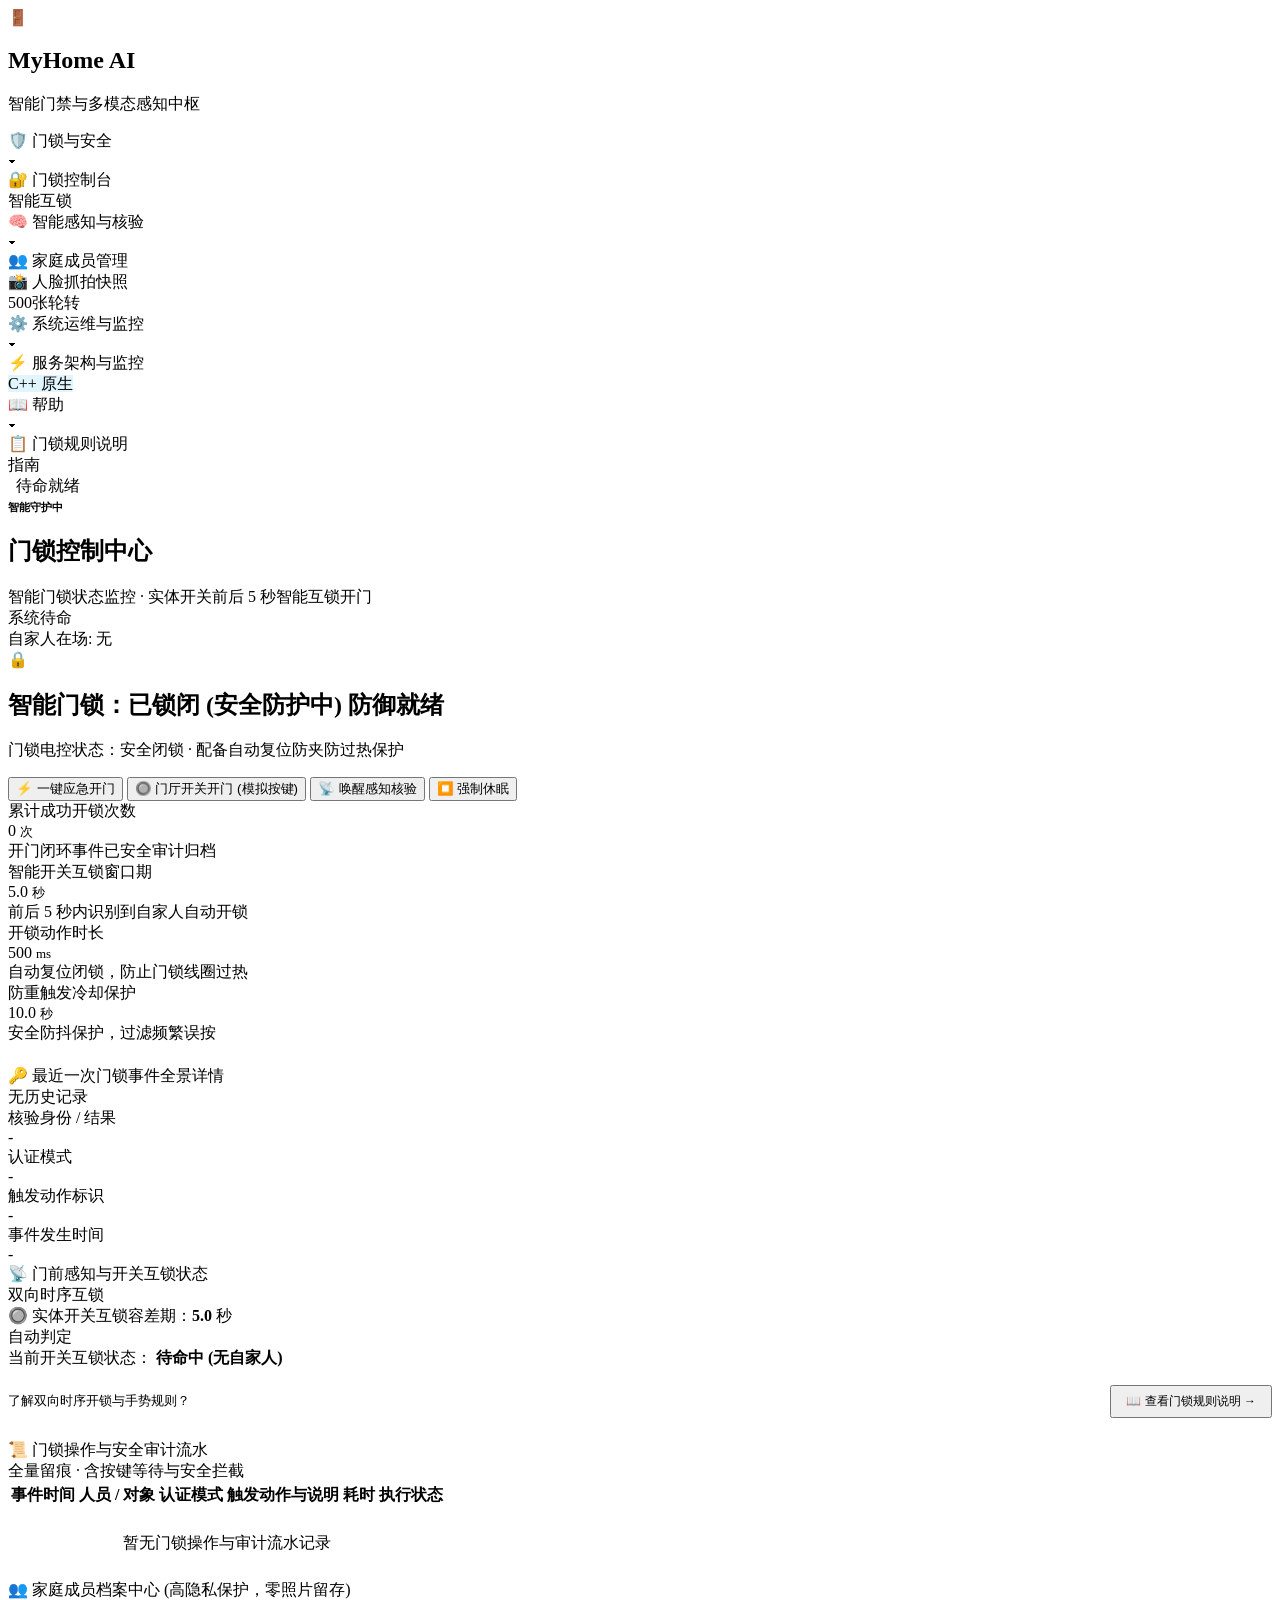
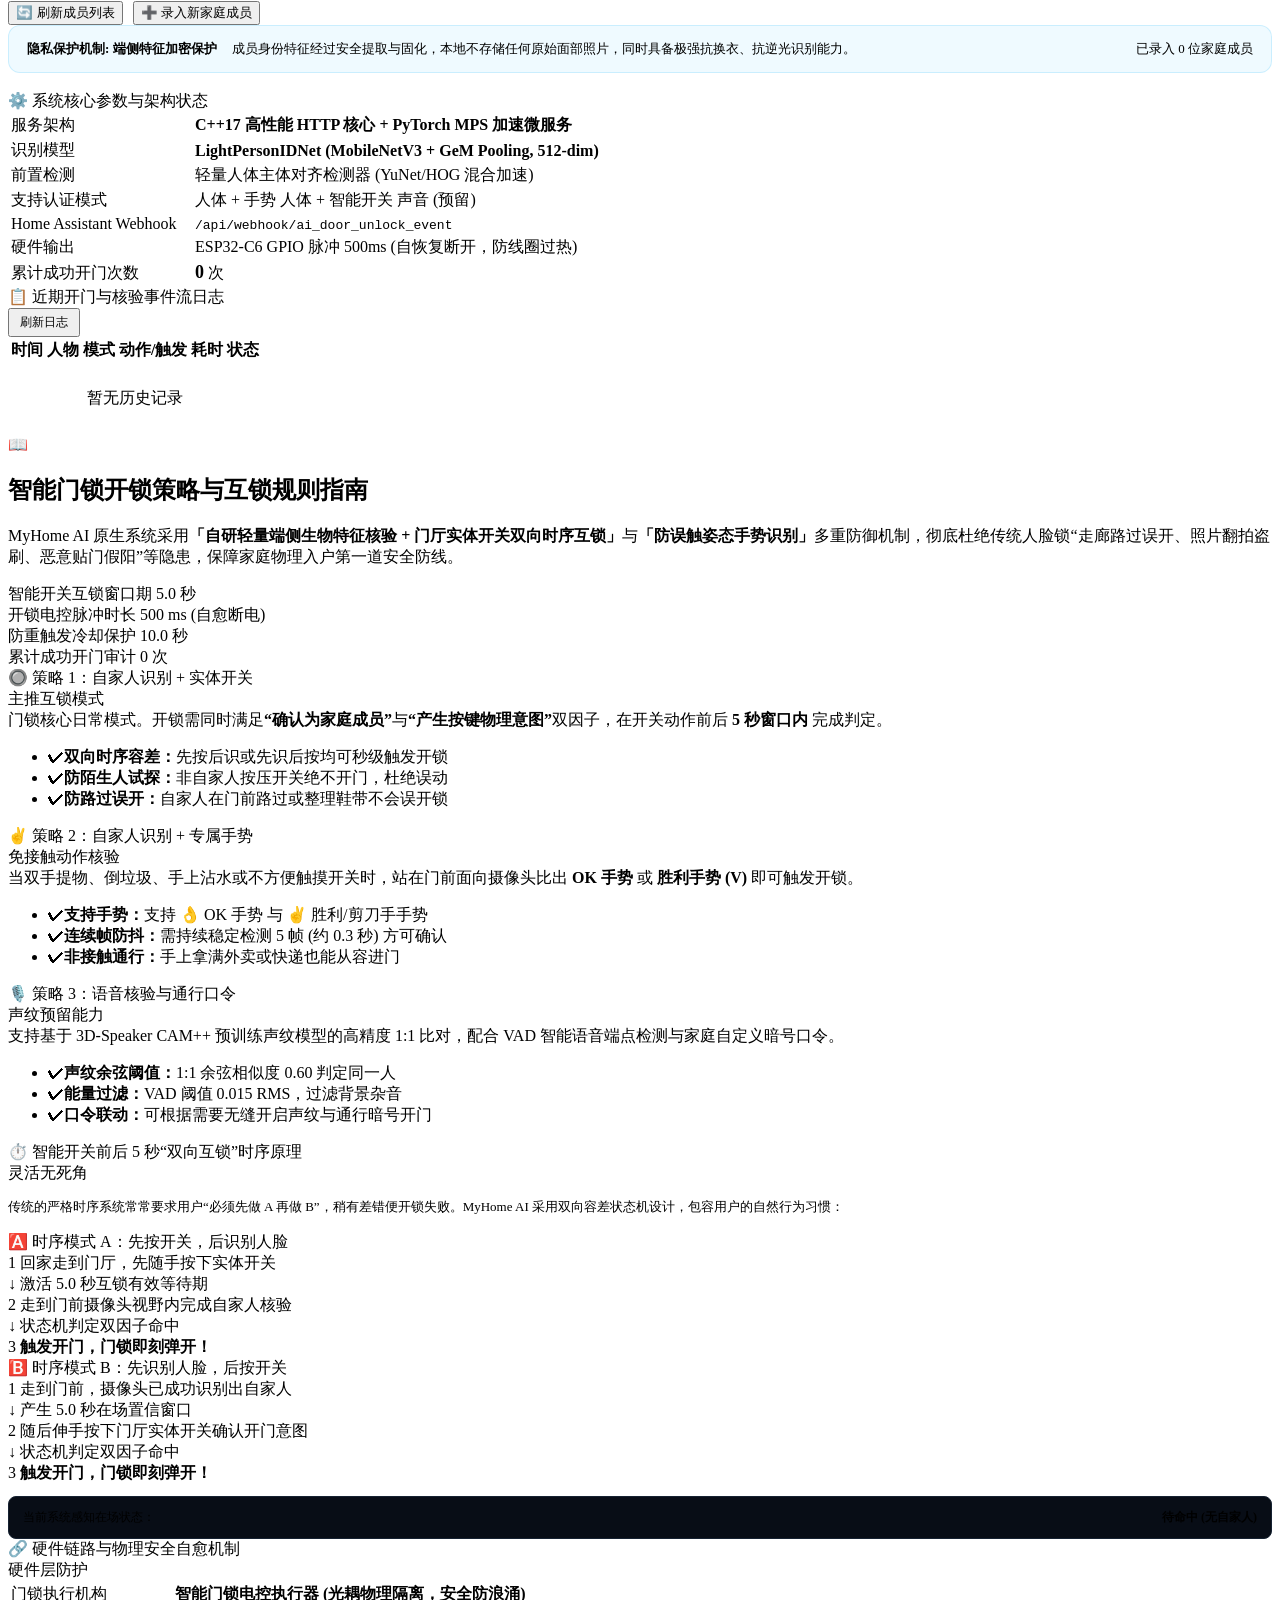
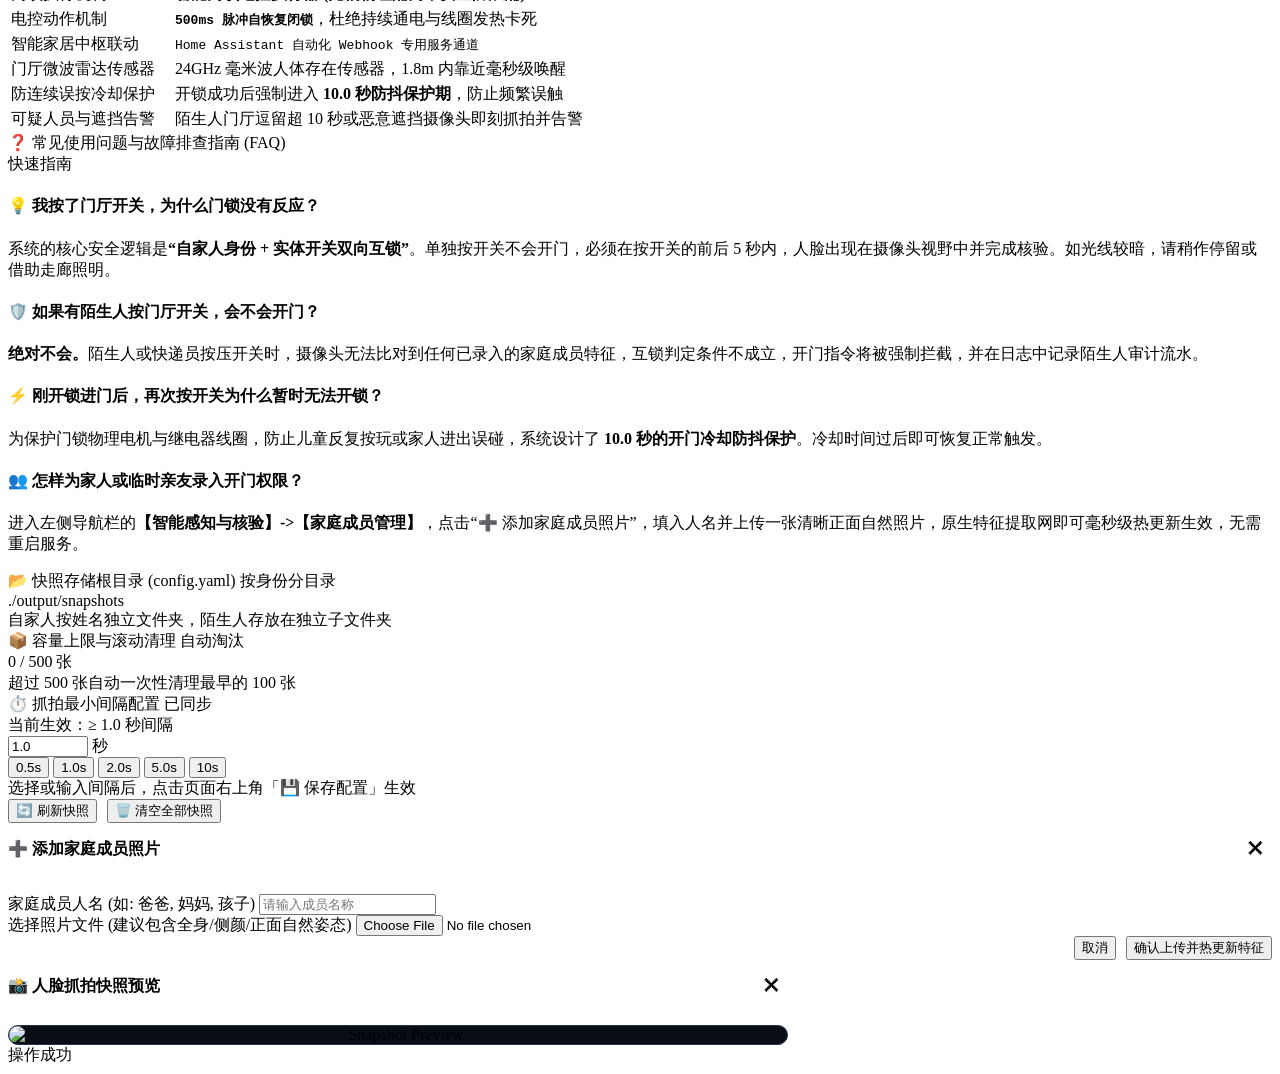
==== commit d5036ec5: "完善页面" ====
--- a/web/index.html
+++ b/web/index.html
@@ -11,8 +11,9 @@
   <link rel="stylesheet" href="/css/layout.css" />
   <link rel="stylesheet" href="/css/components.css" />
   <link rel="stylesheet" href="/css/lock.css" />
-  <link rel="stylesheet" href="/css/test.css" />
   <link rel="stylesheet" href="/css/members.css" />
+  <link rel="stylesheet" href="/css/help.css" />
+  <link rel="stylesheet" href="/css/snapshots.css" />
 </head>
 <body>
   <div class="app-wrapper">
@@ -57,17 +58,18 @@
             <span class="group-arrow">▾</span>
           </div>
           <div class="tree-sub-items">
-            <a class="tree-item" data-tab="test">
-              <div class="tree-item-left">
-                <span class="tree-item-icon">👁️</span>
-                <span class="tree-item-label">门前识别核验</span>
-              </div>
-            </a>
             <a class="tree-item" data-tab="data">
               <div class="tree-item-left">
                 <span class="tree-item-icon">👥</span>
                 <span class="tree-item-label">家庭成员管理</span>
               </div>
+            </a>
+            <a class="tree-item" data-tab="snapshots">
+              <div class="tree-item-left">
+                <span class="tree-item-icon">📸</span>
+                <span class="tree-item-label">人脸抓拍快照</span>
+              </div>
+              <span class="tree-item-tag">500张轮转</span>
             </a>
           </div>
         </div>
@@ -88,6 +90,26 @@
                 <span class="tree-item-label">服务架构与监控</span>
               </div>
               <span class="tree-item-tag" style="background: rgba(56, 189, 248, 0.15); color: var(--accent);">C++ 原生</span>
+            </a>
+          </div>
+        </div>
+
+        <!-- 分组 4: 帮助 -->
+        <div class="tree-group">
+          <div class="tree-group-title" title="点击折叠/展开">
+            <div class="group-title-left">
+              <span class="group-icon">📖</span>
+              <span class="group-text">帮助</span>
+            </div>
+            <span class="group-arrow">▾</span>
+          </div>
+          <div class="tree-sub-items">
+            <a class="tree-item" data-tab="help">
+              <div class="tree-item-left">
+                <span class="tree-item-icon">📋</span>
+                <span class="tree-item-label">门锁规则说明</span>
+              </div>
+              <span class="tree-item-tag">指南</span>
             </a>
           </div>
         </div>
@@ -124,6 +146,7 @@
           <div class="pill">
             <span id="presencePillText">自家人在场: 无</span>
           </div>
+          <button class="btn btn-primary" id="btnSaveSnapInterval" style="display: none;">💾 保存配置</button>
         </div>
       </div>
 
@@ -189,271 +212,92 @@
           </div>
         </div>
 
-        <div class="grid-2">
-          <!-- 左侧：门锁安全策略与互锁机制 -->
-          <div>
-            <div class="card">
-              <div class="card-title">
-                <div class="title-left">
-                  <span>🛡️</span>
-                  <span>智能开锁策略与互锁规则</span>
-                </div>
-                <span class="badge badge-family">智能双向互锁</span>
-              </div>
-
-              <!-- 策略 1: 智能开关互锁 -->
-              <div class="policy-box">
-                <div class="policy-header">
-                  <div class="policy-title">
-                    <span>🔘</span>
-                    <span>策略 1：自家人识别 + 门厅实体开关</span>
-                  </div>
-                  <span class="badge badge-family">主推互锁模式</span>
-                </div>
-                <div class="policy-desc">
-                  不论是<strong>“先按开关、后识别人脸”</strong>还是<strong>“先识别人脸、后按开关”</strong>，只要在开关动作前后 <span id="policyWindowSecText" style="color: var(--accent); font-weight: 700;">5</span> 秒内完成自家人核验，门锁即刻安全打开。
-                </div>
-                <div class="policy-status-pill">
-                  <span style="color: var(--muted);">当前开关互锁状态：</span>
-                  <span id="lockPresenceStatus" style="font-weight: 700; color: var(--muted);">待命中 (无自家人)</span>
-                </div>
-              </div>
-
-              <!-- 策略 2: 人体 + 手势 -->
-              <div class="policy-box">
-                <div class="policy-header">
-                  <div class="policy-title">
-                    <span>✌️</span>
-                    <span>策略 2：自家人识别 + 专属手势</span>
-                  </div>
-                  <span class="badge badge-mode">动作核验</span>
-                </div>
-                <div class="policy-desc">
-                  当自家人站在门前时，面向摄像头比出 <strong>OK 手势</strong> 或 <strong>胜利手势 (V)</strong>，连续确认识别后自动开锁。
-                </div>
-                <div style="margin-top: 8px; font-size: 12px; color: var(--muted);">
-                  门前站立自家人面向摄像头比出手势，多帧确认后自动开门，防误触防假阳。
-                </div>
-              </div>
-
-              <!-- 策略 3: 声音核验 -->
-              <div class="policy-box">
-                <div class="policy-header">
-                  <div class="policy-title">
-                    <span>🎙️</span>
-                    <span>策略 3：语音核验与通行口令</span>
-                  </div>
-                  <span class="badge badge-warning">预留能力</span>
-                </div>
-                <div class="policy-desc">
-                  支持声纹识别与通行口令联动开门，功能就绪后即可在控制台启用。
-                </div>
-              </div>
-            </div>
-
-            <!-- 硬件链路卡片 -->
-            <div class="card">
-              <div class="card-title">
-                <div class="title-left">
-                  <span>🔗</span>
-                  <span>智能家居与开门联动说明</span>
-                </div>
-              </div>
-              <table>
-                <tbody>
-                  <tr>
-                    <td style="color: var(--muted); width: 180px;">门锁执行机构</td>
-                    <td><strong>智能门锁电控执行器 (光耦物理隔离，安全防冲击)</strong></td>
-                  </tr>
-                  <tr>
-                    <td style="color: var(--muted);">智能家居中枢联动</td>
-                    <td><code>Home Assistant 门锁自动化联动服务</code></td>
-                  </tr>
-                  <tr>
-                    <td style="color: var(--muted);">门厅人体存在传感器</td>
-                    <td>门厅微波人体存在传感器 (毫秒级靠近感知唤醒)</td>
-                  </tr>
-                  <tr>
-                    <td style="color: var(--muted);">安全阻断与自愈保护</td>
-                    <td>开门指令触发后自动复位闭锁，全方位保障用电安全</td>
-                  </tr>
-                </tbody>
-              </table>
-            </div>
-          </div>
-
-          <!-- 右侧：最近开锁全景卡片与开门流水表 -->
-          <div>
-            <div class="card">
-              <div class="card-title">
-                <div class="title-left">
-                  <span>🔑</span>
-                  <span>最近一次开门事件全景详情</span>
-                </div>
-                <span class="badge badge-family" id="lockLastPassedBadge">无历史记录</span>
-              </div>
-              <div class="showcase-row">
-                <div class="showcase-item">
-                  <div class="item-label">核验身份人员</div>
-                  <div class="item-val" style="color: var(--accent);" id="lockLastPerson">-</div>
-                </div>
-                <div class="showcase-item">
-                  <div class="item-label">认证模式</div>
-                  <div class="item-val" id="lockLastMode">-</div>
-                </div>
-                <div class="showcase-item">
-                  <div class="item-label">动作触发标识</div>
-                  <div class="item-val" style="color: var(--purple);" id="lockLastAction">-</div>
-                </div>
-                <div class="showcase-item">
-                  <div class="item-label">开门发生时间</div>
-                  <div class="item-val" style="color: var(--muted);" id="lockLastTime">-</div>
-                </div>
-              </div>
-            </div>
-
-            <!-- 专属开门流水表 -->
-            <div class="card">
-              <div class="card-title">
-                <div class="title-left">
-                  <span>📜</span>
-                  <span>门锁开锁安全审计流水</span>
-                </div>
-              </div>
-              <div class="table-container" style="max-height: 420px; overflow-y: auto;">
-                <table>
-                  <thead>
-                    <tr>
-                      <th>开门时间</th>
-                      <th>人员</th>
-                      <th>认证模式</th>
-                      <th>触发动作</th>
-                      <th>耗时</th>
-                      <th>执行状态</th>
-                    </tr>
-                  </thead>
-                  <tbody id="lockHistoryTableBody">
-                    <tr><td colspan="6" style="text-align: center; color: var(--muted); padding: 24px;">暂无开门流水记录</td></tr>
-                  </tbody>
-                </table>
-              </div>
-            </div>
-          </div>
-        </div>
-      </section>
-
-      <!-- ============================================================
-           模块 2: 视觉核验与仿真测试 (Tab: test)
-           ============================================================ -->
-      <section id="tab_test" class="tab-content">
-        <div class="grid-2">
-          <!-- 左侧：图像上传与标注预览 -->
-          <div class="card">
+        <div class="grid-2" style="margin-bottom: 22px;">
+          <!-- 最近一次门锁事件全景卡片 -->
+          <div class="card" style="margin-bottom: 0;">
             <div class="card-title">
               <div class="title-left">
-                <span>📸</span>
-                <span>门前照片测试与人员识别</span>
-              </div>
-              <button class="btn btn-outline" style="padding: 6px 12px;" id="btnLoadSample">加载示例门前照片</button>
-            </div>
-
-            <div class="upload-zone" id="uploadDropZone" onclick="document.getElementById('fileInput').click()">
-              <span class="upload-icon">📂</span>
-              <div style="font-weight: 700; font-size: 15px;">点击或拖拽门前照片至此体验识别效果</div>
-              <div class="upload-hint">支持 JPG, PNG, WEBP 格式，自动识别门前人员并匹配家庭成员档案</div>
-              <input type="file" id="fileInput" accept="image/*" style="display: none;" />
-            </div>
-
-            <div class="preview-box">
-              <div class="preview-placeholder" id="previewPlaceholder">
-                <span style="font-size: 36px;">🖼️</span>
-                <span>上传照片后，此处将呈现画面中的人员位置与识别标识</span>
-              </div>
-              <img id="annotatedImg" style="display: none;" alt="Annotated Output" />
-            </div>
-
-            <!-- 光耦继电器动画条 -->
-            <div class="relay-banner">
-              <div class="relay-indicator">
-                <div class="relay-led" id="relayLed"></div>
-                <div>
-                  <div style="font-weight: 700; font-size: 13px;" id="relayStatusTitle">门锁电控状态：安全闭锁 (待命)</div>
-                  <div style="font-size: 12px; color: var(--muted);" id="relayStatusDesc">核验通过时将触发自动开锁</div>
+                <span>🔑</span>
+                <span>最近一次门锁事件全景详情</span>
+              </div>
+              <span class="badge badge-family" id="lockLastPassedBadge">无历史记录</span>
+            </div>
+            <div class="showcase-row">
+              <div class="showcase-item">
+                <div class="item-label">核验身份 / 结果</div>
+                <div class="item-val" style="color: var(--accent);" id="lockLastPerson">-</div>
+              </div>
+              <div class="showcase-item">
+                <div class="item-label">认证模式</div>
+                <div class="item-val" id="lockLastMode">-</div>
+              </div>
+              <div class="showcase-item">
+                <div class="item-label">触发动作标识</div>
+                <div class="item-val" style="color: var(--purple);" id="lockLastAction">-</div>
+              </div>
+              <div class="showcase-item">
+                <div class="item-label">事件发生时间</div>
+                <div class="item-val" style="color: var(--muted);" id="lockLastTime">-</div>
+              </div>
+            </div>
+          </div>
+
+          <!-- 门前在场与实体开关互锁状态卡片 -->
+          <div class="card" style="margin-bottom: 0;">
+            <div class="card-title">
+              <div class="title-left">
+                <span>📡</span>
+                <span>门前感知与开关互锁状态</span>
+              </div>
+              <span class="badge badge-family">双向时序互锁</span>
+            </div>
+            <div class="policy-box" style="margin-bottom: 12px;">
+              <div class="policy-header">
+                <div class="policy-title">
+                  <span>🔘</span>
+                  <span>实体开关互锁容差期：<span id="policyWindowSecText" style="color: var(--accent); font-weight: 700;">5.0</span> 秒</span>
                 </div>
-              </div>
-              <button class="btn btn-primary" id="btnTriggerRelay">⚡ 模拟开门测试</button>
-            </div>
-          </div>
-
-          <!-- 右侧：纯净感知数据与仿真测试 -->
-          <div>
-            <div class="card">
-              <div class="card-title">
-                <div class="title-left">
-                  <span>📊</span>
-                  <span>门前感知与识别明细</span>
-                </div>
-                <span class="badge badge-mode" id="latencyBadge">识别耗时: 0 ms</span>
-              </div>
-
-              <div class="grid-3" style="margin-bottom: 16px;">
-                <div class="metric-tile">
-                  <span class="tile-label">画面总人数</span>
-                  <div class="tile-value" id="totalPersonsVal">0</div>
-                </div>
-                <div class="metric-tile">
-                  <span class="tile-label">自家人数</span>
-                  <div class="tile-value" id="familyCountVal" style="color: var(--success);">0</div>
-                </div>
-                <div class="metric-tile">
-                  <span class="tile-label">陌生人数</span>
-                  <div class="tile-value" id="strangerCountVal" style="color: var(--danger);">0</div>
-                </div>
-              </div>
-
-              <div style="font-size: 13px; font-weight: 700; color: var(--muted); margin-bottom: 8px;">检测到的人员与识别详情：</div>
-              <div id="personsListContainer" style="max-height: 180px; overflow-y: auto;">
-                <div style="color: var(--muted); font-size: 13px; text-align: center; padding: 20px 0;">暂无数据，请先上传照片测试</div>
-              </div>
-            </div>
-
-            <!-- 三模式仿真交互 -->
-            <div class="card">
-              <div class="card-title">
-                <div class="title-left">
-                  <span>🎛️</span>
-                  <span>三种开门方式体验</span>
-                </div>
-              </div>
-
-              <div class="sim-panel">
-                <div class="sim-btn-card" id="btnSimMode1">
-                  <div class="sim-icon">✌️</div>
-                  <h4>方式 1: 人体 + 手势</h4>
-                  <p>门前自家人匹配 + 比出 OK/胜利手势开门</p>
-                </div>
-                <div class="sim-btn-card" id="btnSimMode2">
-                  <div class="sim-icon">🔘</div>
-                  <h4>方式 2: 人体 + 智能开关</h4>
-                  <p>按门厅开关 + 前后 5 秒内识别到自家人即开门</p>
-                </div>
-                <div class="sim-btn-card" id="btnSimMode3">
-                  <div class="sim-icon">🎙️</div>
-                  <h4>方式 3: 声音核验</h4>
-                  <p>声纹比对 + 口令内容识别 (已保留接口)</p>
-                </div>
-              </div>
-
-              <div style="margin-top: 14px; padding: 12px; background: #0c121c; border-radius: 8px; border: 1px solid #1c2738; font-size: 13px;">
-                <div style="display: flex; justify-content: space-between; margin-bottom: 4px;">
-                  <span style="color: var(--muted);">门前自家人在场有效期：</span>
-                  <strong id="presenceWindowTimer">未激活 (0s)</strong>
-                </div>
-                <div style="font-size: 12px; color: var(--muted);" id="presenceWindowDesc">
-                  💡 互锁说明：在按下开关前后 5 秒内识别到自家人，系统即刻确认开门！
-                </div>
-              </div>
-            </div>
+                <span class="badge badge-mode">自动判定</span>
+              </div>
+              <div class="policy-status-pill">
+                <span style="color: var(--muted);">当前开关互锁状态：</span>
+                <span id="lockPresenceStatus" style="font-weight: 700; color: var(--muted);">待命中 (无自家人)</span>
+              </div>
+            </div>
+            <div style="display: flex; justify-content: space-between; align-items: center; padding-top: 4px;">
+              <span style="font-size: 12.5px; color: var(--muted);">了解双向时序开锁与手势规则？</span>
+              <button class="btn btn-outline" data-jump="help" style="padding: 6px 14px; font-size: 12px;">
+                <span>📖 查看门锁规则说明 →</span>
+              </button>
+            </div>
+          </div>
+        </div>
+
+        <!-- 专属门锁审计流水表 (全宽排版，开锁/按键等待/安全拦截全量留痕) -->
+        <div class="card">
+          <div class="card-title">
+            <div class="title-left">
+              <span>📜</span>
+              <span>门锁操作与安全审计流水</span>
+            </div>
+            <span class="badge badge-mode">全量留痕 · 含按键等待与安全拦截</span>
+          </div>
+          <div class="table-container" style="max-height: 440px; overflow-y: auto;">
+            <table>
+              <thead>
+                <tr>
+                  <th>事件时间</th>
+                  <th>人员 / 对象</th>
+                  <th>认证模式</th>
+                  <th>触发动作与说明</th>
+                  <th>耗时</th>
+                  <th>执行状态</th>
+                </tr>
+              </thead>
+              <tbody id="lockHistoryTableBody">
+                <tr><td colspan="6" style="text-align: center; color: var(--muted); padding: 24px;">暂无门锁操作与审计流水记录</td></tr>
+              </tbody>
+            </table>
           </div>
         </div>
       </section>
@@ -543,6 +387,320 @@
           </div>
         </div>
       </section>
+
+      <!-- ============================================================
+           模块 5: 帮助与门锁规则说明 (Tab: help)
+           ============================================================ -->
+      <section id="tab_help" class="tab-content">
+        <!-- 帮助中心全景 Hero 面板 -->
+        <div class="help-hero-banner">
+          <div class="help-hero-header">
+            <div class="help-hero-icon">📖</div>
+            <div class="help-hero-text">
+              <h2>智能门锁开锁策略与互锁规则指南</h2>
+              <p>
+                MyHome AI 原生系统采用<strong>「自研轻量端侧生物特征核验 + 门厅实体开关双向时序互锁」</strong>与<strong>「防误触姿态手势识别」</strong>多重防御机制，彻底杜绝传统人脸锁“走廊路过误开、照片翻拍盗刷、恶意贴门假阳”等隐患，保障家庭物理入户第一道安全防线。
+              </p>
+            </div>
+          </div>
+
+          <div class="help-metrics-strip">
+            <div class="help-metric-chip">
+              <span class="chip-label">智能开关互锁窗口期</span>
+              <span class="chip-val" id="helpWindowSecText">5.0 秒</span>
+            </div>
+            <div class="help-metric-chip">
+              <span class="chip-label">开锁电控脉冲时长</span>
+              <span class="chip-val" style="color: var(--purple);">500 ms (自愈断电)</span>
+            </div>
+            <div class="help-metric-chip">
+              <span class="chip-label">防重触发冷却保护</span>
+              <span class="chip-val" style="color: var(--warning);">10.0 秒</span>
+            </div>
+            <div class="help-metric-chip">
+              <span class="chip-label">累计成功开门审计</span>
+              <span class="chip-val" id="helpUnlockCount" style="color: var(--success);">0 次</span>
+            </div>
+          </div>
+        </div>
+
+        <!-- 三大认证策略卡片栅格 -->
+        <div class="help-strategy-grid">
+          <!-- 策略 1 -->
+          <div class="help-strategy-card">
+            <div class="help-strategy-header">
+              <div class="help-strategy-title">
+                <span>🔘</span>
+                <span>策略 1：自家人识别 + 实体开关</span>
+              </div>
+              <span class="badge badge-family">主推互锁模式</span>
+            </div>
+            <div class="help-strategy-desc">
+              门锁核心日常模式。开锁需同时满足<strong>“确认为家庭成员”</strong>与<strong>“产生按键物理意图”</strong>双因子，在开关动作前后 <strong>5 秒窗口内</strong> 完成判定。
+            </div>
+            <ul class="help-strategy-points">
+              <li><span class="bullet">✔</span><span><strong>双向时序容差：</strong>先按后识或先识后按均可秒级触发开锁</span></li>
+              <li><span class="bullet">✔</span><span><strong>防陌生人试探：</strong>非自家人按压开关绝不开门，杜绝误动</span></li>
+              <li><span class="bullet">✔</span><span><strong>防路过误开：</strong>自家人在门前路过或整理鞋带不会误开锁</span></li>
+            </ul>
+          </div>
+
+          <!-- 策略 2 -->
+          <div class="help-strategy-card">
+            <div class="help-strategy-header">
+              <div class="help-strategy-title">
+                <span>✌️</span>
+                <span>策略 2：自家人识别 + 专属手势</span>
+              </div>
+              <span class="badge badge-mode">免接触动作核验</span>
+            </div>
+            <div class="help-strategy-desc">
+              当双手提物、倒垃圾、手上沾水或不方便触摸开关时，站在门前面向摄像头比出 <strong>OK 手势</strong> 或 <strong>胜利手势 (V)</strong> 即可触发开锁。
+            </div>
+            <ul class="help-strategy-points">
+              <li><span class="bullet">✔</span><span><strong>支持手势：</strong>支持 👌 OK 手势 与 ✌️ 胜利/剪刀手手势</span></li>
+              <li><span class="bullet">✔</span><span><strong>连续帧防抖：</strong>需持续稳定检测 5 帧 (约 0.3 秒) 方可确认</span></li>
+              <li><span class="bullet">✔</span><span><strong>非接触通行：</strong>手上拿满外卖或快递也能从容进门</span></li>
+            </ul>
+          </div>
+
+          <!-- 策略 3 -->
+          <div class="help-strategy-card">
+            <div class="help-strategy-header">
+              <div class="help-strategy-title">
+                <span>🎙️</span>
+                <span>策略 3：语音核验与通行口令</span>
+              </div>
+              <span class="badge badge-warning">声纹预留能力</span>
+            </div>
+            <div class="help-strategy-desc">
+              支持基于 3D-Speaker CAM++ 预训练声纹模型的高精度 1:1 比对，配合 VAD 智能语音端点检测与家庭自定义暗号口令。
+            </div>
+            <ul class="help-strategy-points">
+              <li><span class="bullet">✔</span><span><strong>声纹余弦阈值：</strong>1:1 余弦相似度 0.60 判定同一人</span></li>
+              <li><span class="bullet">✔</span><span><strong>能量过滤：</strong>VAD 阈值 0.015 RMS，过滤背景杂音</span></li>
+              <li><span class="bullet">✔</span><span><strong>口令联动：</strong>可根据需要无缝开启声纹与通行暗号开门</span></li>
+            </ul>
+          </div>
+        </div>
+
+        <!-- 详细时序模式对比与硬件安全 -->
+        <div class="grid-2">
+          <!-- 左侧：双向互锁时序图解 -->
+          <div class="card">
+            <div class="card-title">
+              <div class="title-left">
+                <span>⏱️</span>
+                <span>智能开关前后 5 秒“双向互锁”时序原理</span>
+              </div>
+              <span class="badge badge-family">灵活无死角</span>
+            </div>
+            <p style="font-size: 13px; color: var(--muted); line-height: 1.6; margin-bottom: 14px;">
+              传统的严格时序系统常常要求用户“必须先做 A 再做 B”，稍有差错便开锁失败。MyHome AI 采用双向容差状态机设计，包容用户的自然行为习惯：
+            </p>
+
+            <div class="sequence-comparison-grid">
+              <!-- 时序 A -->
+              <div class="sequence-card">
+                <div class="sequence-card-title">
+                  <span>🅰️</span>
+                  <span>时序模式 A：先按开关，后识别人脸</span>
+                </div>
+                <div class="sequence-steps">
+                  <div class="sequence-step-item">
+                    <span class="sequence-step-num">1</span>
+                    <span>回家走到门厅，先随手按下实体开关</span>
+                  </div>
+                  <div class="sequence-arrow">↓ 激活 5.0 秒互锁有效等待期</div>
+                  <div class="sequence-step-item">
+                    <span class="sequence-step-num">2</span>
+                    <span>走到门前摄像头视野内完成自家人核验</span>
+                  </div>
+                  <div class="sequence-arrow">↓ 状态机判定双因子命中</div>
+                  <div class="sequence-step-item">
+                    <span class="sequence-step-num">3</span>
+                    <span style="color: var(--success); font-weight: 700;">触发开门，门锁即刻弹开！</span>
+                  </div>
+                </div>
+              </div>
+
+              <!-- 时序 B -->
+              <div class="sequence-card">
+                <div class="sequence-card-title">
+                  <span>🅱️</span>
+                  <span>时序模式 B：先识别人脸，后按开关</span>
+                </div>
+                <div class="sequence-steps">
+                  <div class="sequence-step-item">
+                    <span class="sequence-step-num">1</span>
+                    <span>走到门前，摄像头已成功识别出自家人</span>
+                  </div>
+                  <div class="sequence-arrow">↓ 产生 5.0 秒在场置信窗口</div>
+                  <div class="sequence-step-item">
+                    <span class="sequence-step-num">2</span>
+                    <span>随后伸手按下门厅实体开关确认开门意图</span>
+                  </div>
+                  <div class="sequence-arrow">↓ 状态机判定双因子命中</div>
+                  <div class="sequence-step-item">
+                    <span class="sequence-step-num">3</span>
+                    <span style="color: var(--success); font-weight: 700;">触发开门，门锁即刻弹开！</span>
+                  </div>
+                </div>
+              </div>
+            </div>
+
+            <div style="margin-top: 12px; padding: 12px 14px; background: #080d16; border-radius: 8px; border: 1px solid #162232; font-size: 12px; color: var(--muted); display: flex; justify-content: space-between; align-items: center;">
+              <span>当前系统感知在场状态：</span>
+              <span id="helpPresenceStatus" style="font-weight: 700;">待命中 (无自家人)</span>
+            </div>
+          </div>
+
+          <!-- 右侧：硬件链路与安全保障 -->
+          <div class="card">
+            <div class="card-title">
+              <div class="title-left">
+                <span>🔗</span>
+                <span>硬件链路与物理安全自愈机制</span>
+              </div>
+              <span class="badge badge-mode">硬件层防护</span>
+            </div>
+            <table>
+              <tbody>
+                <tr>
+                  <td style="color: var(--muted); width: 160px;">门锁执行机构</td>
+                  <td><strong>智能门锁电控执行器 (光耦物理隔离，安全防浪涌)</strong></td>
+                </tr>
+                <tr>
+                  <td style="color: var(--muted);">电控动作机制</td>
+                  <td><code style="color: var(--purple); font-weight: 700;">500ms 脉冲自恢复闭锁</code>，杜绝持续通电与线圈发热卡死</td>
+                </tr>
+                <tr>
+                  <td style="color: var(--muted);">智能家居中枢联动</td>
+                  <td><code>Home Assistant 自动化 Webhook 专用服务通道</code></td>
+                </tr>
+                <tr>
+                  <td style="color: var(--muted);">门厅微波雷达传感器</td>
+                  <td>24GHz 毫米波人体存在传感器，1.8m 内靠近毫秒级唤醒</td>
+                </tr>
+                <tr>
+                  <td style="color: var(--muted);">防连续误按冷却保护</td>
+                  <td>开锁成功后强制进入 <strong>10.0 秒防抖保护期</strong>，防止频繁误触</td>
+                </tr>
+                <tr>
+                  <td style="color: var(--muted);">可疑人员与遮挡告警</td>
+                  <td>陌生人门厅逗留超 10 秒或恶意遮挡摄像头即刻抓拍并告警</td>
+                </tr>
+              </tbody>
+            </table>
+          </div>
+        </div>
+
+        <!-- 常见问题与排查指南 (FAQ) -->
+        <div class="card">
+          <div class="card-title">
+            <div class="title-left">
+              <span>❓</span>
+              <span>常见使用问题与故障排查指南 (FAQ)</span>
+            </div>
+            <span class="badge badge-family">快速指南</span>
+          </div>
+
+          <div class="faq-grid">
+            <div class="faq-card">
+              <h4><span>💡</span> 我按了门厅开关，为什么门锁没有反应？</h4>
+              <p>
+                系统的核心安全逻辑是<strong>“自家人身份 + 实体开关双向互锁”</strong>。单独按开关不会开门，必须在按开关的前后 5 秒内，人脸出现在摄像头视野中并完成核验。如光线较暗，请稍作停留或借助走廊照明。
+              </p>
+            </div>
+
+            <div class="faq-card">
+              <h4><span>🛡️</span> 如果有陌生人按门厅开关，会不会开门？</h4>
+              <p>
+                <strong>绝对不会。</strong>陌生人或快递员按压开关时，摄像头无法比对到任何已录入的家庭成员特征，互锁判定条件不成立，开门指令将被强制拦截，并在日志中记录陌生人审计流水。
+              </p>
+            </div>
+
+            <div class="faq-card">
+              <h4><span>⚡</span> 刚开锁进门后，再次按开关为什么暂时无法开锁？</h4>
+              <p>
+                为保护门锁物理电机与继电器线圈，防止儿童反复按玩或家人进出误碰，系统设计了 <strong>10.0 秒的开门冷却防抖保护</strong>。冷却时间过后即可恢复正常触发。
+              </p>
+            </div>
+
+            <div class="faq-card">
+              <h4><span>👥</span> 怎样为家人或临时亲友录入开门权限？</h4>
+              <p>
+                进入左侧导航栏的<strong>【智能感知与核验】->【家庭成员管理】</strong>，点击“➕ 添加家庭成员照片”，填入人名并上传一张清晰正面自然照片，原生特征提取网即可毫秒级热更新生效，无需重启服务。
+              </p>
+            </div>
+          </div>
+        </div>
+      </section>
+
+      <!-- ==================== 模块 5: 人脸抓拍快照 ==================== -->
+      <section id="tab_snapshots" class="tab-content">
+        <div class="snapshot-policy-banner">
+          <div class="snapshot-meta-card">
+            <div class="snapshot-meta-label">
+              <span>📂 快照存储根目录 (config.yaml)</span>
+              <span class="badge badge-mode">按身份分目录</span>
+            </div>
+            <div class="snapshot-meta-value" id="snapRootDirText">./output/snapshots</div>
+            <div class="snapshot-meta-sub" id="snapAbsRootDirText">自家人按姓名独立文件夹，陌生人存放在独立子文件夹</div>
+          </div>
+
+          <div class="snapshot-meta-card">
+            <div class="snapshot-meta-label">
+              <span>📦 容量上限与滚动清理</span>
+              <span class="badge badge-family">自动淘汰</span>
+            </div>
+            <div class="snapshot-meta-value" id="snapCountText">0 / 500 张</div>
+            <div class="snapshot-progress-track">
+              <div class="snapshot-progress-fill" id="snapCapacityFill" style="width: 0%;"></div>
+            </div>
+            <div class="snapshot-meta-sub" id="snapPolicyRuleText">超过 500 张自动一次性清理最早的 100 张</div>
+          </div>
+
+          <div class="snapshot-meta-card">
+            <div class="snapshot-meta-label">
+              <span>⏱️ 抓拍最小间隔配置</span>
+              <span class="badge badge-mode" id="snapConfigStatusBadge">已同步</span>
+            </div>
+            <div class="snapshot-meta-value">当前生效：≥ <span id="snapIntervalValueDisplay" style="color: var(--accent);">1.0</span> 秒间隔</div>
+            <div class="snap-interval-editor">
+              <div class="snap-interval-input-wrap">
+                <input type="number" id="snapIntervalInput" class="snap-interval-input" min="0.2" max="3600" step="0.5" value="1.0" />
+                <span class="snap-interval-unit">秒</span>
+              </div>
+              <div class="snap-preset-row" id="snapIntervalPresets">
+                <button type="button" class="snap-preset-chip" data-preset-sec="0.5">0.5s</button>
+                <button type="button" class="snap-preset-chip active" data-preset-sec="1.0">1.0s</button>
+                <button type="button" class="snap-preset-chip" data-preset-sec="2.0">2.0s</button>
+                <button type="button" class="snap-preset-chip" data-preset-sec="5.0">5.0s</button>
+                <button type="button" class="snap-preset-chip" data-preset-sec="10.0">10s</button>
+              </div>
+            </div>
+            <div class="snapshot-meta-sub" id="snapIntervalRuleText">选择或输入间隔后，点击页面右上角「💾 保存配置」生效</div>
+          </div>
+        </div>
+
+        <div class="card">
+          <div class="snapshot-toolbar">
+            <div class="snapshot-folder-pills" id="snapFolderPills">
+              <!-- 动态渲染：全部目录 / 爸爸 / 淘淘 / 陌生人 -->
+            </div>
+            <div style="display: flex; gap: 10px; flex-wrap: wrap;">
+              <button class="btn btn-outline btn-sm" id="btnRefreshSnapshots">🔄 刷新快照</button>
+              <button class="btn btn-outline btn-sm" id="btnClearCurrentSubdir" style="display: none;">🧹 清空当前目录</button>
+              <button class="btn btn-danger btn-sm" id="btnClearAllSnapshots">🗑️ 清空全部快照</button>
+            </div>
+          </div>
+
+          <div class="snapshot-grid" id="snapshotsGrid">
+            <!-- 动态渲染快照缩略图网格 -->
+          </div>
+        </div>
+      </section>
     </main>
   </div>
 
@@ -575,6 +733,22 @@
     </div>
   </div>
 
+  <!-- 快照高清预览 模态弹窗 -->
+  <div class="modal-overlay" id="snapshotPreviewModal">
+    <div class="modal-card" style="max-width: 780px;">
+      <div style="display: flex; justify-content: space-between; align-items: center; margin-bottom: 12px;">
+        <div>
+          <h3 id="snapshotPreviewTitle" style="font-size: 16px; font-weight: 700;">📸 人脸抓拍快照预览</h3>
+          <div id="snapshotPreviewMeta" style="font-size: 12px; color: var(--muted); margin-top: 4px;"></div>
+        </div>
+        <button id="btnCloseSnapshotPreview" style="background: none; border: none; color: var(--muted); font-size: 20px; cursor: pointer;">✕</button>
+      </div>
+      <div style="text-align: center; background: #090d16; border-radius: 10px; overflow: hidden; border: 1px solid #24344d;">
+        <img id="snapshotPreviewImg" style="max-width: 100%; max-height: 70vh; display: block; margin: 0 auto;" alt="Snapshot Preview" />
+      </div>
+    </div>
+  </div>
+
   <!-- 全局 Toast 提示容器 -->
   <div id="toast">操作成功</div>
 
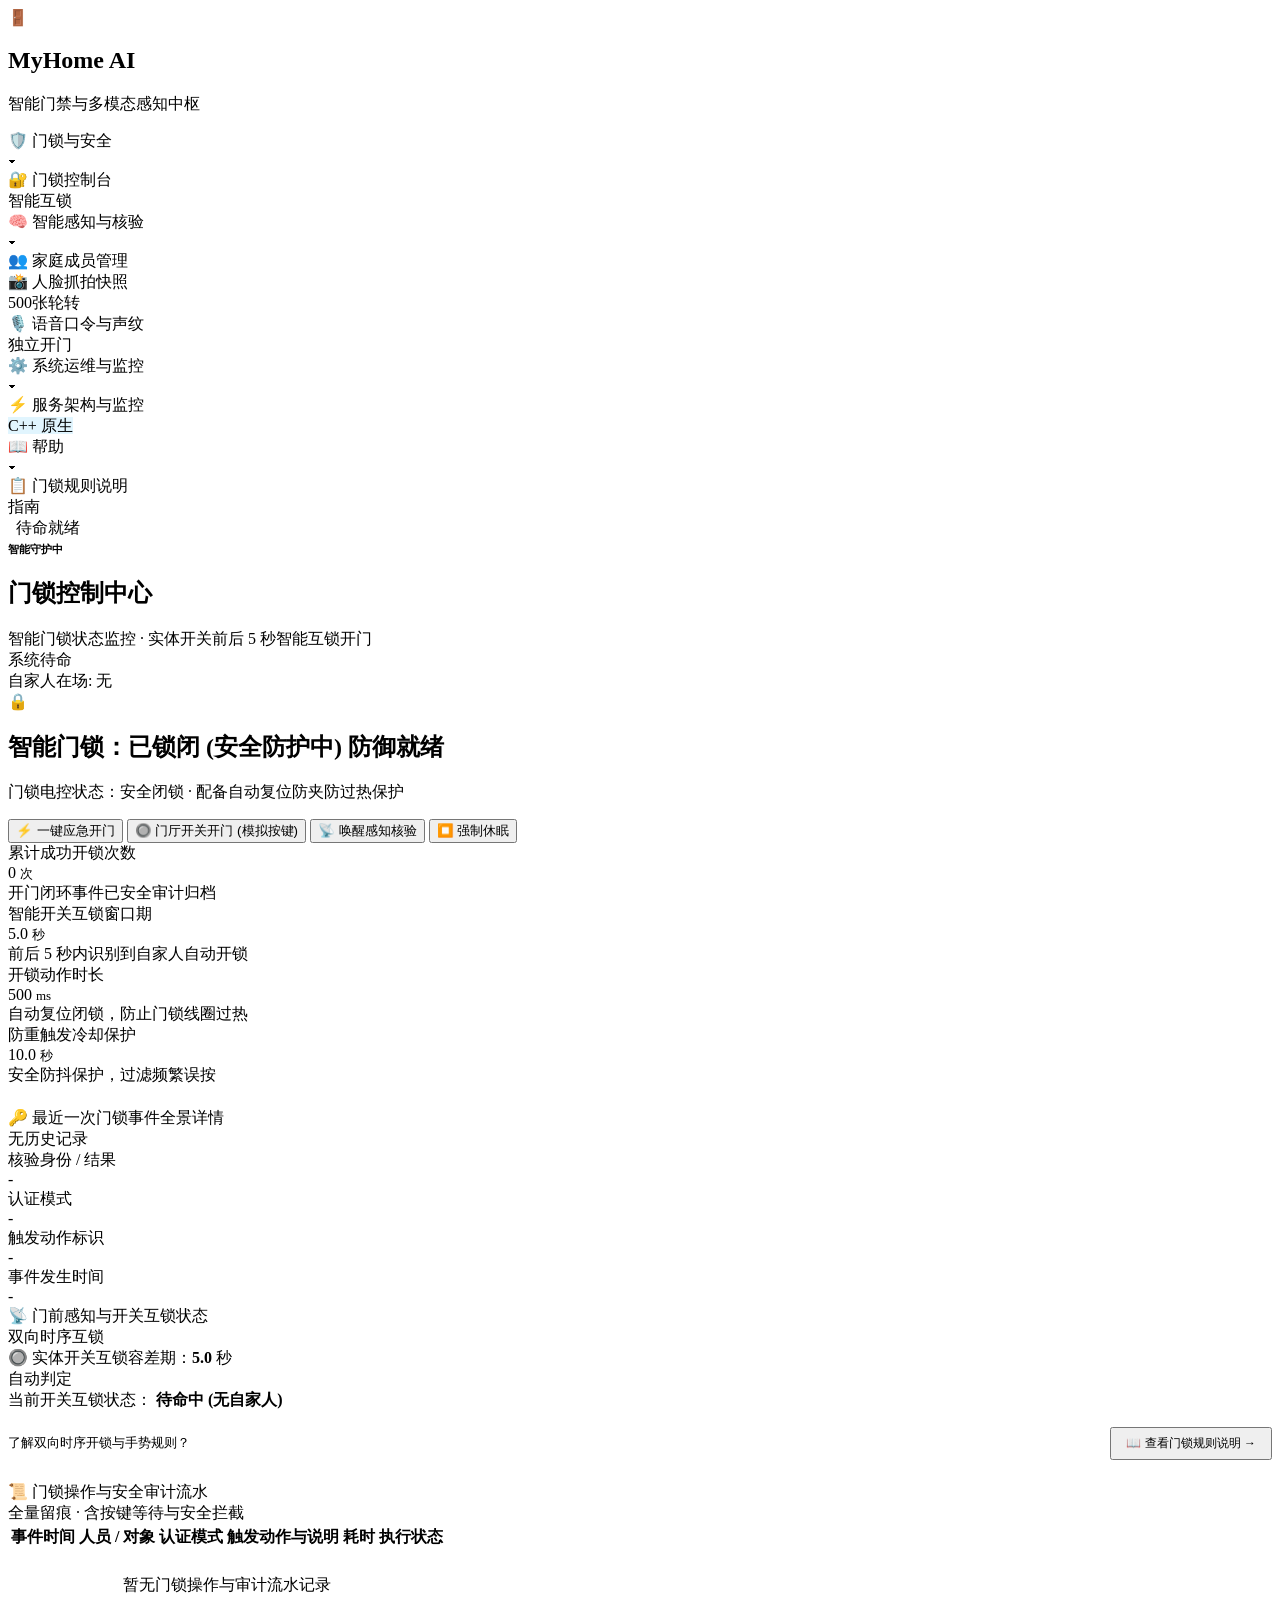
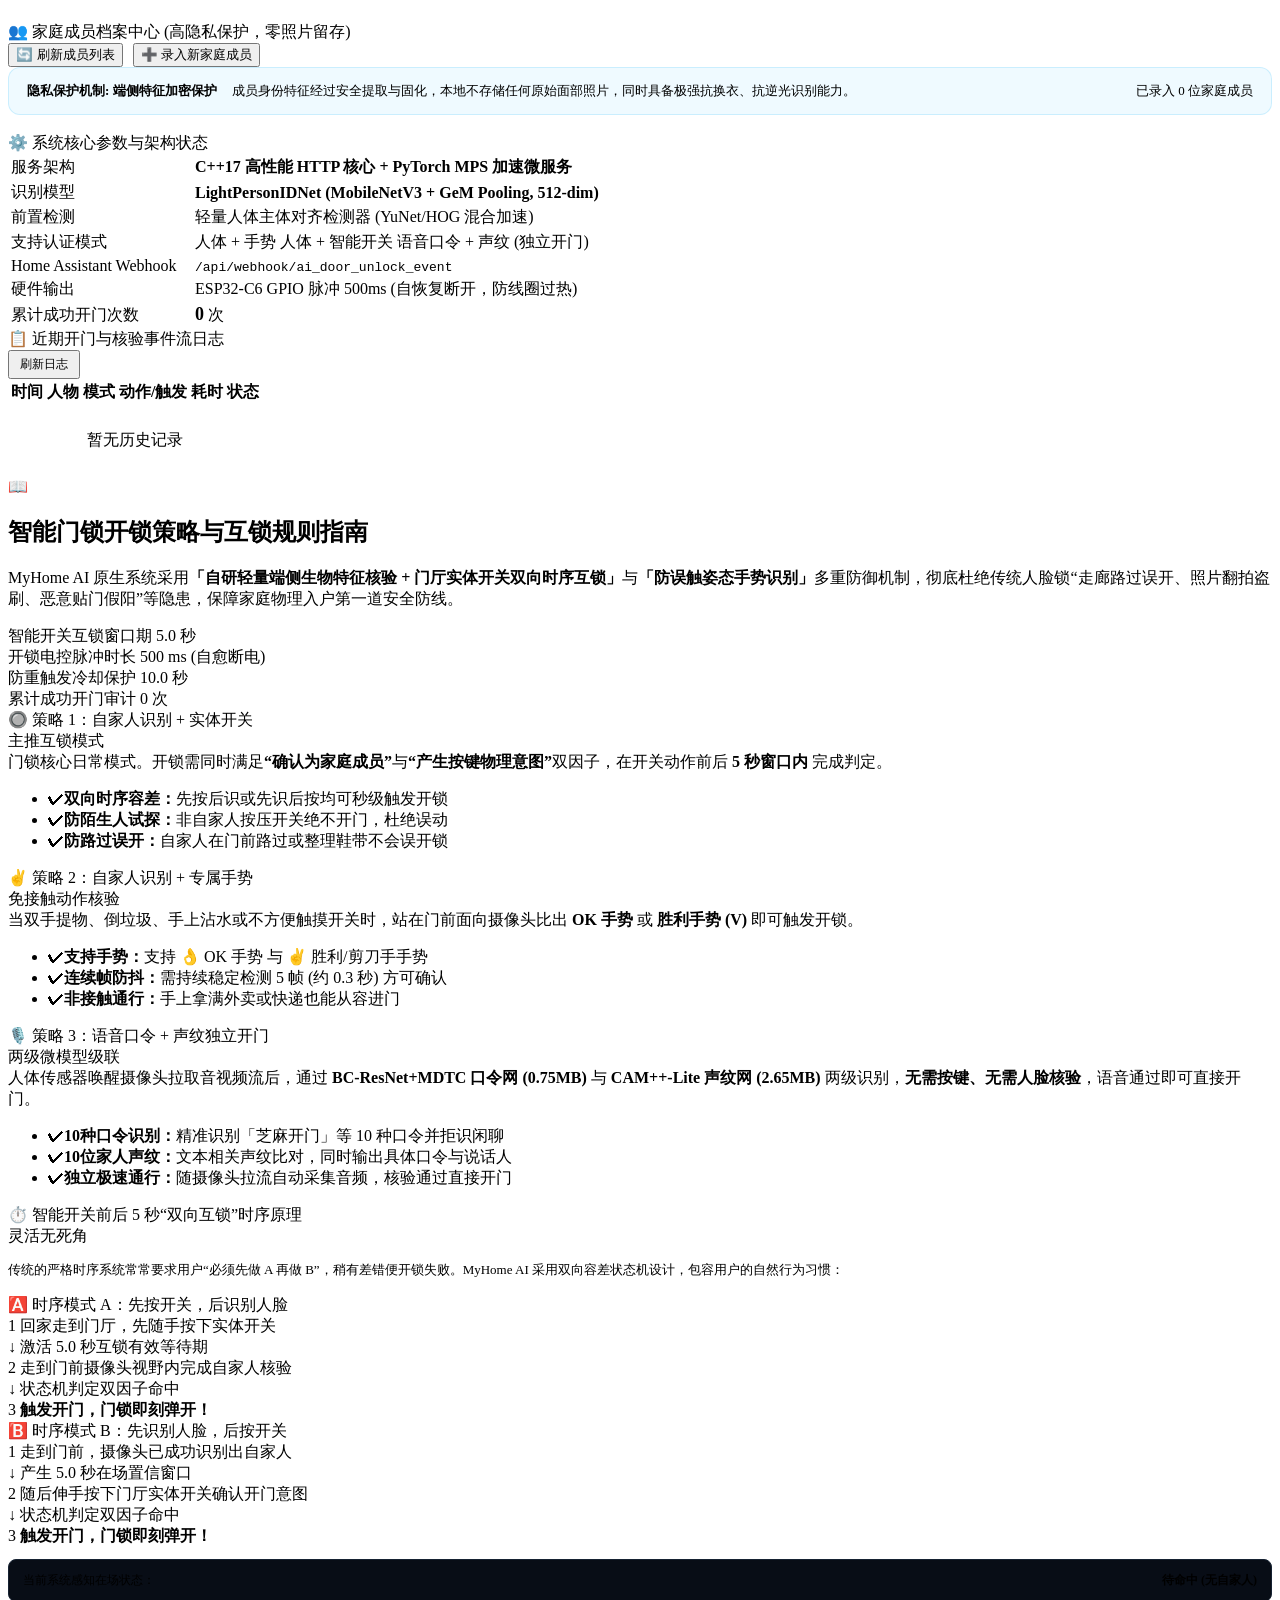
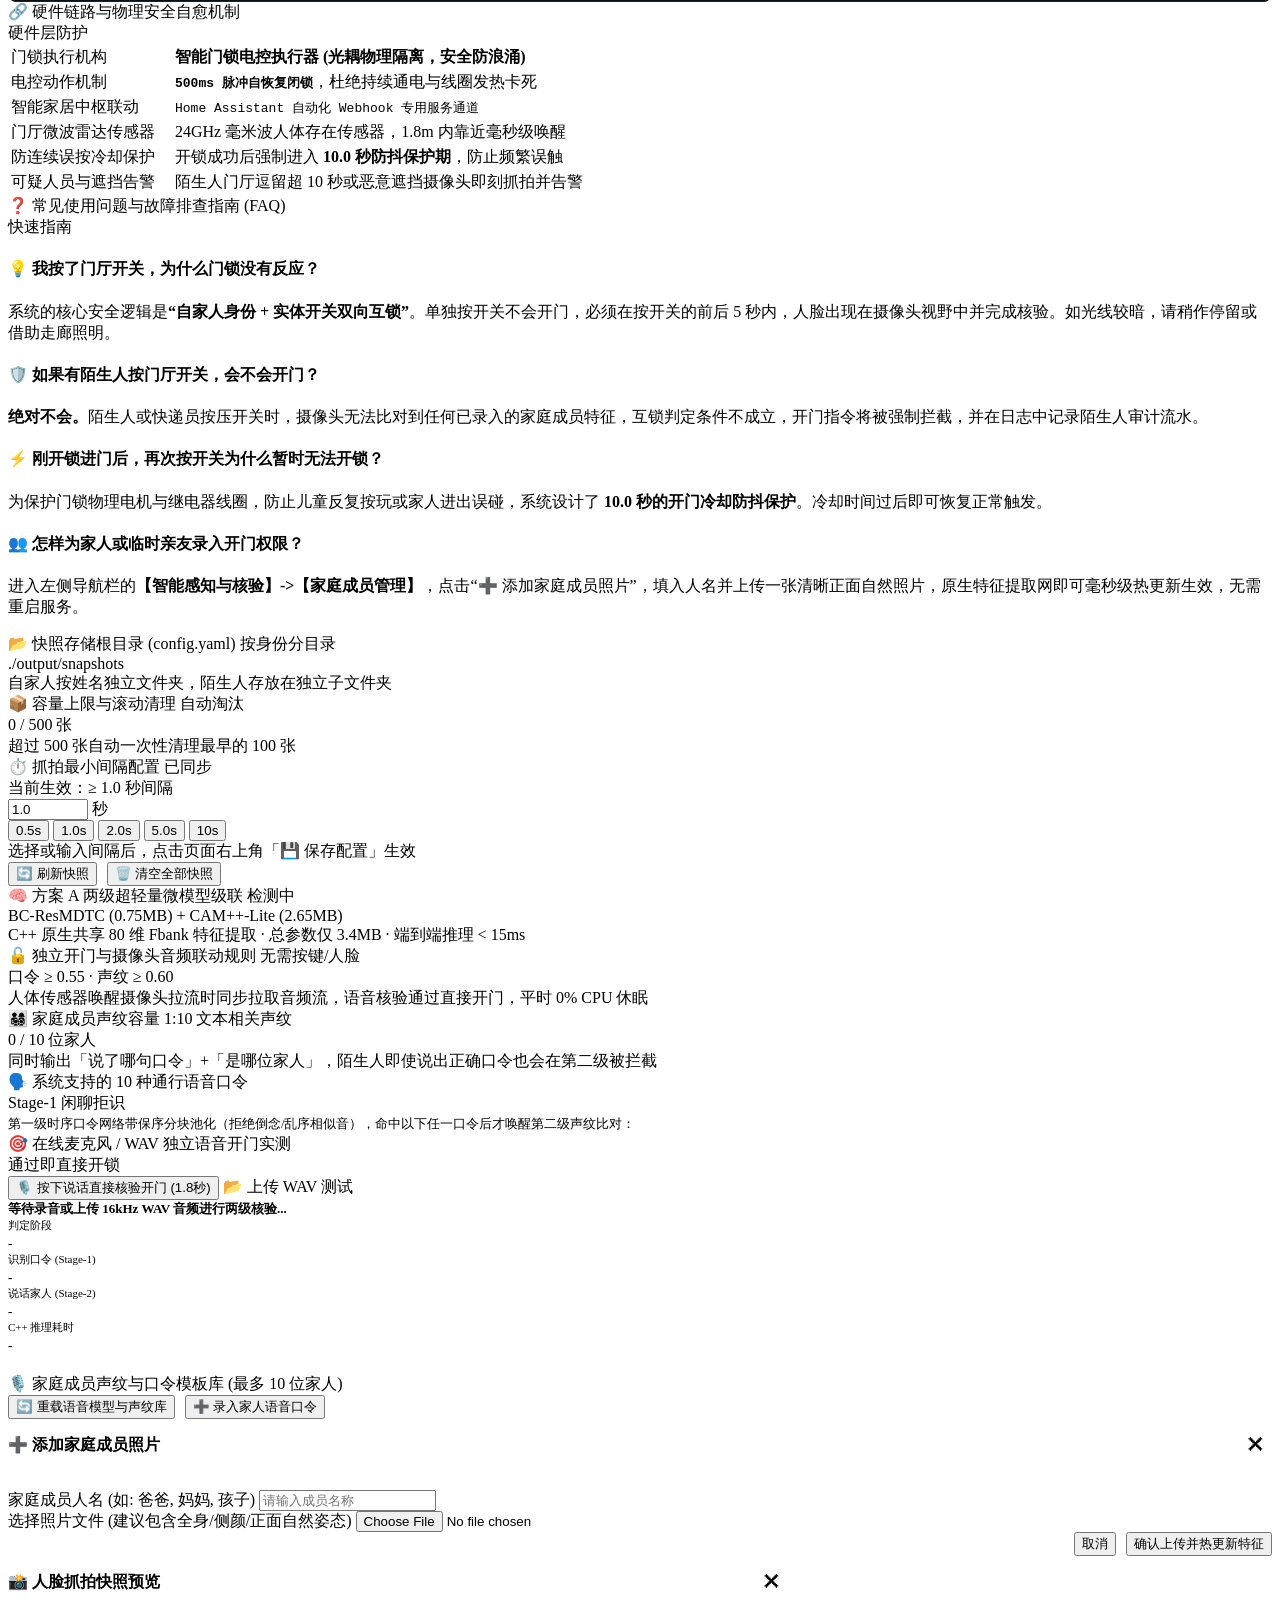
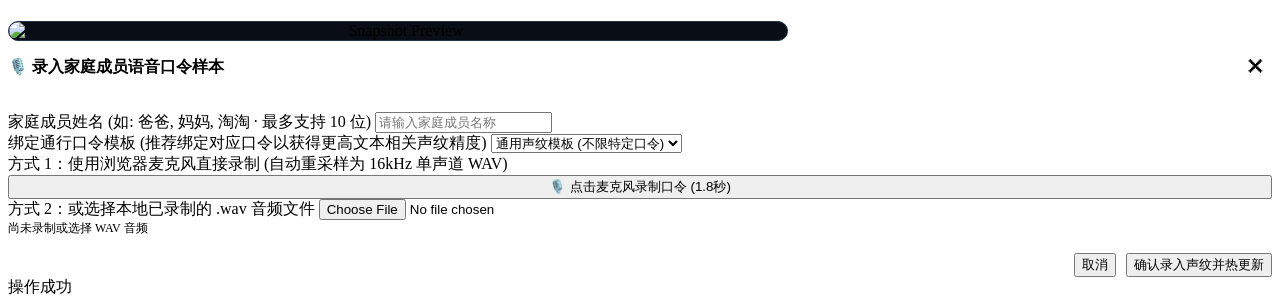
==== commit 4de70b3c: "新增两级轻量语音口令与声纹识别独立开门功能及离线训练套件" ====
--- a/web/index.html
+++ b/web/index.html
@@ -14,6 +14,7 @@
   <link rel="stylesheet" href="/css/members.css" />
   <link rel="stylesheet" href="/css/help.css" />
   <link rel="stylesheet" href="/css/snapshots.css" />
+  <link rel="stylesheet" href="/css/voice.css" />
 </head>
 <body>
   <div class="app-wrapper">
@@ -70,6 +71,13 @@
                 <span class="tree-item-label">人脸抓拍快照</span>
               </div>
               <span class="tree-item-tag">500张轮转</span>
+            </a>
+            <a class="tree-item" data-tab="voice">
+              <div class="tree-item-left">
+                <span class="tree-item-icon">🎙️</span>
+                <span class="tree-item-label">语音口令与声纹</span>
+              </div>
+              <span class="tree-item-tag">独立开门</span>
             </a>
           </div>
         </div>
@@ -350,7 +358,7 @@
                 <tr><td style="color: var(--muted);">支持认证模式</td><td>
                   <span class="badge badge-mode">人体 + 手势</span>
                   <span class="badge badge-mode">人体 + 智能开关</span>
-                  <span class="badge badge-mode">声音 (预留)</span>
+                  <span class="badge badge-family">语音口令 + 声纹 (独立开门)</span>
                 </td></tr>
                 <tr><td style="color: var(--muted);">Home Assistant Webhook</td><td><code>/api/webhook/ai_door_unlock_event</code></td></tr>
                 <tr><td style="color: var(--muted);">硬件输出</td><td>ESP32-C6 GPIO 脉冲 500ms (自恢复断开，防线圈过热)</td></tr>
@@ -469,17 +477,17 @@
             <div class="help-strategy-header">
               <div class="help-strategy-title">
                 <span>🎙️</span>
-                <span>策略 3：语音核验与通行口令</span>
-              </div>
-              <span class="badge badge-warning">声纹预留能力</span>
+                <span>策略 3：语音口令 + 声纹独立开门</span>
+              </div>
+              <span class="badge badge-family">两级微模型级联</span>
             </div>
             <div class="help-strategy-desc">
-              支持基于 3D-Speaker CAM++ 预训练声纹模型的高精度 1:1 比对，配合 VAD 智能语音端点检测与家庭自定义暗号口令。
+              人体传感器唤醒摄像头拉取音视频流后，通过 <strong>BC-ResNet+MDTC 口令网 (0.75MB)</strong> 与 <strong>CAM++-Lite 声纹网 (2.65MB)</strong> 两级识别，<strong>无需按键、无需人脸核验</strong>，语音通过即可直接开门。
             </div>
             <ul class="help-strategy-points">
-              <li><span class="bullet">✔</span><span><strong>声纹余弦阈值：</strong>1:1 余弦相似度 0.60 判定同一人</span></li>
-              <li><span class="bullet">✔</span><span><strong>能量过滤：</strong>VAD 阈值 0.015 RMS，过滤背景杂音</span></li>
-              <li><span class="bullet">✔</span><span><strong>口令联动：</strong>可根据需要无缝开启声纹与通行暗号开门</span></li>
+              <li><span class="bullet">✔</span><span><strong>10种口令识别：</strong>精准识别「芝麻开门」等 10 种口令并拒识闲聊</span></li>
+              <li><span class="bullet">✔</span><span><strong>10位家人声纹：</strong>文本相关声纹比对，同时输出具体口令与说话人</span></li>
+              <li><span class="bullet">✔</span><span><strong>独立极速通行：</strong>随摄像头拉流自动采集音频，核验通过直接开门</span></li>
             </ul>
           </div>
         </div>
@@ -701,6 +709,108 @@
           </div>
         </div>
       </section>
+
+      <!-- ==================== 模块 6: 方案 A 两级语音口令与声纹核验 ==================== -->
+      <section id="tab_voice" class="tab-content">
+        <div class="voice-policy-banner">
+          <div class="voice-meta-card">
+            <div class="voice-meta-header">
+              <span>🧠 方案 A 两级超轻量微模型级联</span>
+              <span class="badge badge-family" id="voiceModelReadyBadge">检测中</span>
+            </div>
+            <div class="voice-meta-value">BC-ResMDTC (0.75MB) + CAM++-Lite (2.65MB)</div>
+            <div class="voice-meta-sub">C++ 原生共享 80 维 Fbank 特征提取 · 总参数仅 3.4MB · 端到端推理 &lt; 15ms</div>
+          </div>
+
+          <div class="voice-meta-card">
+            <div class="voice-meta-header">
+              <span>🔓 独立开门与摄像头音频联动规则</span>
+              <span class="badge badge-mode">无需按键/人脸</span>
+            </div>
+            <div class="voice-meta-value" id="voiceThresholdsText">口令 ≥ 0.55 · 声纹 ≥ 0.60</div>
+            <div class="voice-meta-sub">人体传感器唤醒摄像头拉流时同步拉取音频流，语音核验通过直接开门，平时 0% CPU 休眠</div>
+          </div>
+
+          <div class="voice-meta-card">
+            <div class="voice-meta-header">
+              <span>👨‍👩‍👧‍👦 家庭成员声纹容量</span>
+              <span class="badge badge-family">1:10 文本相关声纹</span>
+            </div>
+            <div class="voice-meta-value" id="voiceMemberQuotaText">0 / 10 位家人</div>
+            <div class="voice-meta-sub">同时输出「说了哪句口令」+「是哪位家人」，陌生人即使说出正确口令也会在第二级被拦截</div>
+          </div>
+        </div>
+
+        <div class="grid-2" style="margin-bottom: 20px;">
+          <div class="card" style="margin-bottom: 0;">
+            <div class="card-title">
+              <div class="title-left">
+                <span>🗣️</span>
+                <span>系统支持的 10 种通行语音口令</span>
+              </div>
+              <span class="badge badge-mode">Stage-1 闲聊拒识</span>
+            </div>
+            <div style="font-size: 12.5px; color: var(--muted); line-height: 1.6;">
+              第一级时序口令网络带保序分块池化（拒绝倒念/乱序相似音），命中以下任一口令后才唤醒第二级声纹比对：
+            </div>
+            <div class="voice-commands-wrap" id="voiceCommandsList"></div>
+          </div>
+
+          <div class="card" style="margin-bottom: 0;">
+            <div class="card-title">
+              <div class="title-left">
+                <span>🎯</span>
+                <span>在线麦克风 / WAV 独立语音开门实测</span>
+              </div>
+              <span class="badge badge-family">通过即直接开锁</span>
+            </div>
+            <div class="voice-test-panel">
+              <div class="voice-record-actions">
+                <button type="button" class="btn-record-voice" id="btnRecordTestVoice">🎙️ 按下说话直接核验开门 (1.8秒)</button>
+                <label class="btn btn-outline" style="cursor: pointer; margin: 0;">
+                  <span>📂 上传 WAV 测试</span>
+                  <input type="file" id="voiceVerifyFileInput" accept=".wav,audio/wav" style="display: none;" />
+                </label>
+              </div>
+              <div class="voice-result-box">
+                <div id="voiceVerifyMsg" style="font-size: 13px; font-weight: 700; color: var(--muted);">等待录音或上传 16kHz WAV 音频进行两级核验...</div>
+                <div class="voice-result-grid">
+                  <div>
+                    <div style="font-size: 11px; color: var(--muted);">判定阶段</div>
+                    <div id="voiceResStage" style="font-size: 13px; font-weight: 700; margin-top: 3px;">-</div>
+                  </div>
+                  <div>
+                    <div style="font-size: 11px; color: var(--muted);">识别口令 (Stage-1)</div>
+                    <div id="voiceResCommand" style="font-size: 13px; font-weight: 700; color: var(--accent); margin-top: 3px;">-</div>
+                  </div>
+                  <div>
+                    <div style="font-size: 11px; color: var(--muted);">说话家人 (Stage-2)</div>
+                    <div id="voiceResPerson" style="font-size: 13px; font-weight: 700; color: var(--purple); margin-top: 3px;">-</div>
+                  </div>
+                  <div>
+                    <div style="font-size: 11px; color: var(--muted);">C++ 推理耗时</div>
+                    <div id="voiceResLatency" style="font-size: 13px; font-weight: 700; margin-top: 3px;">-</div>
+                  </div>
+                </div>
+              </div>
+            </div>
+          </div>
+        </div>
+
+        <div class="card">
+          <div class="card-title">
+            <div class="title-left">
+              <span>🎙️</span>
+              <span>家庭成员声纹与口令模板库 (最多 10 位家人)</span>
+            </div>
+            <div style="display: flex; gap: 10px;">
+              <button class="btn btn-outline" id="btnReloadVoiceDb">🔄 重载语音模型与声纹库</button>
+              <button class="btn btn-primary" id="btnOpenVoiceModal">➕ 录入家人语音口令</button>
+            </div>
+          </div>
+          <div class="voice-members-grid" id="voiceMembersGrid"></div>
+        </div>
+      </section>
     </main>
   </div>
 
@@ -749,6 +859,45 @@
     </div>
   </div>
 
+  <!-- 录入家人语音口令与声纹 模态弹窗 -->
+  <div class="modal-overlay" id="voiceUploadModal">
+    <div class="modal-card">
+      <div style="display: flex; justify-content: space-between; align-items: center; margin-bottom: 18px;">
+        <h3 style="font-size: 16px; font-weight: 700;">🎙️ 录入家庭成员语音口令样本</h3>
+        <button id="btnCloseVoiceModal" style="background: none; border: none; color: var(--muted); font-size: 20px; cursor: pointer;">✕</button>
+      </div>
+
+      <div class="form-group">
+        <label>家庭成员姓名 (如: 爸爸, 妈妈, 淘淘 · 最多支持 10 位)</label>
+        <input type="text" id="voiceMemberNameInput" class="form-control" placeholder="请输入家庭成员名称" />
+      </div>
+
+      <div class="form-group">
+        <label>绑定通行口令模板 (推荐绑定对应口令以获得更高文本相关声纹精度)</label>
+        <select id="voiceCommandSelect" class="form-control">
+          <option value="">通用声纹模板 (不限特定口令)</option>
+        </select>
+      </div>
+
+      <div class="form-group">
+        <label>方式 1：使用浏览器麦克风直接录制 (自动重采样为 16kHz 单声道 WAV)</label>
+        <button type="button" class="btn-record-voice" id="btnRecordEnrollVoice" style="width: 100%;">🎙️ 点击麦克风录制口令 (1.8秒)</button>
+      </div>
+
+      <div class="form-group">
+        <label>方式 2：或选择本地已录制的 .wav 音频文件</label>
+        <input type="file" id="voiceFileEnrollInput" accept=".wav,audio/wav" class="form-control" />
+      </div>
+
+      <div id="voiceEnrollStatusTip" style="font-size: 12px; color: var(--accent); margin-bottom: 16px;">尚未录制或选择 WAV 音频</div>
+
+      <div style="display: flex; justify-content: flex-end; gap: 10px;">
+        <button class="btn btn-outline" id="btnCancelVoiceModal">取消</button>
+        <button class="btn btn-primary" id="btnSubmitVoiceEnroll">确认录入声纹并热更新</button>
+      </div>
+    </div>
+  </div>
+
   <!-- 全局 Toast 提示容器 -->
   <div id="toast">操作成功</div>
 
